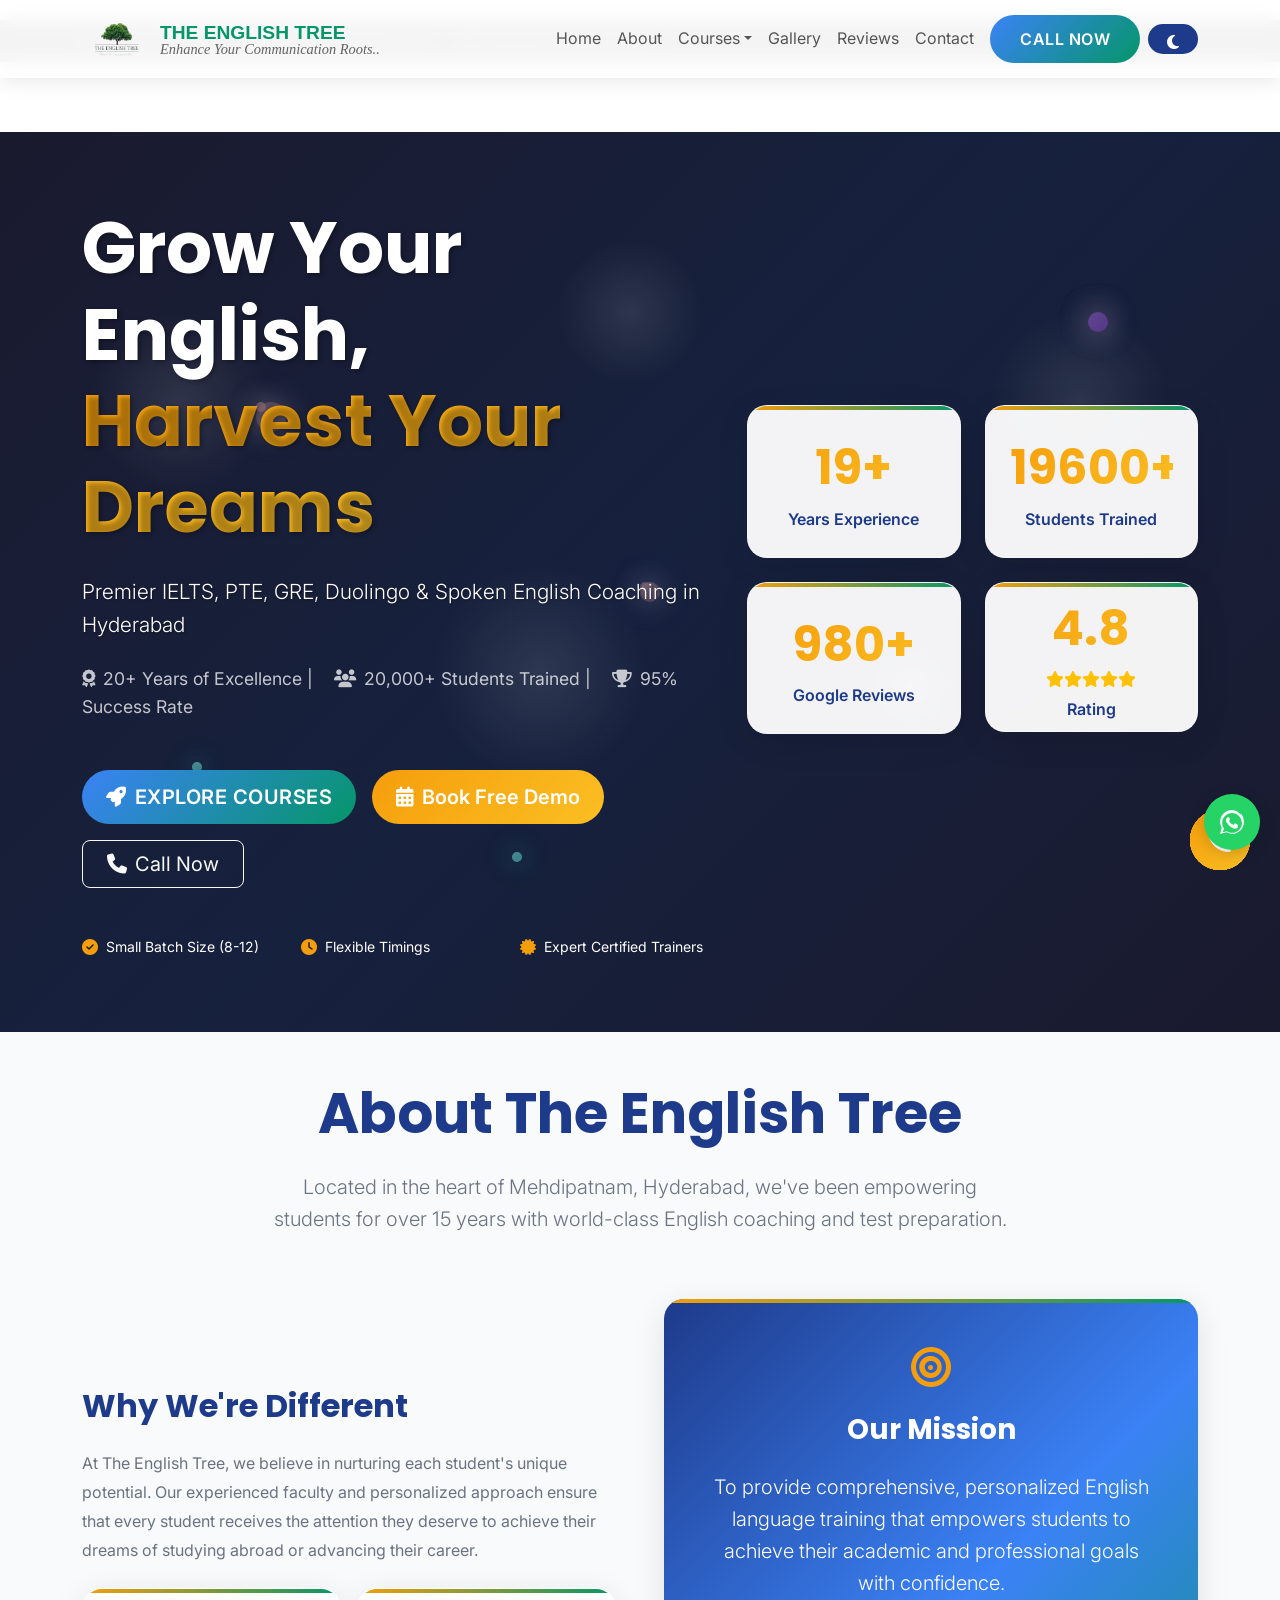
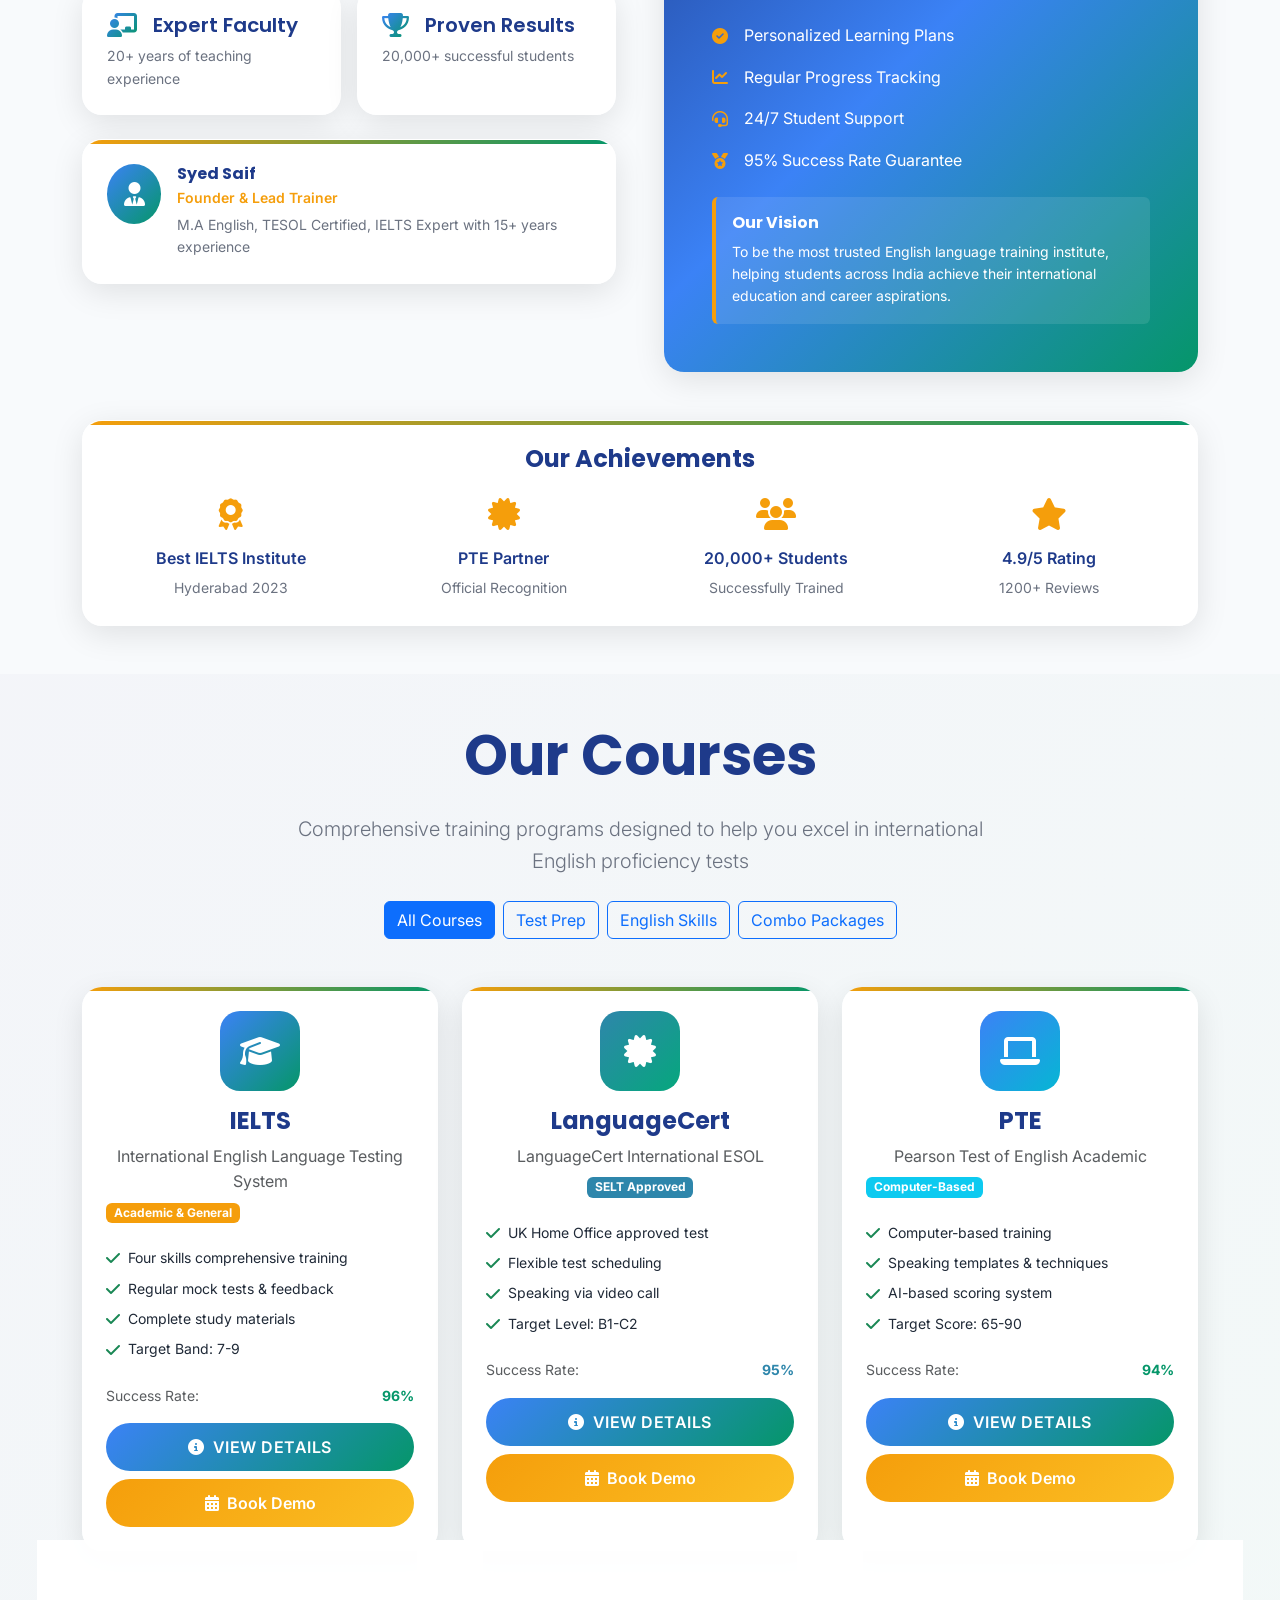
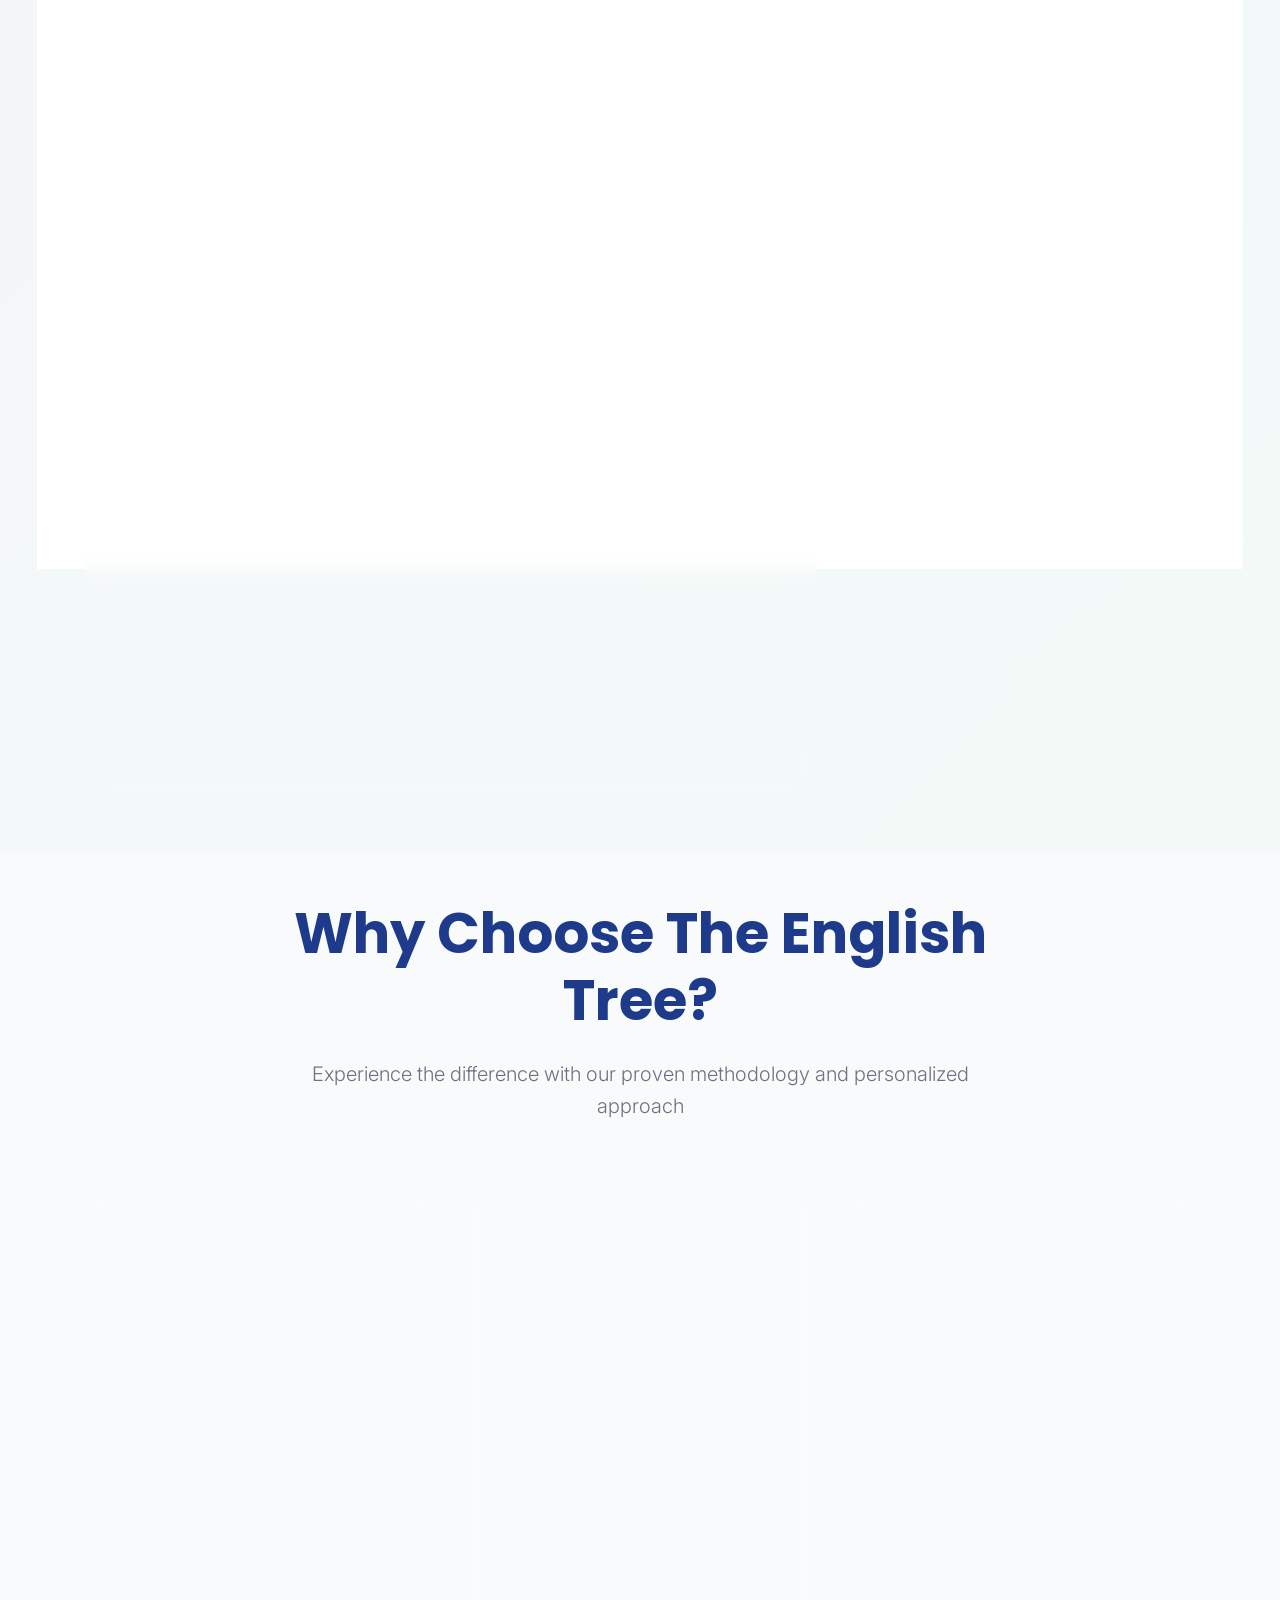
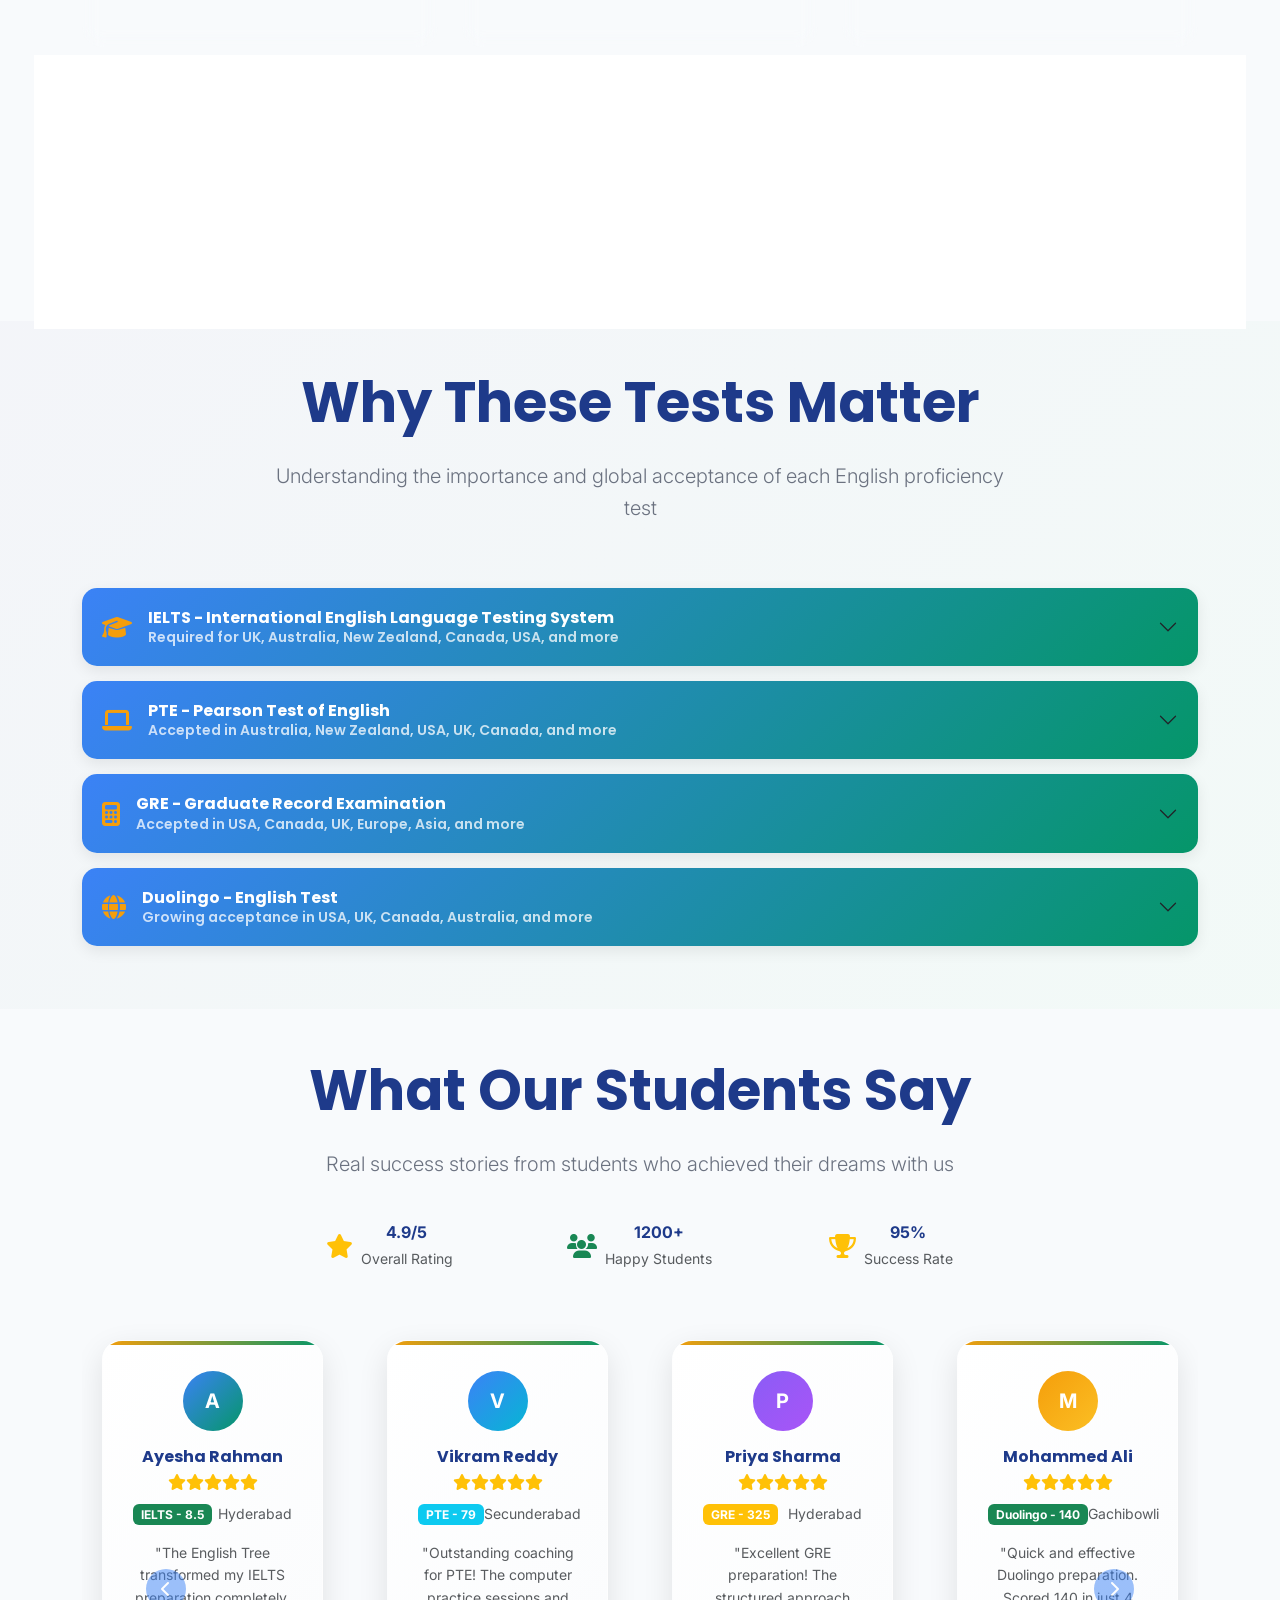
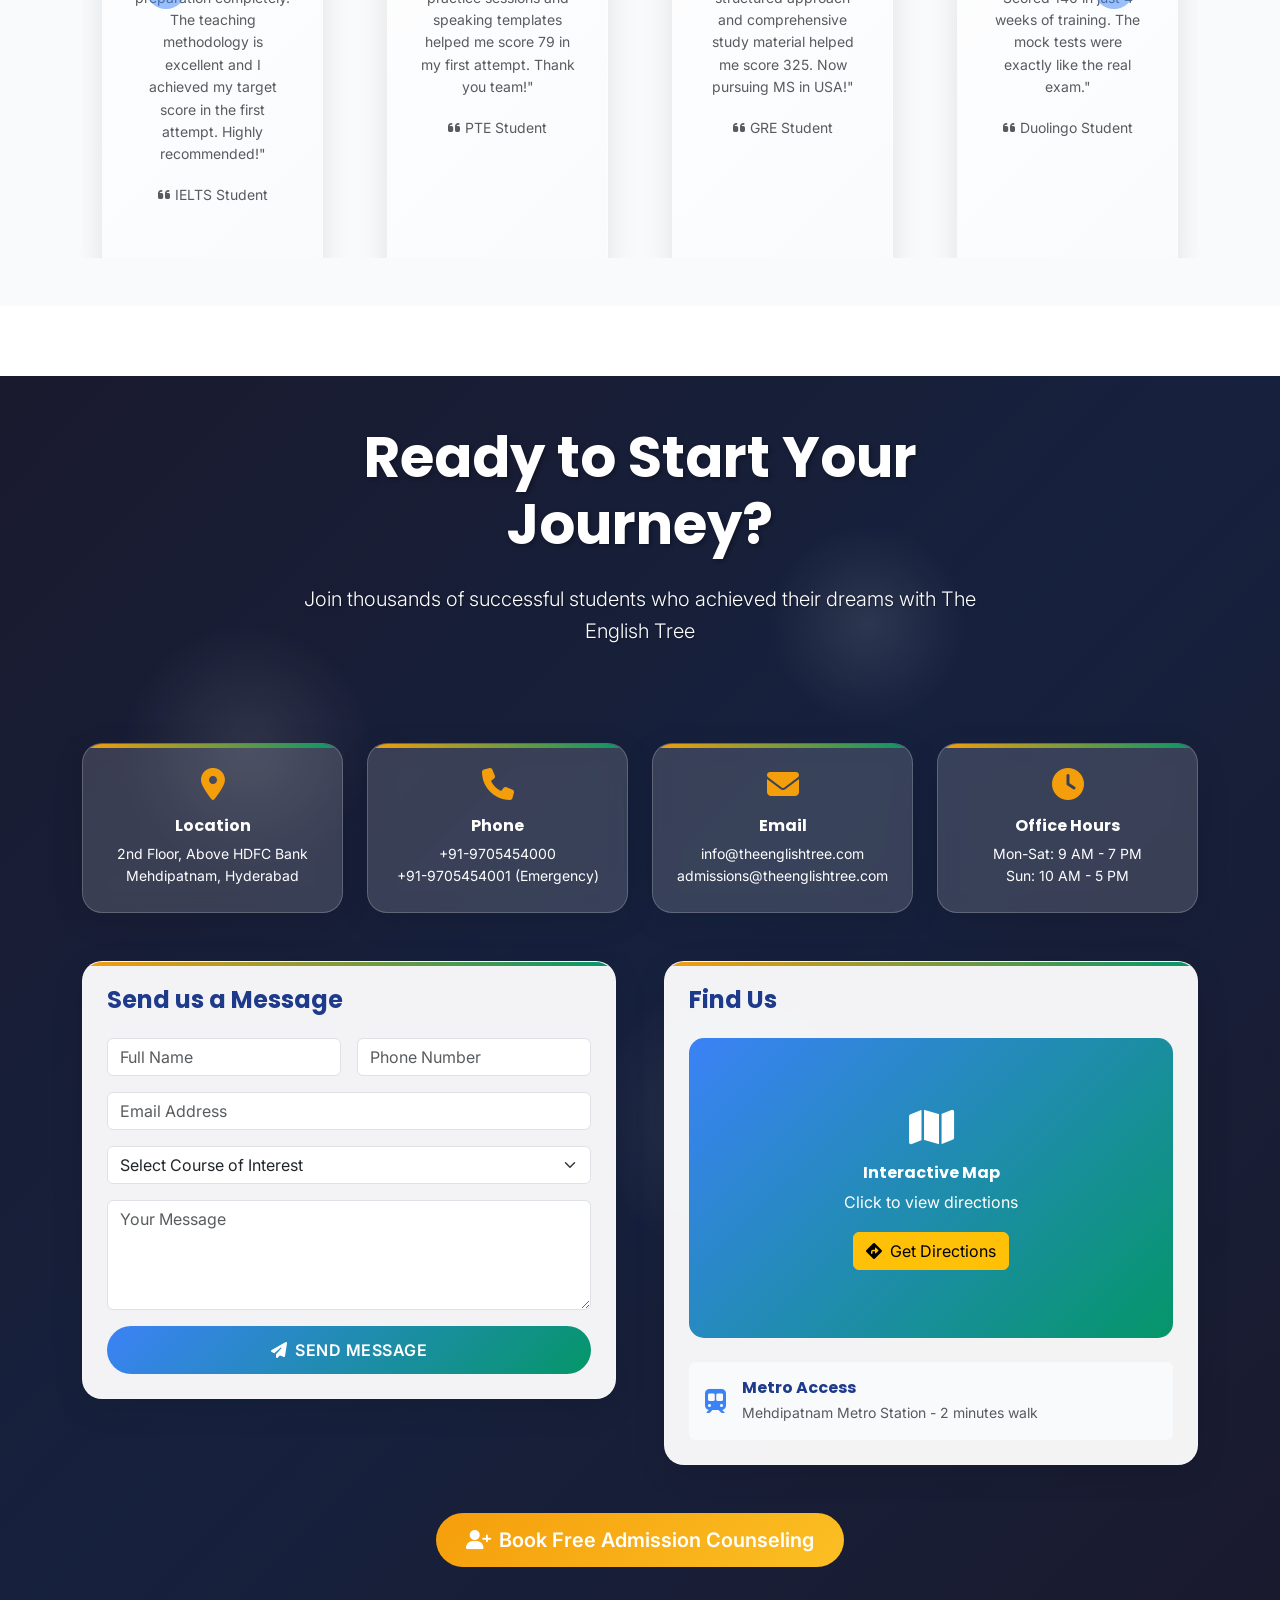
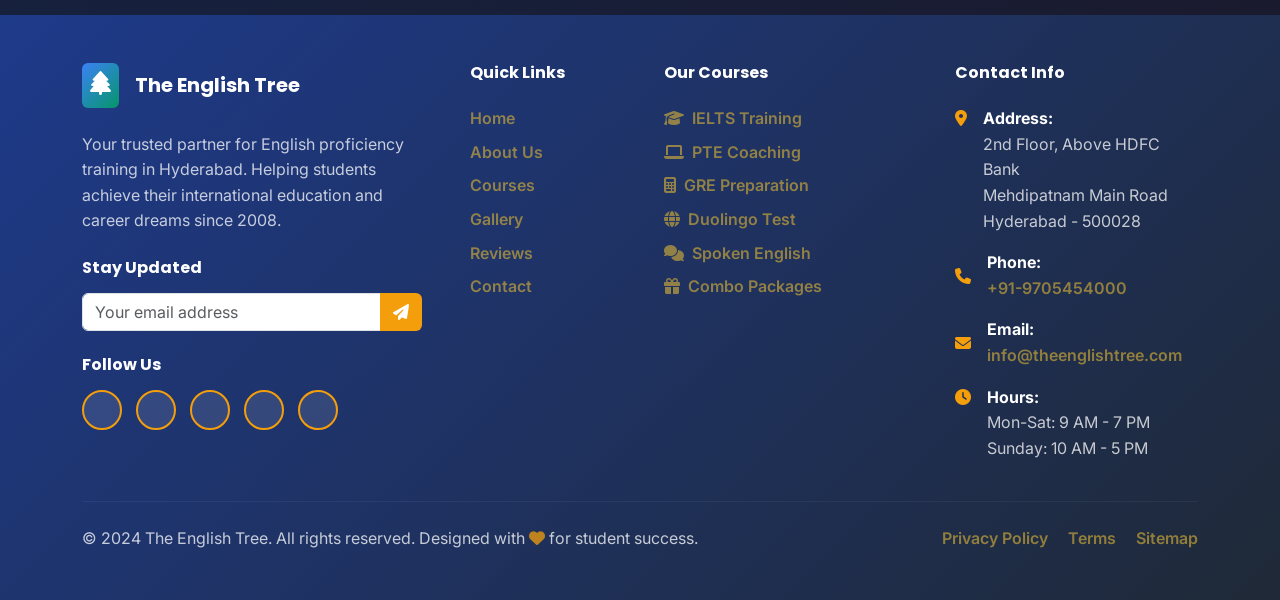
==== index.html @ 34a14832 "Update index.html" ====
<!DOCTYPE html>
<html lang="en">
<head>
    <meta charset="UTF-8">
    <meta name="viewport" content="width=device-width, initial-scale=1.0">
    <title>The English Tree - Best IELTS, PTE, GRE, Duolingo &amp; Spoken English Coaching in Hyderabad</title>
    <meta name="description" content="Premier English coaching institute in Mehdipatnam, Hyderabad offering IELTS, PTE, GRE, Duolingo and Spoken English training with expert guidance and personalized attention.">
    <!-- Bootstrap 5 CSS -->
    <link href="https://cdn.jsdelivr.net/npm/bootstrap@5.3.0/dist/css/bootstrap.min.css" rel="stylesheet">
    <!-- Google Fonts -->
    <link href="https://fonts.googleapis.com/css2?family=Poppins:wght@300;400;500;600;700;800&family=Inter:wght@300;400;500;600;700&display=swap" rel="stylesheet">
    <!-- Font Awesome Icons -->
    <link href="https://cdnjs.cloudflare.com/ajax/libs/font-awesome/6.4.0/css/all.min.css" rel="stylesheet">
    <!-- AOS Animation Library -->
<link rel="stylesheet" href="https://cdnjs.cloudflare.com/ajax/libs/font-awesome/6.5.1/css/all.min.css">
    <link href="https://unpkg.com/aos@2.3.1/dist/aos.css" rel="stylesheet">
    <link rel="stylesheet" href="style.css">
    
    <style>
        /* Navbar Brand Styling */
.navbar-brand {
    display: flex;
    align-items: center;
    text-decoration: none;
}

.brand-text {
    display: flex;
    flex-direction: column;
    line-height: 1;
}

.brand-title {
    font-weight: 700;
    font-size: 1.4rem;
    letter-spacing: 2px;
    color: var(--accent-light-gold);
    text-transform: uppercase;
}

.brand-tagline {
    font-family: 'Brush Script MT', 'Segoe Script', cursive;
    font-size: 1rem;
    color: #3b3939;
    font-style: italic;
    margin-top: -3px;
}

/* Responsive adjustments */
@media (max-width: 768px) {
    .brand-title {
        font-size: 1.1rem;
        letter-spacing: 1px;
    }
    
    .brand-tagline {
        font-size: 0.7rem;
    }
    
    .navbar-brand .me-3 {
        margin-right: 0.5rem !important;
    }
}

    </style>
</head>
<body>
    <!-- Contact Info Bar -->
    <div class="bg-dark text-white py-2 d-none d-md-block">
        <div class="container">
            <div class="row align-items-center">
                <div class="col-md-8">
                    <small>
                        <i class="fas fa-phone me-2"></i>+91-9705454000
                        <i class="fas fa-envelope ms-4 me-2"></i>info@theenglishtree.com
                        <i class="fas fa-map-marker-alt ms-4 me-2"></i>Mehdipatnam, Hyderabad
                    </small>
                </div>
                <div class="col-md-4 text-end">
                    <a href="https://www.facebook.com/theenglishtree" class="text-white me-2" target="_blank"><i class="fab fa-facebook"></i></a>
                    <a href="https://www.instagram.com/theenglishtree" class="text-white me-2" target="_blank"><i class="fab fa-instagram"></i></a>
                    <a href="https://twitter.com/theenglishtree" class="text-white me-2" target="_blank"><i class="fab fa-twitter"></i></a>
                    <a href="https://www.youtube.com/theenglishtree" class="text-white" target="_blank"><i class="fab fa-youtube"></i></a>
                </div>
            </div>
        </div>
    </div>
    <!-- Main Navigation -->
    <nav class="navbar navbar-expand-lg navbar-custom fixed-top" id="mainNavbar">
        <div class="container">
            <a class="navbar-brand d-flex align-items-center" href="#home">
                <div class="me-2 p-2 rounded">
                    <img src="english_tree_logo-removebg-preview.png" alt="The English Tree Logo" class="logo-img">
                </div>
              <div class="brand-text">
        <span class="fw-bold brand-title" style="font-family:   sans-serif; color: var(--primary-green); font-size: 1.2rem; letter-spacing: 0px; display: block; line-height: 1.2;">THE ENGLISH TREE</span>
        <span class="brand-tagline" style="font-family: 'Brush Script MT', cursive; color: #646363; font-size: 0.9rem; font-style: italic; display: block; margin-top: -2px;">Enhance Your Communication Roots..</span>
    </div>
            </a>
            
           
            <button class="navbar-toggler" type="button" data-bs-toggle="collapse" data-bs-target="#navbarNav">
                <span class="navbar-toggler-icon"></span>
            </button>
            
            <div class="collapse navbar-collapse" id="navbarNav">
                <ul class="navbar-nav ms-auto align-items-center">
                    <li class="nav-item"><a class="nav-link" href="#home">Home</a></li>
                    <li class="nav-item"><a class="nav-link" href="./about.html">About</a></li>
                    <li class="nav-item dropdown">
                        <a class="nav-link dropdown-toggle" href="#courses" data-bs-toggle="dropdown">Courses</a>
                        <ul class="dropdown-menu">
                            <li><a class="dropdown-item" href="#ielts"><i class="fas fa-graduation-cap me-2"></i>IELTS Training</a></li>
                            <li><a class="dropdown-item" href="#pte"><i class="fas fa-laptop me-2"></i>PTE Coaching</a></li>
                            <li><a class="dropdown-item" href="#gre"><i class="fas fa-calculator me-2"></i>GRE Preparation</a></li>
                            <li><a class="dropdown-item" href="#duolingo"><i class="fas fa-globe me-2"></i>Duolingo Test</a></li>
                            <li><a class="dropdown-item" href="#spoken"><i class="fas fa-comments me-2"></i>Spoken English</a></li>
                        </ul>
                    </li>
                    <li class="nav-item"><a class="nav-link" href="/gallery.html">Gallery</a></li>
                    <li class="nav-item"><a class="nav-link" href="#testimonials">Reviews</a></li>
                    <li class="nav-item"><a class="nav-link" href="./contact.html">Contact</a></li>
                    <li class="nav-item ms-2">
                        <a href="tel:+919705454000" class="btn btn-primary-custom">Call Now</a>
                    </li>
                    <li class="nav-item ms-2">
                        <button class="btn dark-mode-toggle" id="darkModeToggle" title="Toggle Dark Mode">
                            <i class="fas fa-moon"></i>
                        </button>
                    </li>
                </ul>
            </div>
        </div>
    </nav>

    <!-- Hero Section with Video Background -->
    <section id="home" class="gradient-hero min-vh-100 d-flex align-items-center position-relative overflow-hidden">
        <!-- Animated Background Container -->
        <div class="animated-background">
            <div class="bubble-container">
                <div class="bubble" style="--size:30px; --delay:0s; --x:20%; --y:30%"></div>
                <div class="bubble" style="--size:30px; --delay:2s; --x:70%; --y:60%"></div>
                <div class="bubble" style="--size:10px; --delay:4s; --x:40%; --y:80%"></div>
                <div class="bubble" style="--size:20px; --delay:1s; --x:85%; --y:20%"></div>
                <div class="bubble" style="--size:10px; --delay:3s; --x:50%; --y:50%"></div>
                <div class="bubble" style="--size:10px; --delay:5s; --x:15%; --y:70%"></div>
                 <div class="bubble" style="--size:10px; --delay:0s; --x:20%; --y:30%"></div>
                <div class="bubble" style="--size:30px; --delay:2s; --x:70%; --y:60%"></div>
                <div class="bubble" style="--size:10px; --delay:4s; --x:40%; --y:80%"></div>
                <div class="bubble" style="--size:20px; --delay:1s; --x:85%; --y:20%"></div>
                <div class="bubble" style="--size:20px; --delay:3s; --x:50%; --y:50%"></div>
                <div class="bubble" style="--size:10px; --delay:5s; --x:15%; --y:70%"></div>
            </div>
        </div>
        
        <div class="container position-relative">
            <div class="row align-items-center">
                <div class="col-lg-7" data-aos="fade-right" data-aos-duration="1000">
                    <div class="hero-content text-white">
                        <h1 class="hero-title display-2 fw-bold mb-4" style="font-family: 'Poppins', sans-serif; text-shadow: 2px 2px 4px rgba(0,0,0,0.3);">
                            Grow Your English,<br>
                            <span style="background: linear-gradient(135deg, var(--accent-gold), var(--accent-light-gold)); -webkit-background-clip: text; -webkit-text-fill-color: transparent; background-clip: text;">Harvest Your Dreams</span>
                        </h1>
                        <p class="lead mb-4" style="font-size: 1.3rem; text-shadow: 1px 1px 2px rgba(0,0,0,0.3);">
                            Premier IELTS, PTE, GRE, Duolingo &amp; Spoken English Coaching in Hyderabad
                        </p>
                        <p class="mb-5 opacity-75" style="font-size: 1.1rem;">
                            <i class="fas fa-award me-2"></i>20+ Years of Excellence | 
                            <i class="fas fa-users me-2 ms-3"></i>20,000+ Students Trained | 
                            <i class="fas fa-trophy me-2 ms-3"></i>95% Success Rate
                        </p>
                        
                        <!-- Action Buttons -->
                        <div class="d-flex flex-wrap gap-3 mb-5">
                            <a href="#courses" class="btn btn-primary-custom btn-lg px-4">
                                <i class="fas fa-rocket me-2"></i>Explore Courses
                            </a>
                            <a href="#contact" class="btn btn-gold-custom btn-lg px-4">
                                <i class="fas fa-calendar-alt me-2"></i>Book Free Demo
                            </a>
                            <a href="tel:+919705454000" class="btn btn-outline-light btn-lg px-4">
                                <i class="fas fa-phone me-2"></i>Call Now
                            </a>
                        </div>
                        
                        <!-- Quick Features -->
                        <div class="row g-3">
                            <div class="col-md-4">
                                <div class="d-flex align-items-center text-white">
                                    <i class="fas fa-check-circle me-2" style="color: var(--accent-gold);"></i>
                                    <small>Small Batch Size (8-12)</small>
                                </div>
                            </div>
                            <div class="col-md-4">
                                <div class="d-flex align-items-center text-white">
                                    <i class="fas fa-clock me-2" style="color: var(--accent-gold);"></i>
                                    <small>Flexible Timings</small>
                                </div>
                            </div>
                            <div class="col-md-4">
                                <div class="d-flex align-items-center text-white">
                                    <i class="fas fa-certificate me-2" style="color: var(--accent-gold);"></i>
                                    <small>Expert Certified Trainers</small>
                                </div>
                            </div>
                        </div>
                    </div>
                </div>
                
                <!-- Stats Counter Section -->
                <div class="col-lg-5 mb-4" data-aos="fade-left" data-aos-duration="1000" data-aos-delay="200">
                    <div class="stats-container">
                        <div class="row g-4">
                            <div class="col-6">
                                <div class="modern-card text-center p-4">
                                    <div class="counter" id="counter1">0</div>
                                    <p class="mb-0 fw-semibold" style="color: var(--primary-dark-blue);">Years Experience</p>
                                </div>
                            </div>
                            <div class="col-6">
                                <div class="modern-card text-center p-4">
                                    <div class="counter" id="counter2">0</div>
                                    <p class="mb-0 fw-semibold" style="color: var(--primary-dark-blue);">Students Trained</p>
                                </div>
                            </div>
                            <div class="col-6">
                                <div class="modern-card text-center p-4">
                                    <div class="counter" id="counter3">0</div>
                                    <p class="mb-0 fw-semibold" style="color: var(--primary-dark-blue);">Google Reviews</p>
                                </div>
                            </div>
                            <div class="col-6">
                                <div class="modern-card text-center p-2">
                                    <div class="counter" id="counter4">0</div>
                                    <div class="text-warning mb-1">
                                        <i class="fas fa-star"></i><i class="fas fa-star"></i><i class="fas fa-star"></i><i class="fas fa-star"></i><i class="fas fa-star"></i>
                                    </div>
                                    <p class="mb-0 fw-semibold" style="color: var(--primary-dark-blue);">Rating</p>
                                </div>
                            </div>
                        </div>
                    </div>
                </div>
            </div>
        </div>
        
        <!-- Scroll Down Indicator -->
        <!-- <div class="position-absolute bottom-0 start-50 translate-middle-x mb-4">
            <div class="text-center text-white">
                <div class="mb-2">Scroll Down</div>
                <i class="fas fa-chevron-down" style="animation: bounce 2s infinite;"></i>
            </div>
            
        
        </div> -->
    </section>

    <!-- About Section -->
    <section id="about" class="py-5" style="background: var(--background-light);">
        <div class="container">
            <!-- Section Header -->
            <div class="row justify-content-center text-center mb-5" data-aos="fade-up">
                <div class="col-lg-8">
                    <h2 class="display-4 fw-bold mb-4" style="color: var(--primary-dark-blue); font-family: 'Poppins', sans-serif;">
                        About The English Tree
                    </h2>
                    <p class="lead" style="color: var(--text-light);">
                        Located in the heart of Mehdipatnam, Hyderabad, we've been empowering students for over 15 years with world-class English coaching and test preparation.
                    </p>
                </div>
            </div>
            
            <div class="row align-items-center g-5">
                <!-- Left Content -->
                <div class="col-lg-6" data-aos="fade-right" data-aos-delay="100">
                    <div class="about-content">
                        <h3 class="h2 fw-bold mb-4" style="color: var(--primary-dark-blue);">Why We're Different</h3>
                        <p class="mb-4" style="color: var(--text-light); line-height: 1.8;">
                            At The English Tree, we believe in nurturing each student's unique potential. Our experienced faculty and personalized approach ensure that every student receives the attention they deserve to achieve their dreams of studying abroad or advancing their career.
                        </p>
                        
                        <!-- Features Grid -->
                        <div class="row g-3 mb-4">
                            <div class="col-md-6">
                                <div class="modern-card p-4 h-100">
                                    <div class="d-flex align-items-center mb-2">
                                        <i class="fas fa-chalkboard-teacher icon-gradient fs-4 me-3"></i>
                                        <h5 class="mb-0 fw-semibold" style="color: var(--primary-dark-blue);">Expert Faculty</h5>
                                    </div>
                                    <p class="mb-0 small" style="color: var(--text-light);">20+ years of teaching experience</p>
                                </div>
                            </div>
                            <div class="col-md-6">
                                <div class="modern-card p-4 h-100">
                                    <div class="d-flex align-items-center mb-2">
                                        <i class="fas fa-trophy icon-gradient fs-4 me-3"></i>
                                        <h5 class="mb-0 fw-semibold" style="color: var(--primary-dark-blue);">Proven Results</h5>
                                    </div>
                                    <p class="mb-0 small" style="color: var(--text-light);">20,000+ successful students</p>
                                </div>
                            </div>
                        </div>
                        
                        <!-- Founder Info -->
                        <div class="modern-card p-4">
                            <div class="d-flex align-items-start">
                                <div class="rounded-circle d-flex align-items-center justify-content-center me-3" style="width: 60px; height: 60px; background: linear-gradient(135deg, var(--primary-blue), var(--primary-green));">
                                    <i class="fas fa-user-tie text-white fs-4"></i>
                                </div>
                                <div>
                                    <h6 class="fw-bold mb-1" style="color: var(--primary-dark-blue);">Syed Saif</h6>
                                    <p class="mb-1 small fw-semibold" style="color: var(--accent-gold);">Founder &amp; Lead Trainer</p>
                                    <p class="mb-0 small" style="color: var(--text-light);">M.A English, TESOL Certified, IELTS Expert with 15+ years experience</p>
                                </div>
                            </div>
                        </div>
                    </div>
                </div>
                
                <!-- Right Content - Mission Card -->
                <div class="col-lg-6" data-aos="fade-left" data-aos-delay="200">
                    <div class="modern-card p-5 text-white" style="background: linear-gradient(135deg, var(--primary-dark-blue) 0%, var(--primary-blue) 50%, var(--primary-green) 100%); border: none;">
                        <div class="text-center mb-4">
                            <i class="fas fa-bullseye fs-1" style="color: var(--accent-gold);"></i>
                        </div>
                        <h3 class="text-center fw-bold mb-4" style="font-family: 'Poppins', sans-serif;">Our Mission</h3>
                        <p class="mb-4 text-center opacity-90 lead">
                            To provide comprehensive, personalized English language training that empowers students to achieve their academic and professional goals with confidence.
                        </p>
                        
                        <!-- Mission Points -->
                        <div class="row g-3">
                            <div class="col-12">
                                <div class="d-flex align-items-center">
                                    <i class="fas fa-check-circle me-3" style="color: var(--accent-gold);"></i>
                                    <span>Personalized Learning Plans</span>
                                </div>
                            </div>
                            <div class="col-12">
                                <div class="d-flex align-items-center">
                                    <i class="fas fa-chart-line me-3" style="color: var(--accent-gold);"></i>
                                    <span>Regular Progress Tracking</span>
                                </div>
                            </div>
                            <div class="col-12">
                                <div class="d-flex align-items-center">
                                    <i class="fas fa-headset me-3" style="color: var(--accent-gold);"></i>
                                    <span>24/7 Student Support</span>
                                </div>
                            </div>
                            <div class="col-12">
                                <div class="d-flex align-items-center">
                                    <i class="fas fa-medal me-3" style="color: var(--accent-gold);"></i>
                                    <span>95% Success Rate Guarantee</span>
                                </div>
                            </div>
                        </div>
                        
                        <!-- Vision Statement -->
                        <div class="mt-4 p-3 rounded" style="background: rgba(255,255,255,0.1); border-left: 4px solid var(--accent-gold);">
                            <h6 class="fw-bold mb-2">Our Vision</h6>
                            <p class="mb-0 small opacity-90">To be the most trusted English language training institute, helping students across India achieve their international education and career aspirations.</p>
                        </div>
                    </div>
                </div>
            </div>
            
            <!-- Achievements Section -->
            <div class="row mt-5" data-aos="fade-up" data-aos-delay="300">
                <div class="col-12">
                    <div class="modern-card p-4">
                        <h4 class="text-center fw-bold mb-4" style="color: var(--primary-dark-blue);">Our Achievements</h4>
                        <div class="row g-4">
                            <div class="col-lg-3 col-md-6">
                                <div class="text-center">
                                    <i class="fas fa-award fs-2 mb-3" style="color: var(--accent-gold);"></i>
                                    <p class="fw-semibold mb-1" style="color: var(--primary-dark-blue);">Best IELTS Institute</p>
                                    <small style="color: var(--text-light);">Hyderabad 2023</small>
                                </div>
                            </div>
                            <div class="col-lg-3 col-md-6">
                                <div class="text-center">
                                    <i class="fas fa-certificate fs-2 mb-3" style="color: var(--accent-gold);"></i>
                                    <p class="fw-semibold mb-1" style="color: var(--primary-dark-blue);">PTE Partner</p>
                                    <small style="color: var(--text-light);">Official Recognition</small>
                                </div>
                            </div>
                            <div class="col-lg-3 col-md-6">
                                <div class="text-center">
                                    <i class="fas fa-users fs-2 mb-3" style="color: var(--accent-gold);"></i>
                                    <p class="fw-semibold mb-1" style="color: var(--primary-dark-blue);">20,000+ Students</p>
                                    <small style="color: var(--text-light);">Successfully Trained</small>
                                </div>
                            </div>
                            <div class="col-lg-3 col-md-6">
                                <div class="text-center">
                                    <i class="fas fa-star fs-2 mb-3" style="color: var(--accent-gold);"></i>
                                    <p class="fw-semibold mb-1" style="color: var(--primary-dark-blue);">4.9/5 Rating</p>
                                    <small style="color: var(--text-light);">1200+ Reviews</small>
                                </div>
                            </div>
                        </div>
                    </div>
                </div>
            </div>
        </div>
    </section>

    <!-- Courses Section -->
    <section id="courses" class="py-5" style="background: linear-gradient(135deg, rgba(30, 58, 138, 0.05) 0%, rgba(5, 150, 105, 0.05) 100%);">
        <div class="container">
            <div class="row justify-content-center text-center mb-5" data-aos="fade-up">
                <div class="col-lg-8">
                    <h2 class="display-4 fw-bold mb-4" style="color: var(--primary-dark-blue); font-family: 'Poppins', sans-serif;">
                        Our Courses
                    </h2>
                    <p class="lead" style="color: var(--text-light);">
                        Comprehensive training programs designed to help you excel in international English proficiency tests
                    </p
                    
                    <!-- Course Filter Buttons -->
                    <div class="d-flex flex-wrap justify-content-center gap-2 mt-4">
                        <button class="btn btn-outline-primary course-filter active" data-filter="all">All Courses</button>
                        <button class="btn btn-outline-primary course-filter" data-filter="test-prep">Test Prep</button>
                        <button class="btn btn-outline-primary course-filter" data-filter="english">English Skills</button>
                        <button class="btn btn-outline-primary course-filter" data-filter="combo">Combo Packages</button>
                    </div>
                </div>
            </div>
            
            <div class="row g-4" id="coursesContainer">
                <!-- IELTS Course -->
                <div class="col-lg-4 col-md-6 course-item" data-category="test-prep" data-aos="fade-up" data-aos-delay="100">
                    <div class="course-card modern-card h-100 p-4">
                        <div class="course-header text-center mb-4">
                            <div class="course-icon mx-auto mb-3 d-flex align-items-center justify-content-center" style="width: 80px; height: 80px; background: linear-gradient(135deg, var(--primary-blue), var(--primary-green)); border-radius: 20px;">
                                <i class="fas fa-graduation-cap text-white fs-2"></i>
                            </div>
                            <h4 class="fw-bold mb-2" style="color: var(--primary-dark-blue); font-family: 'Poppins', sans-serif;">IELTS</h4>
                            <p class="text-muted mb-2">International English Language Testing System</p>
                            <div class="d-flex justify-content-between align-items-center">
                                <span class="badge" style="background: var(--accent-gold);">Academic &amp; General</span>
                            </div>
                        </div>
                        
                        <div class="course-details">
                            
                            
                            <ul class="list-unstyled mb-4">
                                <li class="d-flex align-items-center mb-2">
                                    <i class="fas fa-check text-success me-2"></i>
                                    <small>Four skills comprehensive training</small>
                                </li>
                                <li class="d-flex align-items-center mb-2">
                                    <i class="fas fa-check text-success me-2"></i>
                                    <small>Regular mock tests &amp; feedback</small>
                                </li>
                                <li class="d-flex align-items-center mb-2">
                                    <i class="fas fa-check text-success me-2"></i>
                                    <small>Complete study materials</small>
                                </li>
                                <li class="d-flex align-items-center mb-2">
                                    <i class="fas fa-check text-success me-2"></i>
                                    <small>Target Band: 7-9</small>
                                </li>
                            </ul>
                            
                            <div class="course-stats mb-3">
                                <div class="d-flex justify-content-between">
                                    <span class="small text-muted">Success Rate:</span>
                                    <span class="small fw-bold" style="color: var(--primary-green);">96%</span>
                                </div>
                            </div>
                            
                            <div class="d-grid gap-2">
                                <button class="btn btn-primary-custom" data-bs-toggle="modal" data-bs-target="#courseModal" data-course="ielts">
                                    <i class="fas fa-info-circle me-2"></i>View Details
                                </button>
                                <button class="btn btn-gold-custom">
                                    <i class="fas fa-calendar-alt me-2"></i>Book Demo
                                </button>
                            </div>
                        </div>
                    </div>
                </div>


<!-- LanguageCert Academic Card -->
<div class="col-lg-4 col-md-6 course-item" data-category="test-prep" data-aos="fade-up" data-aos-delay="300">
    <div class="course-card modern-card h-100 p-4">
        <div class="course-header text-center mb-4">
            <div class="course-icon mx-auto mb-3 d-flex align-items-center justify-content-center" style="width: 80px; height: 80px; background: linear-gradient(135deg, #2E86AB, #06A77D); border-radius: 20px;">
                <i class="fas fa-certificate text-white fs-2"></i>
            </div>
            <h4 class="fw-bold mb-2" style="color: var(--primary-dark-blue); font-family: 'Poppins', sans-serif;">LanguageCert</h4>
            <p class="text-muted mb-2">LanguageCert International ESOL</p>
            <div class="d-flex justify-content-center align-items-center">
                <span class="badge" style="background: #2E86AB;">SELT Approved</span>
            </div>
        </div>
        
        <div class="course-details">
            <ul class="list-unstyled mb-4">
                <li class="d-flex align-items-center mb-2">
                    <i class="fas fa-check text-success me-2"></i>
                    <small>UK Home Office approved test</small>
                </li>
                <li class="d-flex align-items-center mb-2">
                    <i class="fas fa-check text-success me-2"></i>
                    <small>Flexible test scheduling</small>
                </li>
                <li class="d-flex align-items-center mb-2">
                    <i class="fas fa-check text-success me-2"></i>
                    <small>Speaking via video call</small>
                </li>
                <li class="d-flex align-items-center mb-2">
                    <i class="fas fa-check text-success me-2"></i>
                    <small>Target Level: B1-C2</small>
                </li>
            </ul>
            
            <div class="course-stats mb-3">
                <div class="d-flex justify-content-between">
                    <span class="small text-muted">Success Rate:</span>
                    <span class="small fw-bold" style="color: #2E86AB;">95%</span>
                </div>
            </div>
            
            <div class="d-grid gap-2">
                <button class="btn btn-primary-custom" data-bs-toggle="modal" data-bs-target="#courseModal" data-course="languagecert">
                    <i class="fas fa-info-circle me-2"></i>View Details
                </button>
                <button class="btn btn-gold-custom">
                    <i class="fas fa-calendar-alt me-2"></i>Book Demo
                </button>
            </div>
        </div>
    </div>
</div>


                <!-- PTE Course -->
                <div class="col-lg-4 col-md-6 course-item" data-category="test-prep" data-aos="fade-up" data-aos-delay="200">
                    <div class="course-card modern-card h-100 p-4">
                        <div class="course-header text-center mb-4">
                            <div class="course-icon mx-auto mb-3 d-flex align-items-center justify-content-center" style="width: 80px; height: 80px; background: linear-gradient(135deg, #3b82f6, #06b6d4); border-radius: 20px;">
                                <i class="fas fa-laptop text-white fs-2"></i>
                            </div>
                            <h4 class="fw-bold mb-2" style="color: var(--primary-dark-blue); font-family: 'Poppins', sans-serif;">PTE</h4>
                            <p class="text-muted mb-2">Pearson Test of English Academic</p>
                            <div class="d-flex justify-content-between align-items-center">
                                <span class="badge bg-info">Computer-Based</span>
                            </div>
                        </div>
                        
                        <div class="course-details">
                         
                           
                            <ul class="list-unstyled mb-4">
                                <li class="d-flex align-items-center mb-2">
                                    <i class="fas fa-check text-success me-2"></i>
                                    <small>Computer-based training</small>
                                </li>
                                <li class="d-flex align-items-center mb-2">
                                    <i class="fas fa-check text-success me-2"></i>
                                    <small>Speaking templates &amp; techniques</small>
                                </li>
                                <li class="d-flex align-items-center mb-2">
                                    <i class="fas fa-check text-success me-2"></i>
                                    <small>AI-based scoring system</small>
                                </li>
                                <li class="d-flex align-items-center mb-2">
                                    <i class="fas fa-check text-success me-2"></i>
                                    <small>Target Score: 65-90</small>
                                </li>
                            </ul>
                            
                            <div class="course-stats mb-3">
                                <div class="d-flex justify-content-between">
                                    <span class="small text-muted">Success Rate:</span>
                                    <span class="small fw-bold" style="color: var(--primary-green);">94%</span>
                                </div>
                            </div>
                            
                            <div class="d-grid gap-2">
                                <button class="btn btn-primary-custom" data-bs-toggle="modal" data-bs-target="#courseModal" data-course="pte">
                                    <i class="fas fa-info-circle me-2"></i>View Details
                                </button>
                                <button class="btn btn-gold-custom">
                                    <i class="fas fa-calendar-alt me-2"></i>Book Demo
                                </button>
                            </div>
                        </div>
                    </div>
                </div>

                <!-- GRE Course -->
                <div class="col-lg-4 col-md-6 course-item" data-category="test-prep" data-aos="fade-up" data-aos-delay="300">
                    <div class="course-card modern-card h-100 p-4">
                        <div class="course-header text-center mb-4">
                            <div class="course-icon mx-auto mb-3 d-flex align-items-center justify-content-center" style="width: 80px; height: 80px; background: linear-gradient(135deg, #8b5cf6, #a855f7); border-radius: 20px;">
                                <i class="fas fa-calculator text-white fs-2"></i>
                            </div>
                            <h4 class="fw-bold mb-2" style="color: var(--primary-dark-blue); font-family: 'Poppins', sans-serif;">GRE</h4>
                            <p class="text-muted mb-2">Graduate Record Examination</p>
                            <div class="d-flex justify-content-between align-items-center">
                                <span class="badge bg-warning">Verbal + Quant</span>
                            </div>
                        </div>
                        
                        <div class="course-details">
                          
                            <ul class="list-unstyled mb-4">
                                <li class="d-flex align-items-center mb-2">
                                    <i class="fas fa-check text-success me-2"></i>
                                    <small>Quantitative reasoning</small>
                                </li>
                                <li class="d-flex align-items-center mb-2">
                                    <i class="fas fa-check text-success me-2"></i>
                                    <small>Verbal reasoning</small>
                                </li>
                                <li class="d-flex align-items-center mb-2">
                                    <i class="fas fa-check text-success me-2"></i>
                                    <small>Analytical writing</small>
                                </li>
                                <li class="d-flex align-items-center mb-2">
                                    <i class="fas fa-check text-success me-2"></i>
                                    <small>Target Score: 320+</small>
                                </li>
                            </ul>
                            
                            <div class="course-stats mb-3">
                                <div class="d-flex justify-content-between">
                                    <span class="small text-muted">Success Rate:</span>
                                    <span class="small fw-bold" style="color: var(--primary-green);">92%</span>
                                </div>
                            </div>
                            
                            <div class="d-grid gap-2">
                                <button class="btn btn-primary-custom" data-bs-toggle="modal" data-bs-target="#courseModal" data-course="gre">
                                    <i class="fas fa-info-circle me-2"></i>View Details
                                </button>
                                <button class="btn btn-gold-custom">
                                    <i class="fas fa-calendar-alt me-2"></i>Book Demo
                                </button>
                            </div>
                        </div>
                    </div>
                </div>

                <!-- Duolingo Course -->
                <div class="col-lg-4 col-md-6 course-item" data-category="test-prep" data-aos="fade-up" data-aos-delay="400">
                    <div class="course-card modern-card h-100 p-4">
                        <div class="course-header text-center mb-4">
                            <div class="course-icon mx-auto mb-3 d-flex align-items-center justify-content-center" style="width: 80px; height: 80px; background: linear-gradient(135deg, #10b981, #34d399); border-radius: 20px;">
                                <i class="fas fa-globe text-white fs-2"></i>
                            </div>
                            <h4 class="fw-bold mb-2" style="color: var(--primary-dark-blue); font-family: 'Poppins', sans-serif;">Duolingo</h4>
                            <p class="text-muted mb-2">Duolingo English Test</p>
                            <div class="d-flex justify-content-between align-items-center">
                                <span class="badge bg-success">Quick &amp; Easy</span>
                            </div>
                        </div>
                        
                        <div class="course-details">
                           
                            
                            <ul class="list-unstyled mb-4">
                                <li class="d-flex align-items-center mb-2">
                                    <i class="fas fa-check text-success me-2"></i>
                                    <small>Adaptive practice sessions</small>
                                </li>
                                <li class="d-flex align-items-center mb-2">
                                    <i class="fas fa-check text-success me-2"></i>
                                    <small>Speaking drills &amp; feedback</small>
                                </li>
                                <li class="d-flex align-items-center mb-2">
                                    <i class="fas fa-check text-success me-2"></i>
                                    <small>Writing task practice</small>
                                </li>
                                <li class="d-flex align-items-center mb-2">
                                    <i class="fas fa-check text-success me-2"></i>
                                    <small>Target Score: 120-160</small>
                                </li>
                            </ul>
                            
                            <div class="course-stats mb-3">
                                <div class="d-flex justify-content-between">
                                    <span class="small text-muted">Success Rate:</span>
                                    <span class="small fw-bold" style="color: var(--primary-green);">98%</span>
                                </div>
                            </div>
                            
                            <div class="d-grid gap-2">
                                <button class="btn btn-primary-custom" data-bs-toggle="modal" data-bs-target="#courseModal" data-course="duolingo">
                                    <i class="fas fa-info-circle me-2"></i>View Details
                                </button>
                                <button class="btn btn-gold-custom">
                                    <i class="fas fa-calendar-alt me-2"></i>Book Demo
                                </button>
                            </div>
                        </div>
                    </div>
                </div>

                <!-- Spoken English Course -->
                <div class="col-lg-4 col-md-6 course-item" data-category="english" data-aos="fade-up" data-aos-delay="500">
                    <div class="course-card modern-card h-100 p-4">
                        <div class="course-header text-center mb-4">
                            <div class="course-icon mx-auto mb-3 d-flex align-items-center justify-content-center" style="width: 80px; height: 80px; background: linear-gradient(135deg, #f97316, #fb923c); border-radius: 20px;">
                                <i class="fas fa-comments text-white fs-2"></i>
                            </div>
                            <h4 class="fw-bold mb-2" style="color: var(--primary-dark-blue); font-family: 'Poppins', sans-serif;">Spoken English</h4>
                            <p class="text-muted mb-2">Communication Skills Development</p>
                            <div class="d-flex justify-content-between align-items-center">
                                <span class="badge" style="background: #f97316;">Fluency Focused</span>
                            </div>
                        </div>
                        
                        <div class="course-details">
                         
                            
                            <ul class="list-unstyled mb-4">
                                <li class="d-flex align-items-center mb-2">
                                    <i class="fas fa-check text-success me-2"></i>
                                    <small>Fluency development</small>
                                </li>
                                <li class="d-flex align-items-center mb-2">
                                    <i class="fas fa-check text-success me-2"></i>
                                    <small>Pronunciation training</small>
                                </li>
                                <li class="d-flex align-items-center mb-2">
                                    <i class="fas fa-check text-success me-2"></i>
                                    <small>Confidence building</small>
                                </li>
                                <li class="d-flex align-items-center mb-2">
                                    <i class="fas fa-check text-success me-2"></i>
                                    <small>Group discussions</small>
                                </li>
                            </ul>
                            
                            <div class="course-stats mb-3">
                                <div class="d-flex justify-content-between">
                                    <span class="small text-muted">Success Rate:</span>
                                    <span class="small fw-bold" style="color: var(--primary-green);">97%</span>
                                </div>
                            </div>
                            
                            <div class="d-grid gap-2">
                                <button class="btn btn-primary-custom" data-bs-toggle="modal" data-bs-target="#courseModal" data-course="spoken">
                                    <i class="fas fa-info-circle me-2"></i>View Details
                                </button>
                                <button class="btn btn-gold-custom">
                                    <i class="fas fa-calendar-alt me-2"></i>Book Demo
                                </button>
                            </div>
                        </div>
                    </div>
                </div>

                <!-- Combo Package - Featured -->
                <div class="col-lg-8 course-item" data-category="combo" data-aos="fade-up" data-aos-delay="600">
                    <div class="modern-card p-5 text-white h-100" style="background: linear-gradient(135deg, var(--primary-dark-blue) 0%, var(--primary-blue) 50%, var(--primary-green) 100%); border: 3px solid var(--accent-gold);">
                        <div class="row align-items-center h-100">
                            <div class="col-md-8">
                                <div class="d-flex align-items-center mb-3">
                                    <div class="me-3 d-flex align-items-center justify-content-center" style="width: 60px; height: 60px; background: rgba(245,158,11,0.2); border-radius: 15px;">
                                        <i class="fas fa-gift text-warning fs-2"></i>
                                    </div>
                                    <div>
                                        <h3 class="fw-bold mb-1" style="font-family: 'Poppins', sans-serif;">All-in-One Package</h3>
                                        <p class="mb-0 opacity-90">Complete English Training Bundle</p>
                                    </div>
                                </div>
                                
                                <div class="row g-3 mb-4">
                                    <div class="col-sm-6">
                                        <div class="d-flex align-items-center">
                                            <i class="fas fa-check me-2" style="color: var(--accent-gold);"></i>
                                            <small>All 5 courses included</small>
                                        </div>
                                    </div>
                                    <div class="col-sm-6">
                                        <div class="d-flex align-items-center">
                                            <i class="fas fa-percentage me-2" style="color: var(--accent-gold);"></i>
                                            <small>50% cost savings</small>
                                        </div>
                                    </div>
                                    <div class="col-sm-6">
                                        <div class="d-flex align-items-center">
                                            <i class="fas fa-clock me-2" style="color: var(--accent-gold);"></i>
                                            <small>Flexible scheduling</small>
                                        </div>
                                    </div>
                                    <div class="col-sm-6">
                                        <div class="d-flex align-items-center">
                                            <i class="fas fa-headset me-2" style="color: var(--accent-gold);"></i>
                                            <small>Priority support</small>
                                        </div>
                                    </div>
                                </div>
                            </div>
                            
                            <div class="col-md-4 text-center">
                                <div class="mb-3">
                                    <div class="h2 fw-bold mb-1" style="color: var(--accent-gold);"></div>
                                    <small class="opacity-75"></small>
                                </div>
                                <button class="btn btn-warning btn-lg fw-bold">
                                    <i class="fas fa-star me-2"></i>Get Special Offer
                                </button>
                            </div>
                        </div>
                    </div>
                </div>
            </div>
        </div>
    </section>

    <!-- Why Choose Us Section -->
    <section class="py-5" style="background: var(--background-light);">
        <div class="container">
            <div class="row justify-content-center text-center mb-5" data-aos="fade-up">
                <div class="col-lg-8">
                    <h2 class="display-4 fw-bold mb-4" style="color: var(--primary-dark-blue); font-family: 'Poppins', sans-serif;">
                        Why Choose The English Tree?
                    </h2>
                    <p class="lead" style="color: var(--text-light);">
                        Experience the difference with our proven methodology and personalized approach
                    </p>
                </div>
            </div>
            
            <div class="row g-4">
                <!-- Expert Guidance -->
                <div class="col-lg-4 col-md-6" data-aos="fade-up" data-aos-delay="100">
                    <div class="modern-card p-5 text-center h-100" style="background: linear-gradient(135deg, rgba(59, 130, 246, 0.1), rgba(59, 130, 246, 0.05));">
                        <div class="feature-icon mx-auto mb-4 d-flex align-items-center justify-content-center" style="width: 80px; height: 80px; background: linear-gradient(135deg, var(--primary-blue), var(--primary-green)); border-radius: 20px;">
                            <i class="fas fa-award text-white fs-2"></i>
                        </div>
                        <h4 class="fw-bold mb-3" style="color: var(--primary-dark-blue); font-family: 'Poppins', sans-serif;">Expert Guidance</h4>
                        <p style="color: var(--text-light); line-height: 1.7;">
                            With over 15 years of experience, our certified trainers bring proven techniques and personalized strategies to help you achieve your target scores.
                        </p>
                        <div class="mt-4">
                            <span class="badge" style="background: var(--accent-gold);">15+ Years Experience</span>
                        </div>
                    </div>
                </div>
                
                <!-- Comprehensive Training -->
                <div class="col-lg-4 col-md-6" data-aos="fade-up" data-aos-delay="200">
                    <div class="modern-card p-5 text-center h-100" style="background: linear-gradient(135deg, rgba(5, 150, 105, 0.1), rgba(5, 150, 105, 0.05));">
                        <div class="feature-icon mx-auto mb-4 d-flex align-items-center justify-content-center" style="width: 80px; height: 80px; background: linear-gradient(135deg, var(--primary-green), var(--primary-light-green)); border-radius: 20px;">
                            <i class="fas fa-book-open text-white fs-2"></i>
                        </div>
                        <h4 class="fw-bold mb-3" style="color: var(--primary-dark-blue); font-family: 'Poppins', sans-serif;">Comprehensive Training</h4>
                        <p style="color: var(--text-light); line-height: 1.7;">
                            Our structured courses cover all exam aspects including reading, writing, listening, and speaking with extensive practice materials and mock tests.
                        </p>
                        <div class="mt-4">
                            <span class="badge bg-success">Complete Coverage</span>
                        </div>
                    </div>
                </div>
                
                <!-- Personalized Attention -->
                <div class="col-lg-4 col-md-6" data-aos="fade-up" data-aos-delay="300">
                    <div class="modern-card p-5 text-center h-100" style="background: linear-gradient(135deg, rgba(245, 158, 11, 0.1), rgba(245, 158, 11, 0.05));">
                        <div class="feature-icon mx-auto mb-4 d-flex align-items-center justify-content-center" style="width: 80px; height: 80px; background: linear-gradient(135deg, var(--accent-gold), var(--accent-light-gold)); border-radius: 20px;">
                            <i class="fas fa-users text-white fs-2"></i>
                        </div>
                        <h4 class="fw-bold mb-3" style="color: var(--primary-dark-blue); font-family: 'Poppins', sans-serif;">Personalized Attention</h4>
                        <p style="color: var(--text-light); line-height: 1.7;">
                            Small batch sizes ensure individual attention, customized learning plans, and regular progress tracking for optimal results.
                        </p>
                        <div class="mt-4">
                            <span class="badge" style="background: var(--accent-gold);">Small Batches</span>
                        </div>
                    </div>
                </div>
            </div>
            
            <!-- Additional Features Grid -->
            <div class="row mt-5" data-aos="fade-up" data-aos-delay="400">
                <div class="col-12">
                    <div class="modern-card p-4">
                        <h4 class="text-center fw-bold mb-4" style="color: var(--primary-dark-blue);">What Sets Us Apart</h4>
                        <div class="row g-4">
                            <div class="col-lg-3 col-md-6">
                                <div class="d-flex align-items-center">
                                    <i class="fas fa-chalkboard-teacher fs-4 me-3" style="color: var(--primary-blue);"></i>
                                    <div>
                                        <h6 class="fw-bold mb-1" style="color: var(--primary-dark-blue);">Expert Faculty</h6>
                                        <small style="color: var(--text-light);">Certified trainers with proven track record</small>
                                    </div>
                                </div>
                            </div>
                            <div class="col-lg-3 col-md-6">
                                <div class="d-flex align-items-center">
                                    <i class="fas fa-users fs-4 me-3" style="color: var(--primary-green);"></i>
                                    <div>
                                        <h6 class="fw-bold mb-1" style="color: var(--primary-dark-blue);">Small Batch Size</h6>
                                        <small style="color: var(--text-light);">Limited students for personalized attention</small>
                                    </div>
                                </div>
                            </div>
                            <div class="col-lg-3 col-md-6">
                                <div class="d-flex align-items-center">
                                    <i class="fas fa-clock fs-4 me-3" style="color: var(--accent-gold);"></i>
                                    <div>
                                        <h6 class="fw-bold mb-1" style="color: var(--primary-dark-blue);">Flexible Timings</h6>
                                        <small style="color: var(--text-light);">Multiple batches including weekends</small>
                                    </div>
                                </div>
                            </div>
                            <div class="col-lg-3 col-md-6">
                                <div class="d-flex align-items-center">
                                    <i class="fas fa-chart-line fs-4 me-3" style="color: var(--primary-blue);"></i>
                                    <div>
                                        <h6 class="fw-bold mb-1" style="color: var(--primary-dark-blue);">Progress Tracking</h6>
                                        <small style="color: var(--text-light);">Regular assessments and feedback</small>
                                    </div>
                                </div>
                            </div>
                        </div>
                    </div>
                </div>
            </div>
        </div>
    </section>

    <!-- Exam Information Section -->
    <section class="py-5" style="background: linear-gradient(135deg, rgba(30, 58, 138, 0.05) 0%, rgba(5, 150, 105, 0.05) 100%);">
        <div class="container">
            <div class="row justify-content-center text-center mb-5" data-aos="fade-up">
                <div class="col-lg-8">
                    <h2 class="display-4 fw-bold mb-4" style="color: var(--primary-dark-blue); font-family: 'Poppins', sans-serif;">
                        Why These Tests Matter
                    </h2>
                    <p class="lead" style="color: var(--text-light);">
                        Understanding the importance and global acceptance of each English proficiency test
                    </p>
                </div>
            </div>
            
            <div class="accordion accordion-custom" id="examAccordion" data-aos="fade-up" data-aos-delay="200">
                <!-- IELTS Accordion -->
                <div class="accordion-item">
                    <h2 class="accordion-header" id="ieltsHeading">
                        <button class="accordion-button collapsed" type="button" data-bs-toggle="collapse" data-bs-target="#ieltsCollapse">
                            <div class="d-flex align-items-center">
                                <i class="fas fa-graduation-cap fs-4 me-3" style="color: var(--accent-gold);"></i>
                                <div>
                                    <div class="fw-bold">IELTS - International English Language Testing System</div>
                                    <small class="opacity-75">Required for UK, Australia, New Zealand, Canada, USA, and more</small>
                                </div>
                            </div>
                        </button>
                    </h2>
                    <div id="ieltsCollapse" class="accordion-collapse collapse" data-bs-parent="#examAccordion">
                        <div class="accordion-body" style="background: white;">
                            <div class="row g-4">
                                <div class="col-md-6">
                                    <h6 class="fw-bold mb-3" style="color: var(--primary-dark-blue);">Test Details</h6>
                                    <ul class="list-unstyled">
                                        <li class="mb-2"><i class="fas fa-clock me-2 text-primary"></i><strong>Duration:</strong> 2 hours 45 minutes</li>
                                        <li class="mb-2"><i class="fas fa-calendar me-2 text-primary"></i><strong>Validity:</strong> 2 years</li>
                                        <li class="mb-2"><i class="fas fa-chart-bar me-2 text-primary"></i><strong>Scoring:</strong> Band 1-9</li>
                                        <li class="mb-2"><i class="fas fa-globe me-2 text-primary"></i><strong>Frequency:</strong> Multiple dates per month</li>
                                    </ul>
                                </div>
                                <div class="col-md-6">
                                    <h6 class="fw-bold mb-3" style="color: var(--primary-dark-blue);">Purpose &amp; Benefits</h6>
                                    <p class="mb-3"><strong>Purpose:</strong> Required for higher education and global migration</p>
                                    <p><strong>Benefits:</strong> Recognized by over 10,000 organizations worldwide including universities, employers, and immigration authorities</p>
                                </div>
                            </div>
                        </div>
                    </div>
                </div>
                
                <!-- PTE Accordion -->
                <div class="accordion-item">
                    <h2 class="accordion-header" id="pteHeading">
                        <button class="accordion-button collapsed" type="button" data-bs-toggle="collapse" data-bs-target="#pteCollapse">
                            <div class="d-flex align-items-center">
                                <i class="fas fa-laptop fs-4 me-3" style="color: var(--accent-gold);"></i>
                                <div>
                                    <div class="fw-bold">PTE - Pearson Test of English</div>
                                    <small class="opacity-75">Accepted in Australia, New Zealand, USA, UK, Canada, and more</small>
                                </div>
                            </div>
                        </button>
                    </h2>
                    <div id="pteCollapse" class="accordion-collapse collapse" data-bs-parent="#examAccordion">
                        <div class="accordion-body" style="background: white;">
                            <div class="row g-4">
                                <div class="col-md-6">
                                    <h6 class="fw-bold mb-3" style="color: var(--primary-dark-blue);">Test Details</h6>
                                    <ul class="list-unstyled">
                                        <li class="mb-2"><i class="fas fa-clock me-2 text-primary"></i><strong>Duration:</strong> 3 hours (computer-based)</li>
                                        <li class="mb-2"><i class="fas fa-calendar me-2 text-primary"></i><strong>Validity:</strong> 2 years</li>
                                        <li class="mb-2"><i class="fas fa-chart-bar me-2 text-primary"></i><strong>Scoring:</strong> 10-90 scale</li>
                                        <li class="mb-2"><i class="fas fa-globe me-2 text-primary"></i><strong>Frequency:</strong> Almost daily</li>
                                    </ul>
                                </div>
                                <div class="col-md-6">
                                    <h6 class="fw-bold mb-3" style="color: var(--primary-dark-blue);">Purpose &amp; Benefits</h6>
                                    <p class="mb-3"><strong>Purpose:</strong> English language proficiency test for study abroad and immigration</p>
                                    <p><strong>Benefits:</strong> Accepted by thousands of academic programs and professional associations worldwide</p>
                                </div>
                            </div>
                        </div>
                    </div>
                </div>
                
                <!-- GRE Accordion -->
                <div class="accordion-item">
                    <h2 class="accordion-header" id="greHeading">
                        <button class="accordion-button collapsed" type="button" data-bs-toggle="collapse" data-bs-target="#greCollapse">
                            <div class="d-flex align-items-center">
                                <i class="fas fa-calculator fs-4 me-3" style="color: var(--accent-gold);"></i>
                                <div>
                                    <div class="fw-bold">GRE - Graduate Record Examination</div>
                                    <small class="opacity-75">Accepted in USA, Canada, UK, Europe, Asia, and more</small>
                                </div>
                            </div>
                        </button>
                    </h2>
                    <div id="greCollapse" class="accordion-collapse collapse" data-bs-parent="#examAccordion">
                        <div class="accordion-body" style="background: white;">
                            <div class="row g-4">
                                <div class="col-md-6">
                                    <h6 class="fw-bold mb-3" style="color: var(--primary-dark-blue);">Test Details</h6>
                                    <ul class="list-unstyled">
                                        <li class="mb-2"><i class="fas fa-clock me-2 text-primary"></i><strong>Duration:</strong> 3 hours 45 minutes</li>
                                        <li class="mb-2"><i class="fas fa-calendar me-2 text-primary"></i><strong>Validity:</strong> 5 years</li>
                                        <li class="mb-2"><i class="fas fa-chart-bar me-2 text-primary"></i><strong>Scoring:</strong> 130-170 (V&amp;Q), 0-6 (Writing)</li>
                                        <li class="mb-2"><i class="fas fa-globe me-2 text-primary"></i><strong>Frequency:</strong> Year-round availability</li>
                                    </ul>
                                </div>
                                <div class="col-md-6">
                                    <h6 class="fw-bold mb-3" style="color: var(--primary-dark-blue);">Purpose &amp; Benefits</h6>
                                    <p class="mb-3"><strong>Purpose:</strong> Standardized test for admissions to graduate schools and business programs</p>
                                    <p><strong>Benefits:</strong> Widely accepted by universities and business schools worldwide for Master's and doctoral programs</p>
                                </div>
                            </div>
                        </div>
                    </div>
                </div>
                
                <!-- Duolingo Accordion -->
                <div class="accordion-item">
                    <h2 class="accordion-header" id="duolingoHeading">
                        <button class="accordion-button collapsed" type="button" data-bs-toggle="collapse" data-bs-target="#duolingoCollapse">
                            <div class="d-flex align-items-center">
                                <i class="fas fa-globe fs-4 me-3" style="color: var(--accent-gold);"></i>
                                <div>
                                    <div class="fw-bold">Duolingo - English Test</div>
                                    <small class="opacity-75">Growing acceptance in USA, UK, Canada, Australia, and more</small>
                                </div>
                            </div>
                        </button>
                    </h2>
                    <div id="duolingoCollapse" class="accordion-collapse collapse" data-bs-parent="#examAccordion">
                        <div class="accordion-body" style="background: white;">
                            <div class="row g-4">
                                <div class="col-md-6">
                                    <h6 class="fw-bold mb-3" style="color: var(--primary-dark-blue);">Test Details</h6>
                                    <ul class="list-unstyled">
                                        <li class="mb-2"><i class="fas fa-clock me-2 text-primary"></i><strong>Duration:</strong> 1 hour (online adaptive)</li>
                                        <li class="mb-2"><i class="fas fa-calendar me-2 text-primary"></i><strong>Validity:</strong> 2 years</li>
                                        <li class="mb-2"><i class="fas fa-chart-bar me-2 text-primary"></i><strong>Scoring:</strong> 10-160 scale</li>
                                        <li class="mb-2"><i class="fas fa-globe me-2 text-primary"></i><strong>Frequency:</strong> On-demand, anytime</li>
                                    </ul>
                                </div>
                                <div class="col-md-6">
                                    <h6 class="fw-bold mb-3" style="color: var(--primary-dark-blue);">Purpose &amp; Benefits</h6>
                                    <p class="mb-3"><strong>Purpose:</strong> Affordable and convenient English proficiency test</p>
                                    <p><strong>Benefits:</strong> Quick results (48 hours) and growing acceptance by universities worldwide</p>
                                </div>
                            </div>
                        </div>
                    </div>
                </div>
            </div>
        </div>
    </section>

    <!-- Testimonials Section -->
    <section id="testimonials" class="py-5" style="background: var(--background-light);">
        <div class="container">
            <div class="row justify-content-center text-center mb-5" data-aos="fade-up">
                <div class="col-lg-8">
                    <h2 class="display-4 fw-bold mb-4" style="color: var(--primary-dark-blue); font-family: 'Poppins', sans-serif;">
                        What Our Students Say
                    </h2>
                    <p class="lead" style="color: var(--text-light);">
                        Real success stories from students who achieved their dreams with us
                    </p
                    
                    <!-- Review Stats -->
                    <div class="row g-3 mt-4">
                        <div class="col-md-4">
                            <div class="d-flex align-items-center justify-content-center">
                                <i class="fas fa-star text-warning fs-4 me-2"></i>
                                <div>
                                    <div class="fw-bold" style="color: var(--primary-dark-blue);">4.9/5</div>
                                    <small class="text-muted">Overall Rating</small>
                                </div>
                            </div>
                        </div>
                        <div class="col-md-4">
                            <div class="d-flex align-items-center justify-content-center">
                                <i class="fas fa-users text-success fs-4 me-2"></i>
                                <div>
                                    <div class="fw-bold" style="color: var(--primary-dark-blue);">1200+</div>
                                    <small class="text-muted">Happy Students</small>
                                </div>
                            </div>
                        </div>
                        <div class="col-md-4">
                            <div class="d-flex align-items-center justify-content-center">
                                <i class="fas fa-trophy text-warning fs-4 me-2"></i>
                                <div>
                                    <div class="fw-bold" style="color: var(--primary-dark-blue);">95%</div>
                                    <small class="text-muted">Success Rate</small>
                                </div>
                            </div>
                        </div>
                    </div>
                </div>
            </div>
            
            <!-- Testimonials Carousel -->
            <div id="testimonialsCarousel" class="carousel slide" data-bs-ride="carousel" data-aos="fade-up" data-aos-delay="200">
                <div class="carousel-inner">
                    <!-- Slide 1 -->
                    <div class="carousel-item active">
                        <div class="row g-4">
                            <!-- Testimonial 1 -->
                            <div class="col-lg-3 col-md-6">
                                <div class="testimonial-card modern-card h-100">
                                    <div class="text-center mb-3">
                                        <div class="d-inline-flex align-items-center justify-content-center rounded-circle mb-3" style="width: 60px; height: 60px; background: linear-gradient(135deg, var(--primary-blue), var(--primary-green));">
                                            <span class="text-white fw-bold fs-5">A</span>
                                        </div>
                                        <h6 class="fw-bold mb-1" style="color: var(--primary-dark-blue);">Ayesha Rahman</h6>
                                        <div class="text-warning mb-2">
                                            <i class="fas fa-star"></i><i class="fas fa-star"></i><i class="fas fa-star"></i><i class="fas fa-star"></i><i class="fas fa-star"></i>
                                        </div>
                                        <div class="d-flex justify-content-between align-items-center mb-3">
                                            <span class="badge bg-success">IELTS - 8.5</span>
                                            <small class="text-muted">Hyderabad</small>
                                        </div>
                                    </div>
                                    <p class="text-muted small text-center mb-3">
                                        "The English Tree transformed my IELTS preparation completely. The teaching methodology is excellent and I achieved my target score in the first attempt. Highly recommended!"
                                    </p>
                                    <div class="text-center">
                                        <small class="text-muted"><i class="fas fa-quote-left me-1"></i>IELTS Student</small>
                                    </div>
                                </div>
                            </div>
                            
                            <!-- Testimonial 2 -->
                            <div class="col-lg-3 col-md-6">
                                <div class="testimonial-card modern-card h-100">
                                    <div class="text-center mb-3">
                                        <div class="d-inline-flex align-items-center justify-content-center rounded-circle mb-3" style="width: 60px; height: 60px; background: linear-gradient(135deg, #3b82f6, #06b6d4);">
                                            <span class="text-white fw-bold fs-5">V</span>
                                        </div>
                                        <h6 class="fw-bold mb-1" style="color: var(--primary-dark-blue);">Vikram Reddy</h6>
                                        <div class="text-warning mb-2">
                                            <i class="fas fa-star"></i><i class="fas fa-star"></i><i class="fas fa-star"></i><i class="fas fa-star"></i><i class="fas fa-star"></i>
                                        </div>
                                        <div class="d-flex justify-content-between align-items-center mb-3">
                                            <span class="badge bg-info">PTE - 79</span>
                                            <small class="text-muted">Secunderabad</small>
                                        </div>
                                    </div>
                                    <p class="text-muted small text-center mb-3">
                                        "Outstanding coaching for PTE! The computer practice sessions and speaking templates helped me score 79 in my first attempt. Thank you team!"
                                    </p>
                                    <div class="text-center">
                                        <small class="text-muted"><i class="fas fa-quote-left me-1"></i>PTE Student</small>
                                    </div>
                                </div>
                            </div>
                            
                            <!-- Testimonial 3 -->
                            <div class="col-lg-3 col-md-6">
                                <div class="testimonial-card modern-card h-100">
                                    <div class="text-center mb-3">
                                        <div class="d-inline-flex align-items-center justify-content-center rounded-circle mb-3" style="width: 60px; height: 60px; background: linear-gradient(135deg, #8b5cf6, #a855f7);">
                                            <span class="text-white fw-bold fs-5">P</span>
                                        </div>
                                        <h6 class="fw-bold mb-1" style="color: var(--primary-dark-blue);">Priya Sharma</h6>
                                        <div class="text-warning mb-2">
                                            <i class="fas fa-star"></i><i class="fas fa-star"></i><i class="fas fa-star"></i><i class="fas fa-star"></i><i class="fas fa-star"></i>
                                        </div>
                                        <div class="d-flex justify-content-between align-items-center mb-3">
                                            <span class="badge bg-warning">GRE - 325</span>
                                            <small class="text-muted">Hyderabad</small>
                                        </div>
                                    </div>
                                    <p class="text-muted small text-center mb-3">
                                        "Excellent GRE preparation! The structured approach and comprehensive study material helped me score 325. Now pursuing MS in USA!"
                                    </p>
                                    <div class="text-center">
                                        <small class="text-muted"><i class="fas fa-quote-left me-1"></i>GRE Student</small>
                                    </div>
                                </div>
                            </div>
                            
                            <!-- Testimonial 4 -->
                            <div class="col-lg-3 col-md-6">
                                <div class="testimonial-card modern-card h-100">
                                    <div class="text-center mb-3">
                                        <div class="d-inline-flex align-items-center justify-content-center rounded-circle mb-3" style="width: 60px; height: 60px; background: linear-gradient(135deg, var(--accent-gold), var(--accent-light-gold));">
                                            <span class="text-white fw-bold fs-5">M</span>
                                        </div>
                                        <h6 class="fw-bold mb-1" style="color: var(--primary-dark-blue);">Mohammed Ali</h6>
                                        <div class="text-warning mb-2">
                                            <i class="fas fa-star"></i><i class="fas fa-star"></i><i class="fas fa-star"></i><i class="fas fa-star"></i><i class="fas fa-star"></i>
                                        </div>
                                        <div class="d-flex justify-content-between align-items-center mb-3">
                                            <span class="badge bg-success">Duolingo - 140</span>
                                            <small class="text-muted">Gachibowli</small>
                                        </div>
                                    </div>
                                    <p class="text-muted small text-center mb-3">
                                        "Quick and effective Duolingo preparation. Scored 140 in just 4 weeks of training. The mock tests were exactly like the real exam."
                                    </p>
                                    <div class="text-center">
                                        <small class="text-muted"><i class="fas fa-quote-left me-1"></i>Duolingo Student</small>
                                    </div>
                                </div>
                            </div>
                        </div>
                    </div>
                    
                    <!-- Slide 2 -->
                    <div class="carousel-item">
                        <div class="row g-4 justify-content-center">
                            <!-- Video Testimonial Card -->
                            <div class="col-lg-6">
                                <div class="modern-card p-4 text-center" style="background: linear-gradient(135deg, var(--primary-dark-blue), var(--primary-blue)); color: white;">
                                    <i class="fas fa-play-circle fs-1 mb-3" style="color: var(--accent-gold);"></i>
                                    <h5 class="fw-bold mb-3">Watch Success Stories</h5>
                                    <p class="mb-4">Hear directly from our students about their journey and success with The English Tree</p>
                                    <button class="btn btn-warning" data-bs-toggle="modal" data-bs-target="#videoModal">
                                        <i class="fas fa-play me-2"></i>Play Video Testimonials
                                    </button>
                                </div>
                            </div>
                            
                            <!-- Google Reviews Card -->
                            <div class="col-lg-6">
                                <div class="modern-card p-4 text-center">
                                    <i class="fab fa-google fs-1 mb-3" style="color: #4285f4;"></i>
                                    <h5 class="fw-bold mb-3" style="color: var(--primary-dark-blue);">Google Reviews</h5>
                                    <div class="mb-3">
                                        <div class="h3 fw-bold" style="color: var(--accent-gold);">4.9/5</div>
                                        <div class="text-warning mb-2">
                                            <i class="fas fa-star"></i><i class="fas fa-star"></i><i class="fas fa-star"></i><i class="fas fa-star"></i><i class="fas fa-star"></i>
                                        </div>
                                        <p class="text-muted">Based on 1200+ authentic reviews</p>
                                    </div>
                                    <a href="https://www.google.com/maps/place/The+English+Tree" target="_blank" class="btn btn-primary-custom">
                                        <i class="fab fa-google me-2"></i>Read All Reviews
                                    </a>
                                </div>
                            </div>
                        </div>
                    </div>
                </div>
                
                <!-- Carousel Controls -->
                <button class="carousel-control-prev" type="button" data-bs-target="#testimonialsCarousel" data-bs-slide="prev">
                    <div class="d-flex align-items-center justify-content-center rounded-circle" style="width: 40px; height: 40px; background: var(--primary-blue);">
                        <i class="fas fa-chevron-left text-white"></i>
                    </div>
                </button>
                <button class="carousel-control-next" type="button" data-bs-target="#testimonialsCarousel" data-bs-slide="next">
                    <div class="d-flex align-items-center justify-content-center rounded-circle" style="width: 40px; height: 40px; background: var(--primary-blue);">
                        <i class="fas fa-chevron-right text-white"></i>
                    </div>
                </button>
            </div>
        </div>
    </section>

  
   
    
    <!-- Contact & CTA Section -->
    <section id="contact" class="py-5 gradient-hero position-relative overflow-hidden">
        <div class="container">
            <div class="row justify-content-center text-center mb-5" data-aos="fade-up">
                <div class="col-lg-8 text-white">
                    <h2 class="display-4 fw-bold mb-4" style="font-family: 'Poppins', sans-serif; text-shadow: 2px 2px 4px rgba(0,0,0,0.3);">
                        Ready to Start Your Journey?
                    </h2>
                    <p class="lead mb-5" style="text-shadow: 1px 1px 2px rgba(0,0,0,0.3);">
                        Join thousands of successful students who achieved their dreams with The English Tree
                    </p>
                </div>
            </div>
            
            <div class="row g-4 mb-5" data-aos="fade-up" data-aos-delay="200">
                <!-- Contact Info Cards -->
                <div class="col-lg-3 col-md-6">
                    <div class="modern-card p-4 text-center text-white" style="background: rgba(255,255,255,0.15); backdrop-filter: blur(10px);">
                        <i class="fas fa-map-marker-alt fs-2 mb-3" style="color: var(--accent-gold);"></i>
                        <h6 class="fw-bold mb-2">Location</h6>
                        <p class="mb-0 small">2nd Floor, Above HDFC Bank<br>Mehdipatnam, Hyderabad</p>
                    </div>
                </div>
                
                <div class="col-lg-3 col-md-6">
                    <div class="modern-card p-4 text-center text-white" style="background: rgba(255,255,255,0.15); backdrop-filter: blur(10px);">
                        <i class="fas fa-phone fs-2 mb-3" style="color: var(--accent-gold);"></i>
                        <h6 class="fw-bold mb-2">Phone</h6>
                        <p class="mb-0 small">+91-9705454000<br>+91-9705454001 (Emergency)</p>
                    </div>
                </div>
                
                <div class="col-lg-3 col-md-6">
                    <div class="modern-card p-4 text-center text-white" style="background: rgba(255,255,255,0.15); backdrop-filter: blur(10px);">
                        <i class="fas fa-envelope fs-2 mb-3" style="color: var(--accent-gold);"></i>
                        <h6 class="fw-bold mb-2">Email</h6>
                        <p class="mb-0 small">info@theenglishtree.com<br>admissions@theenglishtree.com</p>
                    </div>
                </div>
                
                <div class="col-lg-3 col-md-6">
                    <div class="modern-card p-4 text-center text-white" style="background: rgba(255,255,255,0.15); backdrop-filter: blur(10px);">
                        <i class="fas fa-clock fs-2 mb-3" style="color: var(--accent-gold);"></i>
                        <h6 class="fw-bold mb-2">Office Hours</h6>
                        <p class="mb-0 small">Mon-Sat: 9 AM - 7 PM<br>Sun: 10 AM - 5 PM</p>
                    </div>
                </div>
            </div>
            
            <!-- Contact Form & Map -->
            <div class="row g-5 mb-5" data-aos="fade-up" data-aos-delay="400">
                <div class="col-lg-6">
                    <div class="modern-card p-4">
                        <h4 class="fw-bold mb-4" style="color: var(--primary-dark-blue);">Send us a Message</h4>
                        <form id="contactForm">
                            <div class="row g-3">
                                <div class="col-md-6">
                                    <input type="text" class="form-control" placeholder="Full Name" required>
                                </div>
                                <div class="col-md-6">
                                    <input type="tel" class="form-control" placeholder="Phone Number" required>
                                </div>
                                <div class="col-12">
                                    <input type="email" class="form-control" placeholder="Email Address" required>
                                </div>
                                <div class="col-12">
                                    <select class="form-select" required>
                                        <option value="">Select Course of Interest</option>
                                        <option value="ielts">IELTS</option>
                                        <option value="pte">PTE</option>
                                        <option value="gre">GRE</option>
                                        <option value="duolingo">Duolingo</option>
                                        <option value="spoken">Spoken English</option>
                                        <option value="combo">All-in-One Package</option>
                                    </select>
                                </div>
                                <div class="col-12">
                                    <textarea class="form-control" rows="4" placeholder="Your Message"></textarea>
                                </div>
                                <div class="col-12">
                                    <button type="submit" class="btn btn-primary-custom w-100">
                                        <i class="fas fa-paper-plane me-2"></i>Send Message
                                    </button>
                                </div>
                            </div>
                        </form>
                    </div>
                </div>
                
                <div class="col-lg-6">
                    <div class="modern-card p-4 h-100">
                        <h4 class="fw-bold mb-4" style="color: var(--primary-dark-blue);">Find Us</h4>
                        <!-- Google Map Embed -->
                        <div class="map-container mb-4" style="height: 300px; background: linear-gradient(135deg, var(--primary-blue), var(--primary-green)); border-radius: 15px; display: flex; align-items: center; justify-content: center;">
                            <div class="text-center text-white">
                                <i class="fas fa-map fs-1 mb-3"></i>
                                <h6 class="fw-bold">Interactive Map</h6>
                                <p class="mb-3">Click to view directions</p>
                                <a href="https://maps.google.com/maps?q=Mehdipatnam,Hyderabad" target="_blank" class="btn btn-warning">
                                    <i class="fas fa-directions me-2"></i>Get Directions
                                </a>
                            </div>
                        </div>
                        
                        <div class="d-flex align-items-center p-3 rounded" style="background: var(--background-light);">
                            <i class="fas fa-subway fs-4 me-3" style="color: var(--primary-blue);"></i>
                            <div>
                                <h6 class="fw-bold mb-1" style="color: var(--primary-dark-blue);">Metro Access</h6>
                                <p class="mb-0 text-muted small">Mehdipatnam Metro Station - 2 minutes walk</p>
                            </div>
                        </div>
                    </div>
                </div>
            </div>
            
            <div class="row" data-aos="fade-up" data-aos-delay="600">
                <div class="col-12 text-center">
                    <button class="btn btn-gold-custom btn-lg" data-bs-toggle="modal" data-bs-target="#admissionModal">
                        <i class="fas fa-user-plus me-2"></i>Book Free Admission Counseling
                    </button>
                </div>
        </div>
    </section>

    <!-- Footer -->
    <footer class="py-5" style="background: linear-gradient(135deg, var(--primary-dark-blue) 0%, rgba(31, 41, 55, 1) 100%); color: white;">
        <div class="container">
            <div class="row g-5">
                <!-- Brand Section -->
                <div class="col-lg-4">
                    <div class="d-flex align-items-center mb-4">
                        <div class="me-3 p-2 rounded" style="background: linear-gradient(135deg, var(--primary-blue), var(--primary-green));">
                            <i class="fas fa-tree text-white fs-4"></i>
                        </div>
                        <h5 class="fw-bold mb-0" style="font-family: 'Poppins', sans-serif;">The English Tree</h5>
                    </div>
                    <p class="mb-4 opacity-75">
                        Your trusted partner for English proficiency training in Hyderabad. Helping students achieve their international education and career dreams since 2008.
                    </p>
                    
                    <!-- Newsletter Signup -->
                    <div class="mb-4">
                        <h6 class="fw-bold mb-3">Stay Updated</h6>
                        <div class="input-group">
                            <input type="email" class="form-control" placeholder="Your email address">
                            <button class="btn" style="background: var(--accent-gold); color: white;">
                                <i class="fas fa-paper-plane"></i>
                            </button>
                        </div>
                    </div>
                    
                    <!-- Social Media -->
                    <div>
    <h6 class="fw-bold mb-3">Follow Us</h6>
    <div class="footer-social-icon">
        <a href="https://www.facebook.com/theenglishtree" target="_blank" aria-label="Facebook">
            <i class="fab fa-facebook-f"></i>
        </a>
        <a href="https://www.instagram.com/theenglishtree" target="_blank" aria-label="Instagram">
            <i class="fab fa-instagram"></i>
        </a>
        <a href="https://twitter.com/theenglishtree" target="_blank" aria-label="Twitter">
            <i class="fab fa-twitter"></i>
        </a>
        <a href="https://www.youtube.com/theenglishtree" target="_blank" aria-label="YouTube">
            <i class="fab fa-youtube"></i>
        </a>
        <a href="https://www.linkedin.com/company/theenglishtree" target="_blank" aria-label="LinkedIn">
            <i class="fab fa-linkedin-in"></i>
        </a>
    </div>
</div>
                </div>
                
                <!-- Quick Links -->
                <div class="col-lg-2 col-md-6">
                    <h6 class="fw-bold mb-4">Quick Links</h6>
                    <ul class="list-unstyled">
                        <li class="mb-2"><a href="#home" class="text-decoration-none opacity-75 hover-opacity-100">Home</a></li>
                        <li class="mb-2"><a href="#about" class="text-decoration-none opacity-75 hover-opacity-100">About Us</a></li>
                        <li class="mb-2"><a href="#courses" class="text-decoration-none opacity-75 hover-opacity-100">Courses</a></li>
                        <li class="mb-2"><a href="#gallery" class="text-decoration-none opacity-75 hover-opacity-100">Gallery</a></li>
                        <li class="mb-2"><a href="#testimonials" class="text-decoration-none opacity-75 hover-opacity-100">Reviews</a></li>
                        <li class="mb-2"><a href="#contact" class="text-decoration-none opacity-75 hover-opacity-100">Contact</a></li>
                    </ul>
                </div>
                
                <!-- Our Courses -->
                <div class="col-lg-3 col-md-6">
                    <h6 class="fw-bold mb-4">Our Courses</h6>
                    <ul class="list-unstyled">
                        <li class="mb-2">
                            <a href="#" class="text-decoration-none opacity-75 hover-opacity-100">
                                <i class="fas fa-graduation-cap me-2"></i>IELTS Training
                            </a>
                        </li>
                        <li class="mb-2">
                            <a href="#" class="text-decoration-none opacity-75 hover-opacity-100">
                                <i class="fas fa-laptop me-2"></i>PTE Coaching
                            </a>
                        </li>
                        <li class="mb-2">
                            <a href="#" class="text-decoration-none opacity-75 hover-opacity-100">
                                <i class="fas fa-calculator me-2"></i>GRE Preparation
                            </a>
                        </li>
                        <li class="mb-2">
                            <a href="#" class="text-decoration-none opacity-75 hover-opacity-100">
                                <i class="fas fa-globe me-2"></i>Duolingo Test
                            </a>
                        </li>
                        <li class="mb-2">
                            <a href="#" class="text-decoration-none opacity-75 hover-opacity-100">
                                <i class="fas fa-comments me-2"></i>Spoken English
                            </a>
                        </li>
                        <li class="mb-2">
                            <a href="#" class="text-decoration-none opacity-75 hover-opacity-100">
                                <i class="fas fa-gift me-2"></i>Combo Packages
                            </a>
                        </li>
                    </ul>
                </div>
                
                <!-- Contact Info -->
                <div class="col-lg-3">
                    <h6 class="fw-bold mb-4">Contact Info</h6>
                    <div class="mb-3">
                        <div class="d-flex align-items-start mb-2">
                            <i class="fas fa-map-marker-alt me-3 mt-1" style="color: var(--accent-gold);"></i>
                            <div>
                                <strong>Address:</strong><br>
                                <span class="opacity-75">2nd Floor, Above HDFC Bank<br>Mehdipatnam Main Road<br>Hyderabad - 500028</span>
                            </div>
                        </div>
                    </div>
                    
                    <div class="mb-3">
                        <div class="d-flex align-items-center mb-2">
                            <i class="fas fa-phone me-3" style="color: var(--accent-gold);"></i>
                            <div>
                                <strong>Phone:</strong><br>
                                <a href="tel:+919705454000" class="text-decoration-none opacity-75">+91-9705454000</a>
                            </div>
                        </div>
                    </div>
                    
                    <div class="mb-3">
                        <div class="d-flex align-items-center mb-2">
                            <i class="fas fa-envelope me-3" style="color: var(--accent-gold);"></i>
                            <div>
                                <strong>Email:</strong><br>
                                <a href="mailto:info@theenglishtree.com" class="text-decoration-none opacity-75">info@theenglishtree.com</a>
                            </div>
                        </div>
                    </div>
                    
                    <div class="mb-3">
                        <div class="d-flex align-items-start">
                            <i class="fas fa-clock me-3 mt-1" style="color: var(--accent-gold);"></i>
                            <div>
                                <strong>Hours:</strong><br>
                                <span class="opacity-75">Mon-Sat: 9 AM - 7 PM<br>Sunday: 10 AM - 5 PM</span>
                            </div>
                        </div>
                    </div>
                </div>
            </div>
            
            <!-- Bottom Footer -->
            <hr class="my-4" style="border-color: rgba(255,255,255,0.2);">
            <div class="row align-items-center">
                <div class="col-md-8">
                    <p class="mb-0 opacity-75">
                        &copy; 2024 The English Tree. All rights reserved. Designed with <i class="fas fa-heart" style="color: var(--accent-gold);"></i> for student success.
                    </p>
                </div>
                <div class="col-md-4 text-md-end mt-3 mt-md-0">
                    <a href="#" class="text-decoration-none opacity-75 me-3">Privacy Policy</a>
                    <a href="#" class="text-decoration-none opacity-75 me-3">Terms</a>
                    <a href="#" class="text-decoration-none opacity-75">Sitemap</a>
                </div>
            </div>
        </div>
    </footer>

    <script>
        // Mobile menu toggle
        const mobileMenuBtn = document.getElementById('mobile-menu-btn');
        const mobileMenu = document.getElementById('mobile-menu');
        
        mobileMenuBtn.addEventListener('click', () => {
            mobileMenu.classList.toggle('hidden');
        });

        // Smooth scrolling for navigation links
        document.querySelectorAll('a[href^="#"]').forEach(anchor => {
            anchor.addEventListener('click', function (e) {
                e.preventDefault();
                const target = document.querySelector(this.getAttribute('href'));
                if (target) {
                    target.scrollIntoView({
                        behavior: 'smooth',
                        block: 'start'
                    });
                    // Close mobile menu if open
                    mobileMenu.classList.add('hidden');
                }
            });
        });

        // Accordion functionality
        document.querySelectorAll('.accordion-btn').forEach(button => {
            button.addEventListener('click', () => {
                const targetId = button.getAttribute('data-target');
                const content = document.getElementById(targetId);
                const icon = button.querySelector('.accordion-icon');
                
                // Close all other accordions
                document.querySelectorAll('.accordion-content').forEach(acc => {
                    if (acc.id !== targetId) {
                        acc.classList.add('hidden');
                        const otherIcon = document.querySelector(`[data-target="${acc.id}"] .accordion-icon`);
                        if (otherIcon) {
                            otherIcon.style.transform = 'rotate(0deg)';
                        }
                    }
                });
                
                // Toggle current accordion
                content.classList.toggle('hidden');
                if (content.classList.contains('hidden')) {
                    icon.style.transform = 'rotate(0deg)';
                } else {
                    icon.style.transform = 'rotate(180deg)';
                }
            });
        });

        // Scroll animations
        const observerOptions = {
            threshold: 0.1,
            rootMargin: '0px 0px -50px 0px'
        };

        const observer = new IntersectionObserver((entries) => {
            entries.forEach(entry => {
                if (entry.isIntersecting) {
                    entry.target.classList.add('animate-slide-up');
                }
            });
        }, observerOptions);

        // Observe elements for animation
        document.querySelectorAll('.hover-lift, .card').forEach(el => {
            observer.observe(el);
        });

        // Add navbar background on scroll
        window.addEventListener('scroll', () => {
            const navbar = document.querySelector('nav');
            if (window.scrollY > 50) {
                navbar.classList.add('bg-white/98');
                navbar.classList.remove('bg-white/95');
            } else {
                navbar.classList.add('bg-white/95');
                navbar.classList.remove('bg-white/98');
            }
        });
    </script>
    <!-- Floating Action Buttons -->
    <a href="tel:+919705454000" class="fab" title="Call Now">
        <i class="fas fa-phone"></i>
    </a>
    

<a href="https://wa.me/919247592303" target="_blank" class="whatsapp-float" title="WhatsApp Chat">
    <svg width="24" height="24" viewBox="0 0 24 24" fill="currentColor">
        <path d="M17.472 14.382c-.297-.149-1.758-.867-2.03-.967-.273-.099-.471-.148-.67.15-.197.297-.767.966-.94 1.164-.173.199-.347.223-.644.075-.297-.15-1.255-.463-2.39-1.475-.883-.788-1.48-1.761-1.653-2.059-.173-.297-.018-.458.13-.606.134-.133.298-.347.446-.52.149-.174.198-.298.298-.497.099-.198.05-.371-.025-.52-.075-.149-.669-1.612-.916-2.207-.242-.579-.487.5-.669.51-.173-.008-.371-.01-.57-.01-.198 0-.52.074-.792.372-.272.297-1.04 1.016-1.04 2.479 0 1.462 1.065 2.875 1.213 3.074.149.198 2.096 3.2 5.077 4.487.709.306 1.262.489 1.694.625.712.227 1.36.195 1.871.118.571-.085 1.758-.719 2.006-1.413.248-.694.248-1.289.173-1.413-.074-.124-.272-.198-.57-.347m-5.421 7.403h-.004a9.87 9.87 0 01-5.031-1.378l-.361-.214-3.741.982.998-3.648-.235-.374a9.86 9.86 0 01-1.51-5.26c.001-5.45 4.436-9.884 9.888-9.884 2.64 0 5.122 1.03 6.988 2.898a9.825 9.825 0 012.893 6.994c-.003 5.45-4.437 9.884-9.885 9.884m8.413-18.297A11.815 11.815 0 0012.05 0C5.495 0 .16 5.335.157 11.892c0 2.096.547 4.142 1.588 5.945L.057 24l6.305-1.654a11.882 11.882 0 005.683 1.448h.005c6.554 0 11.890-5.335 11.893-11.893A11.821 11.821 0 0020.863 3.488"/>
    </svg>
</a>
    <!-- Modals -->
    <!-- Course Details Modal -->
    <div class="modal fade" id="courseModal" tabindex="-1">
        <div class="modal-dialog modal-lg">
            <div class="modal-content">
                <div class="modal-header">
                    <h5 class="modal-title fw-bold" style="color: var(--primary-dark-blue);">Course Details</h5>
                    <button type="button" class="btn-close" data-bs-dismiss="modal"></button>
                </div>
                <div class="modal-body" id="courseModalContent">
                    <!-- Course content will be loaded here -->
                </div>
            </div>
        </div>
    </div>
    
    <!-- Booking Modal -->
    <div class="modal fade" id="bookingModal" tabindex="-1">
        <div class="modal-dialog">
            <div class="modal-content">
                <div class="modal-header">
                    <h5 class="modal-title fw-bold" style="color: var(--primary-dark-blue);">Book Free Demo Class</h5>
                    <button type="button" class="btn-close" data-bs-dismiss="modal"></button>
                </div>
                <div class="modal-body">
                    <form id="demoBookingForm">
                        <div class="mb-3">
                            <input type="text" class="form-control" placeholder="Full Name" required>
                        </div>
                        <div class="mb-3">
                            <input type="tel" class="form-control" placeholder="Phone Number" required>
                        </div>
                        <div class="mb-3">
                            <input type="email" class="form-control" placeholder="Email Address" required>
                        </div>
                        <div class="mb-3">
                            <select class="form-select" required>
                                <option value="">Select Course</option>
                                <option value="ielts">IELTS</option>
                                <option value="pte">PTE</option>
                                <option value="gre">GRE</option>
                                <option value="duolingo">Duolingo</option>
                                <option value="spoken">Spoken English</option>
                            </select>
                        </div>
                        <div class="mb-3">
                            <select class="form-select" required>
                                <option value="">Preferred Time</option>
                                <option value="morning">Morning (9 AM - 12 PM)</option>
                                <option value="afternoon">Afternoon (12 PM - 4 PM)</option>
                                <option value="evening">Evening (4 PM - 7 PM)</option>
                                <option value="weekend">Weekend</option>
                            </select>
                        </div>
                        <button type="submit" class="btn btn-primary-custom w-100">
                            <i class="fas fa-calendar-check me-2"></i>Book Free Demo
                        </button>
                    </form>
                </div>
            </div>
        </div>
    </div>
    
    <!-- Newsletter Modal -->
    <div class="modal fade" id="newsletterModal" tabindex="-1">
        <div class="modal-dialog">
            <div class="modal-content">
                <div class="modal-header">
                    <h5 class="modal-title fw-bold" style="color: var(--primary-dark-blue);">Subscribe to Our Newsletter</h5>
                    <button type="button" class="btn-close" data-bs-dismiss="modal"></button>
                </div>
                <div class="modal-body">
                    <p class="mb-4">Get weekly study tips, exam updates, and success stories delivered to your inbox!</p>
                    <form id="newsletterForm">
                        <div class="mb-3">
                            <input type="text" class="form-control" placeholder="Your Name" required>
                        </div>
                        <div class="mb-3">
                            <input type="email" class="form-control" placeholder="Your Email" required>
                        </div>
                        <div class="mb-3">
                            <div class="form-check">
                                <input class="form-check-input" type="checkbox" id="agreeTerms" required>
                                <label class="form-check-label" for="agreeTerms">
                                    I agree to receive newsletters and promotional emails
                                </label>
                            </div>
                        </div>
                        <button type="submit" class="btn btn-primary-custom w-100">
                            <i class="fas fa-envelope me-2"></i>Subscribe Now
                        </button>
                    </form>
                </div>
            </div>
        </div>
    </div>
    
    <!-- Video Testimonial Modal -->
    <div class="modal fade" id="videoModal" tabindex="-1">
        <div class="modal-dialog modal-xl">
            <div class="modal-content">
                <div class="modal-header">
                    <h5 class="modal-title fw-bold" style="color: var(--primary-dark-blue);">Student Success Stories</h5>
                    <button type="button" class="btn-close" data-bs-dismiss="modal"></button>
                </div>
                <div class="modal-body">
                    <div class="text-center py-5">
                        <i class="fas fa-video fs-1 mb-4" style="color: var(--primary-blue);"></i>
                        <h5 class="fw-bold mb-3">Video Testimonials</h5>
                        <p class="mb-4">Watch our students share their success stories and experiences</p>
                        <div class="alert alert-info">
                            <i class="fas fa-info-circle me-2"></i>
                            Video testimonials are available on our YouTube channel
                        </div>
                        <a href="https://www.youtube.com/theenglishtree" target="_blank" class="btn btn-primary-custom">
                            <i class="fab fa-youtube me-2"></i>Watch on YouTube
                        </a>
                    </div>
                </div>
            </div>
        </div>
    </div>
    
    <!-- Virtual Tour Modal -->
    <div class="modal fade" id="tourModal" tabindex="-1">
        <div class="modal-dialog modal-xl">
            <div class="modal-content">
                <div class="modal-header">
                    <h5 class="modal-title fw-bold" style="color: var(--primary-dark-blue);">Virtual Institute Tour</h5>
                    <button type="button" class="btn-close" data-bs-dismiss="modal"></button>
                </div>
                <div class="modal-body">
                    <div class="text-center py-5">
                        <i class="fas fa-street-view fs-1 mb-4" style="color: var(--primary-blue);"></i>
                        <h5 class="fw-bold mb-3">Explore Our Facilities</h5>
                        <p class="mb-4">Take a virtual tour of our modern classrooms and facilities</p>
                        <div class="row g-4">
                            <div class="col-md-6">
                                <div class="card h-100">
                                    <div class="card-body text-center">
                                        <i class="fas fa-chalkboard fs-3 mb-3" style="color: var(--primary-blue);"></i>
                                        <h6 class="fw-bold">Smart Classrooms</h6>
                                        <p class="small">AC classrooms equipped with smart boards and audio systems</p>
                                    </div>
                                </div>
                            </div>
                            <div class="col-md-6">
                                <div class="card h-100">
                                    <div class="card-body text-center">
                                        <i class="fas fa-laptop fs-3 mb-3" style="color: var(--primary-green);"></i>
                                        <h6 class="fw-bold">Computer Lab</h6>
                                        <p class="small">Dedicated lab for PTE practice with latest software</p>
                                    </div>
                                </div>
                            </div>
                        </div>
                        <div class="mt-4">
                            <button class="btn btn-primary-custom me-2">
                                <i class="fas fa-calendar-alt me-2"></i>Schedule Visit
                            </button>
                            <a href="tel:+919705454000" class="btn btn-gold-custom">
                                <i class="fas fa-phone me-2"></i>Call for Tour
                            </a>
                        </div>
                    </div>
                </div>
            </div>
        </div>
    </div>
    
    <!-- Bootstrap 5 JS -->
    <script src="https://cdn.jsdelivr.net/npm/bootstrap@5.3.0/dist/js/bootstrap.bundle.min.js"></script>
    <!-- AOS Animation JS -->
    <script src="https://unpkg.com/aos@2.3.1/dist/aos.js"></script>
    
    <script>
        // Initialize AOS
        AOS.init({
            duration: 1000,
            once: true,
            offset: 100
        });
        
        // Counter Animation
        function animateCounters() {
            const counters = [
                { id: 'counter1', target: 20, suffix: '+' },
                { id: 'counter2', target: 20000, suffix: '+' },
                { id: 'counter3', target: 1000, suffix: '+' },
                { id: 'counter4', target: 4.9, suffix: '' }
            ];
            
            counters.forEach(counter => {
                const element = document.getElementById(counter.id);
                if (element) {
                    let current = 0;
                    const increment = counter.target / 50;
                    const timer = setInterval(() => {
                        current += increment;
                        if (current >= counter.target) {
                            current = counter.target;
                            clearInterval(timer);
                        }
                        element.textContent = (counter.id === 'counter4' ? current.toFixed(1) : Math.floor(current)) + counter.suffix;
                    }, 50);
                }
            });
        }
        
        // Trigger counter animation when hero section is visible
        const heroObserver = new IntersectionObserver((entries) => {
            entries.forEach(entry => {
                if (entry.isIntersecting) {
                    animateCounters();
                    heroObserver.unobserve(entry.target);
                }
            });
        });
        
        const heroSection = document.getElementById('home');
        if (heroSection) {
            heroObserver.observe(heroSection);
        }
        
        // Navbar scroll effect
        window.addEventListener('scroll', function() {
            const navbar = document.getElementById('mainNavbar');
            if (window.scrollY > 50) {
                navbar.classList.add('scrolled');
            } else {
                navbar.classList.remove('scrolled');
            }
        });
        
        // Course filter functionality
        document.querySelectorAll('.course-filter').forEach(button => {
            button.addEventListener('click', function() {
                const filter = this.getAttribute('data-filter');
                
                // Update active button
                document.querySelectorAll('.course-filter').forEach(btn => btn.classList.remove('active'));
                this.classList.add('active');
                
                // Filter courses
                document.querySelectorAll('.course-item').forEach(item => {
                    if (filter === 'all' || item.getAttribute('data-category') === filter) {
                        item.style.display = 'block';
                    } else {
                        item.style.display = 'none';
                    }
                });
            });
        });
        
        // Course modal content loader
        document.querySelectorAll('[data-course]').forEach(button => {
            button.addEventListener('click', function() {
                const course = this.getAttribute('data-course');
                const modalContent = document.getElementById('courseModalContent');
                
                // Sample course content - in real app, this would come from a database
                const courseData = {
                    'ielts': {
                        title: 'IELTS - International English Language Testing System',
                        description: 'Comprehensive IELTS preparation for Academic & General modules',
                        features: [
                            'Four skills training (Reading, Writing, Listening, Speaking)',
                            'Regular mock tests with detailed feedback',
                            'Complete study materials and practice tests',
                            'Individual attention and doubt clearing sessions',
                            'Flexible batch timings including weekends'
                        ],
                        duration: '6-8 weeks',
                        batchSize: '8-12 students',
                        successRate: '96%',
                        targetScore: 'Band 7-9'
                    },
                    // Add other courses as needed
                };
                
                const data = courseData[course];
                if (data) {
                    modalContent.innerHTML = `
                        <h4 class="fw-bold mb-3" style="color: var(--primary-dark-blue);">${data.title}</h4>
                        <p class="mb-4">${data.description}</p>
                        
                        <div class="row g-3 mb-4">
                            <div class="col-md-3">
                                <div class="text-center p-3 rounded" style="background: var(--background-light);">
                                    <div class="fw-bold" style="color: var(--primary-dark-blue);">${data.duration}</div>
                                    <small class="text-muted">Duration</small>
                                </div>
                            </div>
                            <div class="col-md-3">
                                <div class="text-center p-3 rounded" style="background: var(--background-light);">
                                    <div class="fw-bold" style="color: var(--primary-dark-blue);">${data.batchSize}</div>
                                    <small class="text-muted">Batch Size</small>
                                </div>
                            </div>
                            <div class="col-md-3">
                                <div class="text-center p-3 rounded" style="background: var(--background-light);">
                                    <div class="fw-bold" style="color: var(--primary-green);">N/A</div>
                                    <small class="text-muted">Course Fee</small>
                                </div>
                            </div>
                            <div class="col-md-3">
                                <div class="text-center p-3 rounded" style="background: var(--background-light);">
                                    <div class="fw-bold text-success">${data.successRate}</div>
                                    <small class="text-muted">Success Rate</small>
                                </div>
                            </div>
                        </div>
                        
                        <h5 class="fw-bold mb-3" style="color: var(--primary-dark-blue);">Course Features:</h5>
                        <ul class="list-unstyled">
                            ${data.features.map(feature => `
                                <li class="mb-2">
                                    <i class="fas fa-check text-success me-2"></i>${feature}
                                </li>
                            `).join('')}
                        </ul>
                        
                        <div class="mt-4 text-center">
                            <button class="btn btn-primary-custom me-2" data-bs-dismiss="modal" data-bs-toggle="modal" data-bs-target="#bookingModal">
                                <i class="fas fa-calendar-alt me-2"></i>Book Free Demo
                            </button>
                            <a href="tel:+919705454000" class="btn btn-gold-custom">
                                <i class="fas fa-phone me-2"></i>Call for Details
                            </a>
                        </div>
                    `;
                }
            });
        });
        
        // Form submissions
        document.getElementById('contactForm')?.addEventListener('submit', function(e) {
            e.preventDefault();
            alert('Thank you for your message! We will get back to you soon.');
        });
        
        document.getElementById('demoBookingForm')?.addEventListener('submit', function(e) {
            e.preventDefault();
            alert('Your demo class has been booked! We will contact you soon.');
            bootstrap.Modal.getInstance(document.getElementById('bookingModal')).hide();
        });
        
        document.getElementById('newsletterForm')?.addEventListener('submit', function(e) {
            e.preventDefault();
            alert('Thank you for subscribing! Welcome to The English Tree family.');
            bootstrap.Modal.getInstance(document.getElementById('newsletterModal')).hide();
        });
        
        // Smooth scrolling for navigation links
        document.querySelectorAll('a[href^="#"]').forEach(anchor => {
            anchor.addEventListener('click', function (e) {
                const href = this.getAttribute('href');
                if (href !== '#' && href.length > 1) {
                    e.preventDefault();
                    const target = document.querySelector(href);
                    if (target) {
                        target.scrollIntoView({
                            behavior: 'smooth',
                            block: 'start'
                        });
                    }
                }
            });
        });
        
        // Dark mode toggle (optional feature)
        document.getElementById('darkModeToggle')?.addEventListener('click', function() {
            document.body.classList.toggle('dark-mode');
            const icon = this.querySelector('i');
            if (document.body.classList.contains('dark-mode')) {
                icon.className = 'fas fa-sun';
            } else {
                icon.className = 'fas fa-moon';
            }
        });
    </script>
</body>
</html>
---- style.css ----
/* Custom Color Scheme - Deep Blues, Greens, Gold Accents */
     :root {
    --primary-dark-blue: #1e3a8a;
    --primary-blue: #3b82f6;
    --primary-light-blue: #60a5fa;
    --primary-green: #059669;
    --primary-light-green: #10b981;
    --accent-gold: #f59e0b;
    --accent-light-gold: #fbbf24;
    --text-dark: #1f2937;
    --text-light: #6b7280;
    --background-light: #f8fafc;
    --secondary-gold: #d4af37; /* ADD THIS LINE */
}

        html {
            scroll-behavior: smooth;
             overflow-y: scroll;
        }

   body {
            font-family: 'Inter', sans-serif;
            line-height: 1.6;
            color: var(--text-dark);
        }

        h1, h2, h3, h4, h5, h6 {
            font-family: 'Poppins', sans-serif;
            font-weight: 600;
        }

        /* Gradient Backgrounds */
        .gradient-hero {
            background: linear-gradient(135deg, var(--primary-dark-blue) 0%, var(--primary-blue) 50%, var(--primary-green) 100%);
            position: relative;
        }

        .gradient-hero::before {
            content: '';
            position: absolute;
            top: 0;
            left: 0;
            right: 0;
            bottom: 0;
            background: url('data:image/svg+xml,<svg xmlns="http://www.w3.org/2000/svg" viewBox="0 0 1000 1000"><defs><radialGradient id="a" cx="50%" cy="50%"><stop offset="0%" stop-color="%23ffffff" stop-opacity=".1"/><stop offset="100%" stop-color="%23ffffff" stop-opacity="0"/></radialGradient></defs><circle cx="200" cy="300" r="100" fill="url(%23a)"/><circle cx="700" cy="200" r="80" fill="url(%23a)"/><circle cx="600" cy="600" r="120" fill="url(%23a)"/></svg>');
            animation: float 20s ease-in-out infinite;
        }

        @keyframes float {
            0%, 100% { transform: translateY(0px) rotate(0deg); }
            50% { transform: translateY(-20px) rotate(5deg); }
        }

                .logo-img {
            height: 36px;
            width: auto;
            display: block;
            object-fit: contain;
        }
        /* Modern Card Design */
        .modern-card {
            background: rgba(255, 255, 255, 0.95);
            backdrop-filter: blur(10px);
            border: 1px solid rgba(255, 255, 255, 0.2);
            border-radius: 20px;
            box-shadow: 0 8px 32px rgba(0, 0, 0, 0.1);
            transition: all 0.3s ease;
            position: relative;
            overflow: hidden;
            
        }

        .modern-card::before {
            content: '';
            position: absolute;
            top: 0;
            left: 0;
            right: 0;
            height: 4px;
            background: linear-gradient(90deg, var(--accent-gold), var(--primary-green));
        }

        .modern-card:hover {
            transform: translateY(-10px);
            box-shadow: 0 20px 40px rgba(0, 0, 0, 0.15);
        }

        /* Icon Styling */
        .icon-gradient {
            background: linear-gradient(135deg, var(--primary-blue), var(--primary-green));
            -webkit-background-clip: text;
            -webkit-text-fill-color: transparent;
            background-clip: text;
        }

        /* Button Styles */
        .btn-primary-custom {
            background: linear-gradient(135deg, var(--primary-blue), var(--primary-green));
            border: none;
            color: white;
            padding: 12px 30px;
            border-radius: 50px;
            font-weight: 600;
            text-transform: uppercase;
            letter-spacing: 0.5px;
            transition: all 0.3s ease;
            position: relative;
            overflow: hidden;
        }

        .btn-primary-custom::before {
            content: '';
            position: absolute;
            top: 0;
            left: -100%;
            width: 100%;
            height: 100%;
            background: linear-gradient(90deg, transparent, rgba(255,255,255,0.3), transparent);
            transition: all 0.5s ease;
        }

        .btn-primary-custom:hover::before {
            left: 100%;
        }

        .btn-gold-custom {
            background: linear-gradient(135deg, var(--accent-gold), var(--accent-light-gold));
            border: none;
            color: white;
            padding: 12px 30px;
            border-radius: 50px;
            font-weight: 600;
        }

        /* Counter Animation */
        .counter {
            font-family: 'Poppins', sans-serif;
            font-weight: 700;
            font-size: 3rem;
            background: linear-gradient(135deg, var(--accent-gold), var(--accent-light-gold));
            -webkit-background-clip: text;
            -webkit-text-fill-color: transparent;
            background-clip: text;
        }

        /* Testimonial Carousel */
        .testimonial-card {
            background: linear-gradient(135deg, rgba(255,255,255,0.9), rgba(248,250,252,0.9));
            backdrop-filter: blur(10px);
            border-radius: 20px;
            padding: 30px;
            margin: 20px;
            box-shadow: 0 10px 30px rgba(0,0,0,0.1);
        }

        /* Parallax Effect */
        .parallax-section {
            background-attachment: fixed;
            background-position: center;
            background-repeat: no-repeat;
            background-size: cover;
        }

        /* Navigation */
        .navbar-custom {
            background: rgba(255, 255, 255, 0.95) !important;
            backdrop-filter: blur(10px);
            box-shadow: 0 2px 20px rgba(0,0,0,0.1);
            transition: all 0.3s ease;
        }

        .navbar-custom.scrolled {
            background: rgba(255, 255, 255, 0.98) !important;
            box-shadow: 0 2px 30px rgba(0,0,0,0.15);
        }

        /* Accordion Custom */
        .accordion-custom .accordion-item {
            border: none;
            margin-bottom: 15px;
            border-radius: 15px;
            overflow: hidden;
            box-shadow: 0 5px 15px rgba(0,0,0,0.08);
        }

        .accordion-custom .accordion-header button {
            background: linear-gradient(135deg, var(--primary-blue), var(--primary-green));
            color: white;
            font-weight: 600;
            padding: 20px;
        }

        /* Floating Action Button */
        .fab {
            position: fixed;
            bottom: 30px;
            right: 30px;
            width: 60px;
            height: 60px;
            background: linear-gradient(135deg, var(--accent-gold), var(--accent-light-gold));
            border-radius: 50%;
            display: flex;
            align-items: center;
            justify-content: center;
            color: white;
            font-size: 24px;
            text-decoration: none;
            /* box-shadow: 0 8px 20px rgba(245, 158, 11, 0.3); */
            z-index: 1000;
            transition: all 0.3s ease;
        }

        .fab:hover {
            transform: scale(1.1);
            color: white;
        }

        /* Success Stats */
        .stats-section {
            background: linear-gradient(135deg, var(--primary-dark-blue) 0%, var(--primary-blue) 100%);
            position: relative;
        }

        /* Course Cards */
        .course-card {
            border: none;
            border-radius: 20px;
            overflow: hidden;
            transition: all 0.4s ease;
            box-shadow: 0 10px 30px rgba(0,0,0,0.1);
        }

        .course-card:hover {
            transform: translateY(-10px) scale(1.02);
            box-shadow: 0 20px 40px rgba(0,0,0,0.15);
        }

        /* Dark Mode Toggle */
        .dark-mode-toggle {
            background: var(--primary-dark-blue);
            border: none;
            color: white;
            width: 50px;
            height: 30px;
            border-radius: 15px;
            position: relative;
            transition: all 0.3s ease;
        }

        
  

/* Floating Action Buttons */
.call-float, .whatsapp-float {
    position: fixed;
    right: 20px;
    z-index: 9999;
    width: 56px;
    height: 56px;
    border-radius: 50%;
    display: flex;
    align-items: center;
    justify-content: center;
    color: #fff;
    font-size: 28px;
    box-shadow: 0 4px 16px rgba(0,0,0,0.18);
    transition: background 0.2s, transform 0.2s;
    cursor: pointer;
}

.call-float {
    background: var(--primary-blue, #3b82f6);
    bottom: 120px;
}
.whatsapp-float {
    background: #25d366;
    bottom: 50px;
}

/* More spacing on small screens */
@media (max-width: 575.98px) {
    .call-float {
        bottom: 180px;
    }
    .whatsapp-float {
        bottom: 100px;
    }
}

/* Optional: hover effect */
.call-float:hover, .whatsapp-float:hover {
    transform: scale(1.08);
    filter: brightness(1.1);
}

/* More spacing on small screens */
@media (max-width: 575.98px) {
    .call-float {
        bottom: 180px;
    }
    .whatsapp-float {
        bottom: 100px;
    }
}

/* Optional: hover effect */
.call-float:hover, .whatsapp-float:hover {
    transform: scale(1.08);
    filter: brightness(1.1);
}

.footer-social-icon a i {
    color: #f3eef3; 
    transition: color 0.3s ease;
}

.footer-social-icon a {
    display: inline-block;
    width: 40px;
    height: 40px;
    background: rgba(255,255,255,0.1);
    border-radius: 50%;
    text-align: center;
    line-height: 40px;
    margin-right: 10px;
    transition: all 0.3s ease;
    border: 2px solid var(--accent-gold);
    color: white; /* Add this for icon color */
    text-decoration: none;
}

.footer-social-icon a i {
    color: white; /* Ensure icons are white */
    font-size: 1.2rem;
    transition: all 0.3s ease;
}

.footer-social-icon a:hover {
    background: var(--secondary-gold);
    transform: scale(1.1);
    border-color: var(--secondary-gold);
}

.footer-social-icon a:hover i {
    color: white; /* Keep icons white on hover */
}
/* Text color fix */
footer {
    color: rgba(255, 255, 255, 0.85); /* Slightly softer white for text */
}

footer a {
    color: rgba(212, 175, 55, 0.85); /* Accent gold shade for links */
    transition: color 0.3s ease;
    font-weight: 600;
}

footer a:hover {
    color: #fff; /* White on hover */
}




      @keyframes pulse {
            0% { box-shadow: 0 8px 20px rgba(37, 211, 102, 0.3); }
            50% { box-shadow: 0 8px 30px rgba(37, 211, 102, 0.5); }
            100% { box-shadow: 0 8px 20px rgba(37, 211, 102, 0.3); }
        }

        /* Loading Animation */
        .loading-dots {
            display: inline-block;
        }

        .loading-dots::after {
            content: '.';
            animation: dots 2s steps(5, end) infinite;
        }

        @keyframes dots {
            0%, 20% { content: '.'; }
            40% { content: '..'; }
            60% { content: '...'; }
            80%, 100% { content: ''; }
        }

        @keyframes bounce {
            0%, 20%, 50%, 80%, 100% { transform: translateY(0); }
            40% { transform: translateY(-10px); }
            60% { transform: translateY(-5px); }
        }

        /* Media Queries */
        @media (max-width: 768px) {
            .counter { font-size: 2rem; }
            .hero-title { font-size: 2.5rem !important; }
            .fab, .whatsapp-float { bottom: 20px; right: 20px; width: 50px; height: 50px; }
        }
    
                .perspective-container {
            perspective: 1000px;
            transform-style: preserve-3d;
            overflow: hidden;
        }
        
        .floating-element {
            position: absolute;
            transform-style: preserve-3d;
            animation: float 15s infinite ease-in-out;
            backdrop-filter: blur(5px);
            opacity: 0.7;
        }
        
        /* Shapes */
        .cube {
            width: 100px;
            height: 100px;
            top: 15%;
            left: 10%;
            background: rgba(226, 18, 18, 0.1);
            border: 1px solid rgba(94, 6, 6, 0.2);
            animation-delay: -2s;
        }
        
        .sphere {
            width: 150px;
            height: 150px;
            top: 60%;
            right: 15%;
            border-radius: 50%;
            background: rgba(245,158,11,0.1);
            border: 1px solid rgba(245,158,11,0.2);
            animation-delay: -4s;
        }
        
        .pyramid {
            width: 120px;
            height: 120px;
            bottom: 20%;
            left: 20%;
            clip-path: polygon(50% 0%, 0% 100%, 100% 100%);
            background: rgba(156, 43, 145, 0.1);
            border: 1px solid rgba(156, 216, 37, 0.2);
            animation-delay: -6s;
        }
        
        .ring {
            width: 160px;
            height: 160px;
            top: 30%;
            right: 25%;
            border-radius: 50%;
            border: 20px solid rgba(255,255,255,0.1);
            animation-delay: -8s;
        }
        
        /* 3D Float Animation */
        @keyframes float {
            0%, 100% {
                transform: translateZ(0) rotateX(0) rotateY(0);
            }
            25% {
                transform: translateZ(100px) rotateX(45deg) rotateY(45deg);
            }
            50% {
                transform: translateZ(50px) rotateX(-45deg) rotateY(90deg);
            }
            75% {
                transform: translateZ(150px) rotateX(90deg) rotateY(45deg);
            }
        }
        
        /* Particle Effect */
        .particles {
            position: absolute;
            width: 100%;
            height: 100%;
            background: radial-gradient(circle at center, 
                rgba(48, 2, 2, 0.1) 0%,
                rgba(255,255,255,0) 70%);
            animation: particleMove 20s infinite linear;
        }
        
        @keyframes particleMove {
            0% {
                transform: translateZ(0) scale(1);
            }
            50% {
                transform: translateZ(50px) scale(1.2);
            }
            100% {
                transform: translateZ(0) scale(1);
            }
        }
        
        /* Add smooth transitions */
        .floating-element {
            transition: transform 0.3s ease-out;
        }
        
        /* Optional: Add hover effects */
        .floating-element:hover {
            transform: scale(1.1) translateZ(50px);
        }
                .gradient-hero {
            background: linear-gradient(135deg, #1a1a2e 0%, #16213e 50%, #1a1a2e 100%);
            position: relative;
        }
        
        .animated-background {
            position: absolute;
            top: 0;
            left: 0;
            width: 100%;
            height: 100%;
            overflow: hidden;
            z-index: 1;
        }
        
        .bubble-container {
            position: relative;
            width: 100%;
            height: 100%;
        }
        
        .bubble {
            position: absolute;
            width: var(--size);
            height: var(--size);
            border-radius: 50%;
            background: rgba(255, 255, 255, 0.1);
            backdrop-filter: blur(5px);
            animation: floatBubble 15s infinite ease-in-out;
            animation-delay: var(--delay);
            left: var(--x);
            top: var(--y);
            transition: all 0.3s ease;
            box-shadow: 
                inset 0 0 20px rgba(209, 66, 66, 0.2),
                0 0 30px rgba(213, 201, 223, 0.4);
        }
        
        .bubble::before {
            content: '';
            position: absolute;
            top: 0;
            left: 0;
            width: 100%;
            height: 100%;
            border-radius: 50%;
            background: linear-gradient(
                135deg,
                rgba(255, 255, 255, 0.1),
                rgba(255, 255, 255, 0.05)
            );
            z-index: -1;
        }
        
        .bubble:nth-child(2n) {
            background: rgba(138, 43, 226, 0.1);
            box-shadow: 
                inset 0 0 20px rgba(138, 43, 226, 0.2),
                0 0 30px rgba(202, 184, 218, 0.4);
        }
        
        .bubble:nth-child(3n) {
            background: rgba(64, 224, 208, 0.1);
            box-shadow: 
                inset 0 0 20px rgba(64, 224, 208, 0.2),
                0 0 30px rgba(64, 224, 208, 0.4);
        }
        
        @keyframes floatBubble {
            0%, 100% {
                transform: translate(0, 0) scale(1) rotate(0deg);
            }
            25% {
                transform: translate(20px, -20px) scale(1.1) rotate(5deg);
            }
            50% {
                transform: translate(-10px, 20px) scale(0.9) rotate(-5deg);
            }
            75% {
                transform: translate(-20px, -10px) scale(1.05) rotate(3deg);
            }
        }
        
        /* Connecting lines effect on hover */
        .bubble:hover {
            transform: scale(1.1);
        }
        
        .bubble:hover::after {
            content: '';
            position: absolute;
            width: 200%;
            height: 200%;
            top: -50%;
            left: -50%;
            background: radial-gradient(
                circle at center,
                transparent 0%,
                rgba(138, 43, 226, 0.1) 50%,
                transparent 100%
            );
            animation: pulseGlow 2s infinite;
        }
        
        @keyframes pulseGlow {
            0%, 100% {
                transform: scale(1);
                opacity: 0.5;
            }
            50% {
                transform: scale(1.2);
                opacity: 0.8;
            }
        }
        
        /* Ensure content appears above the background */
        .container {
            position: relative;
            z-index: 2;
        }

                /* Adjust for fixed navbar */
        body {
            padding-top: 20px; /* Adjust this value to match your navbar height */
        }
        
     

                .gradient-hero {
            margin-top: 70px; /* Or padding-top: 70px; */
        }
     @media (max-width: 991.98px) {
            .gradient-hero {
                margin-top: 56px;
            }
        }
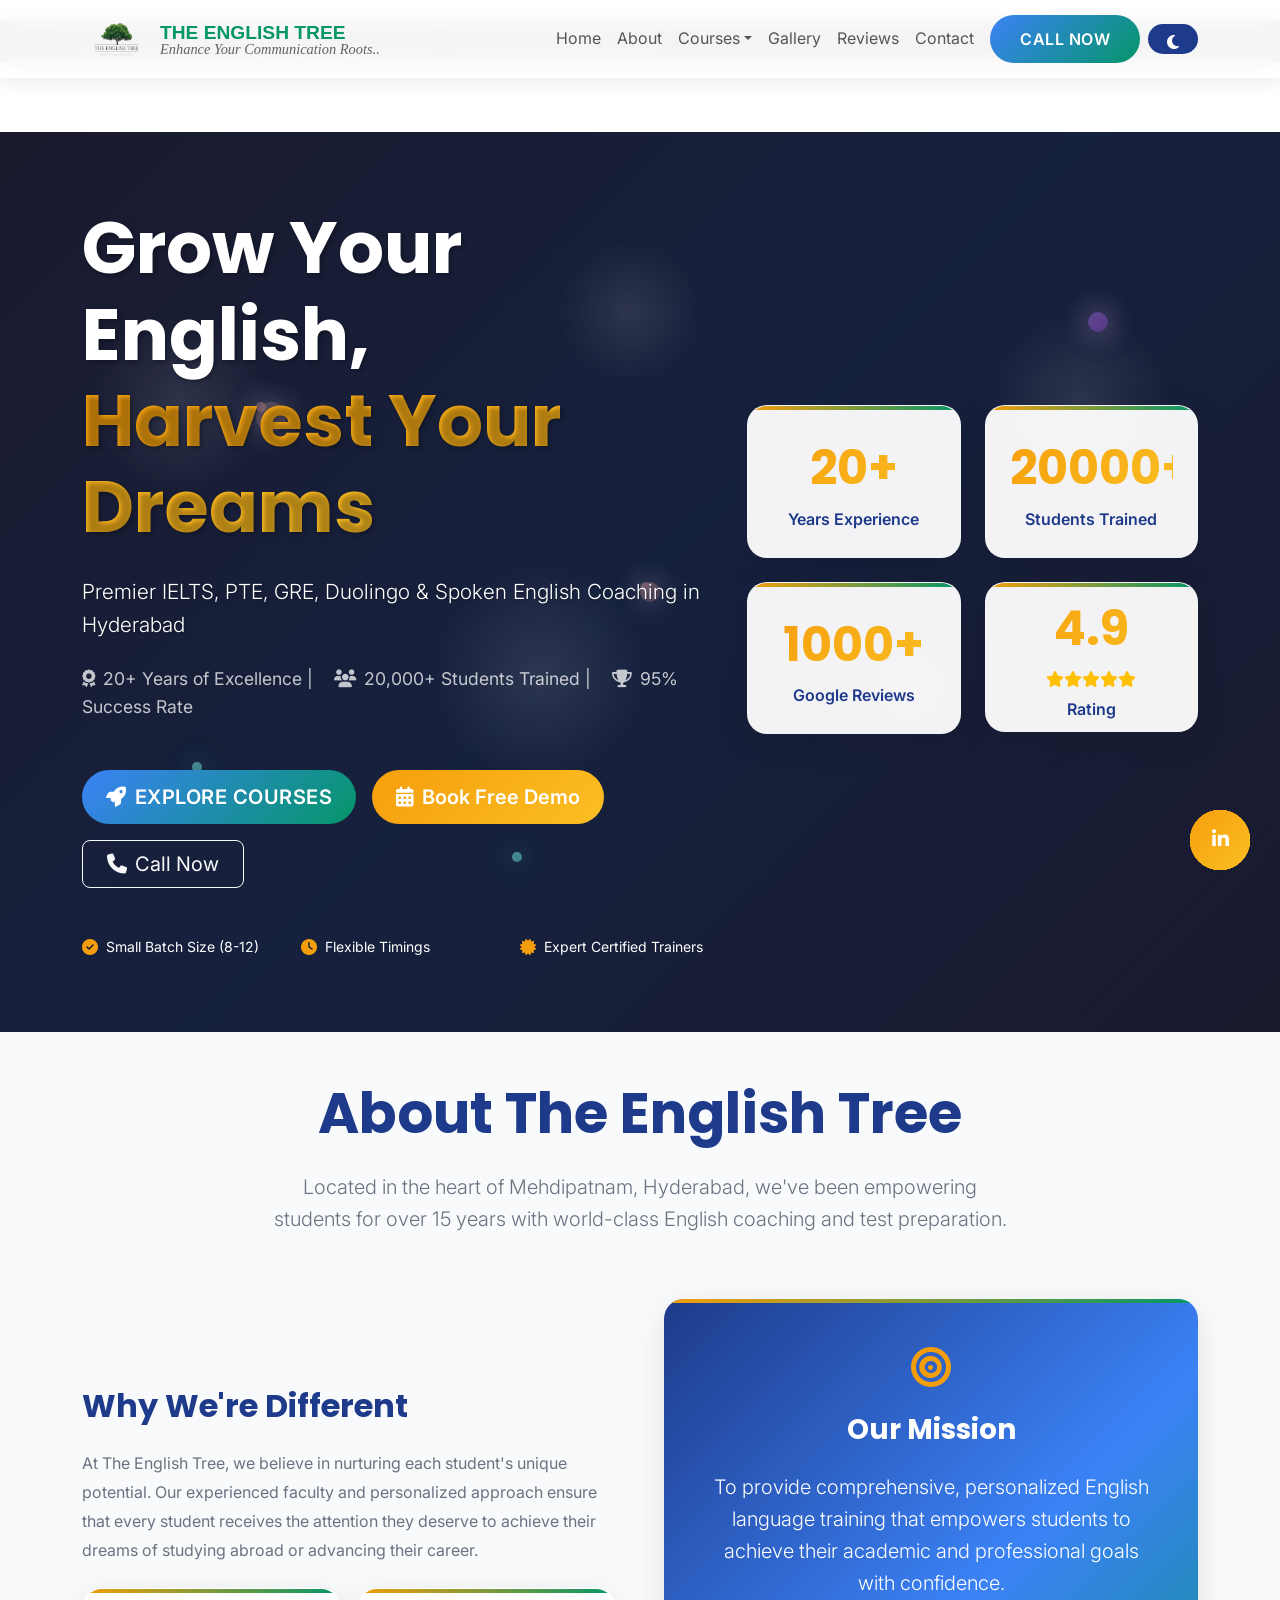
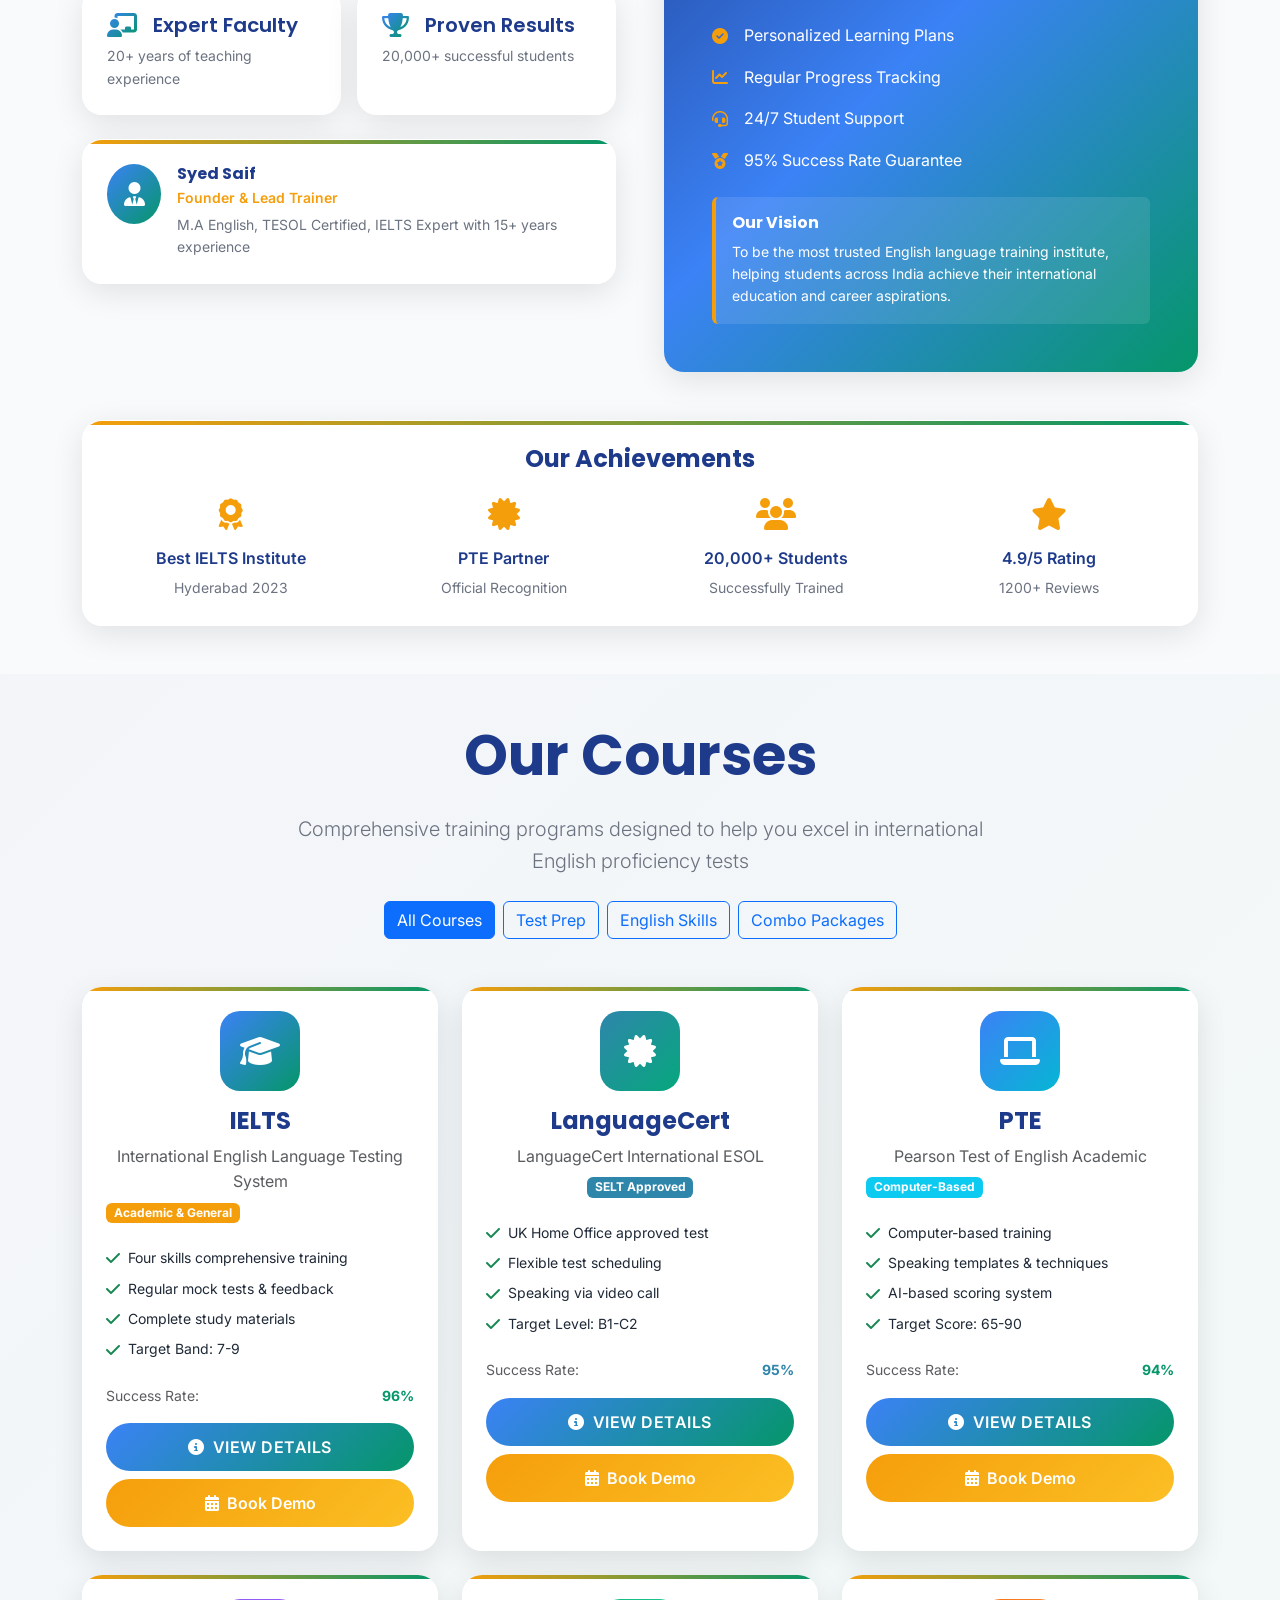
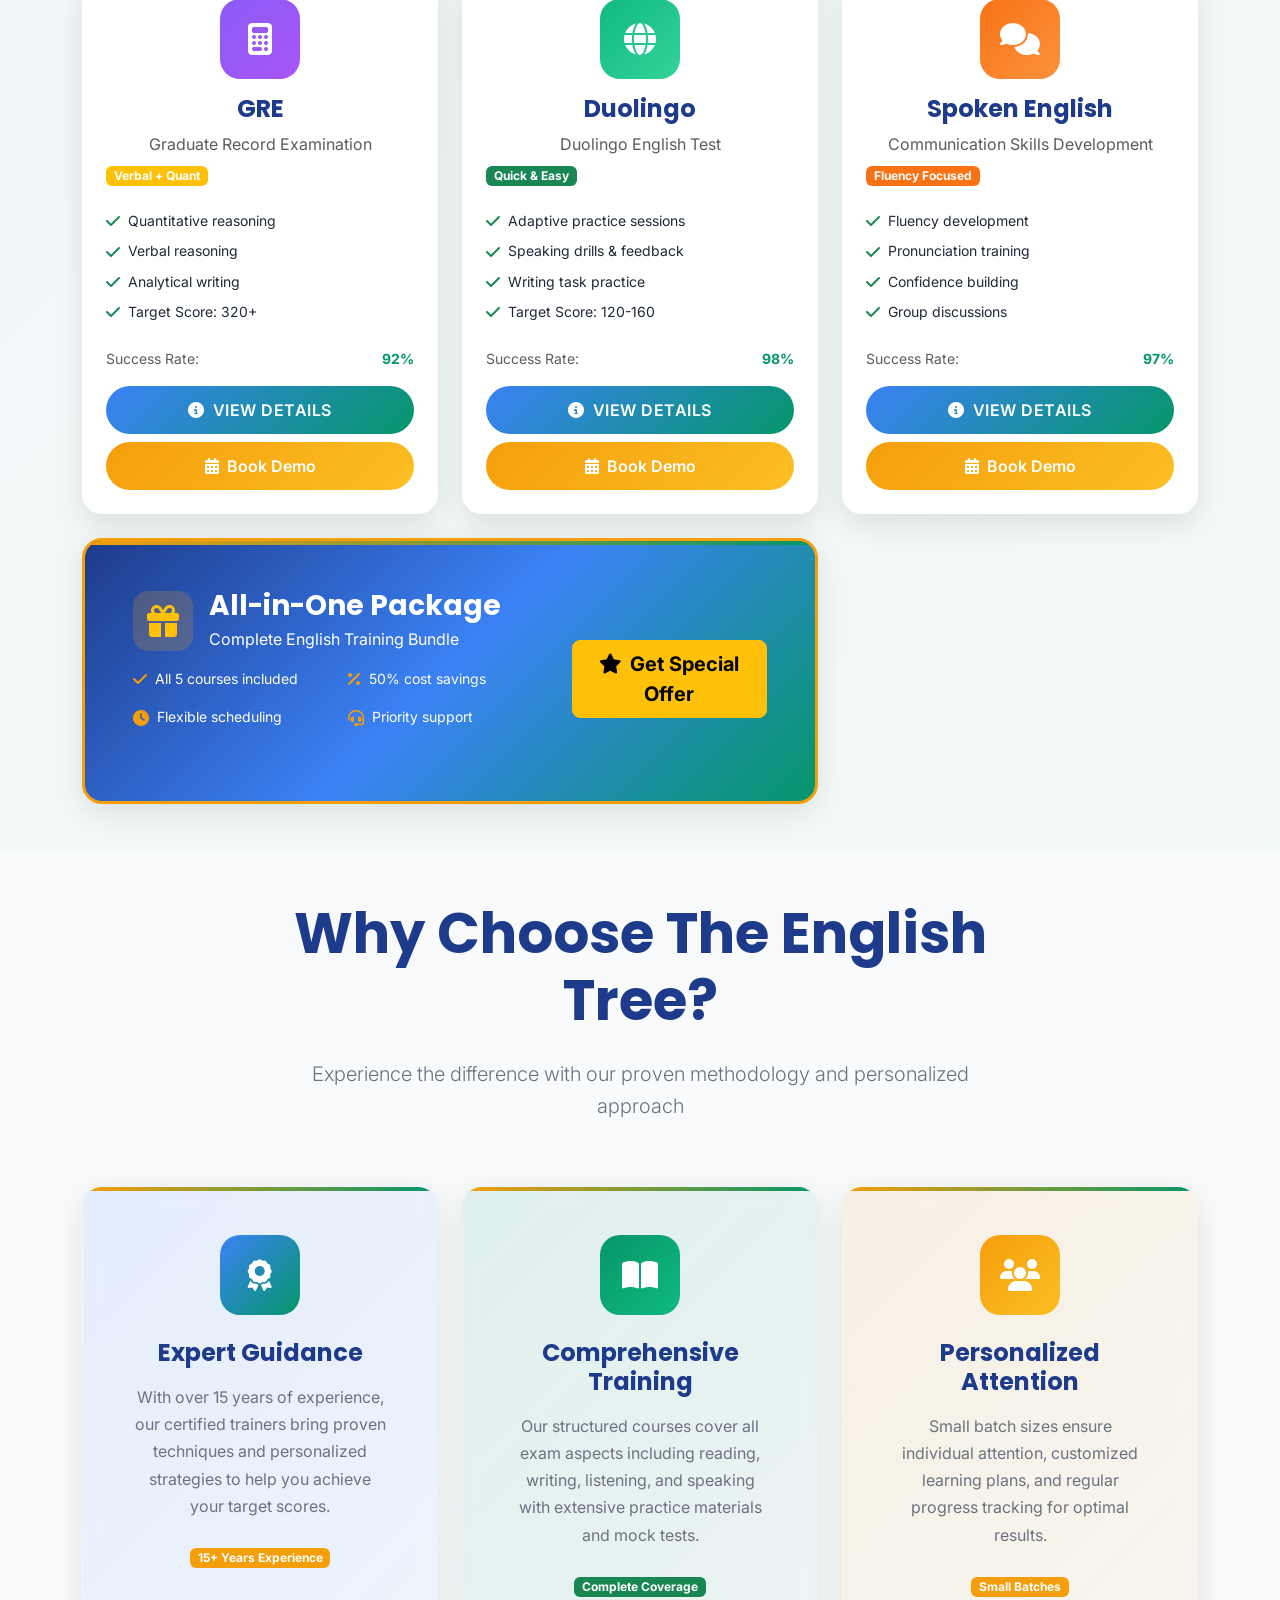
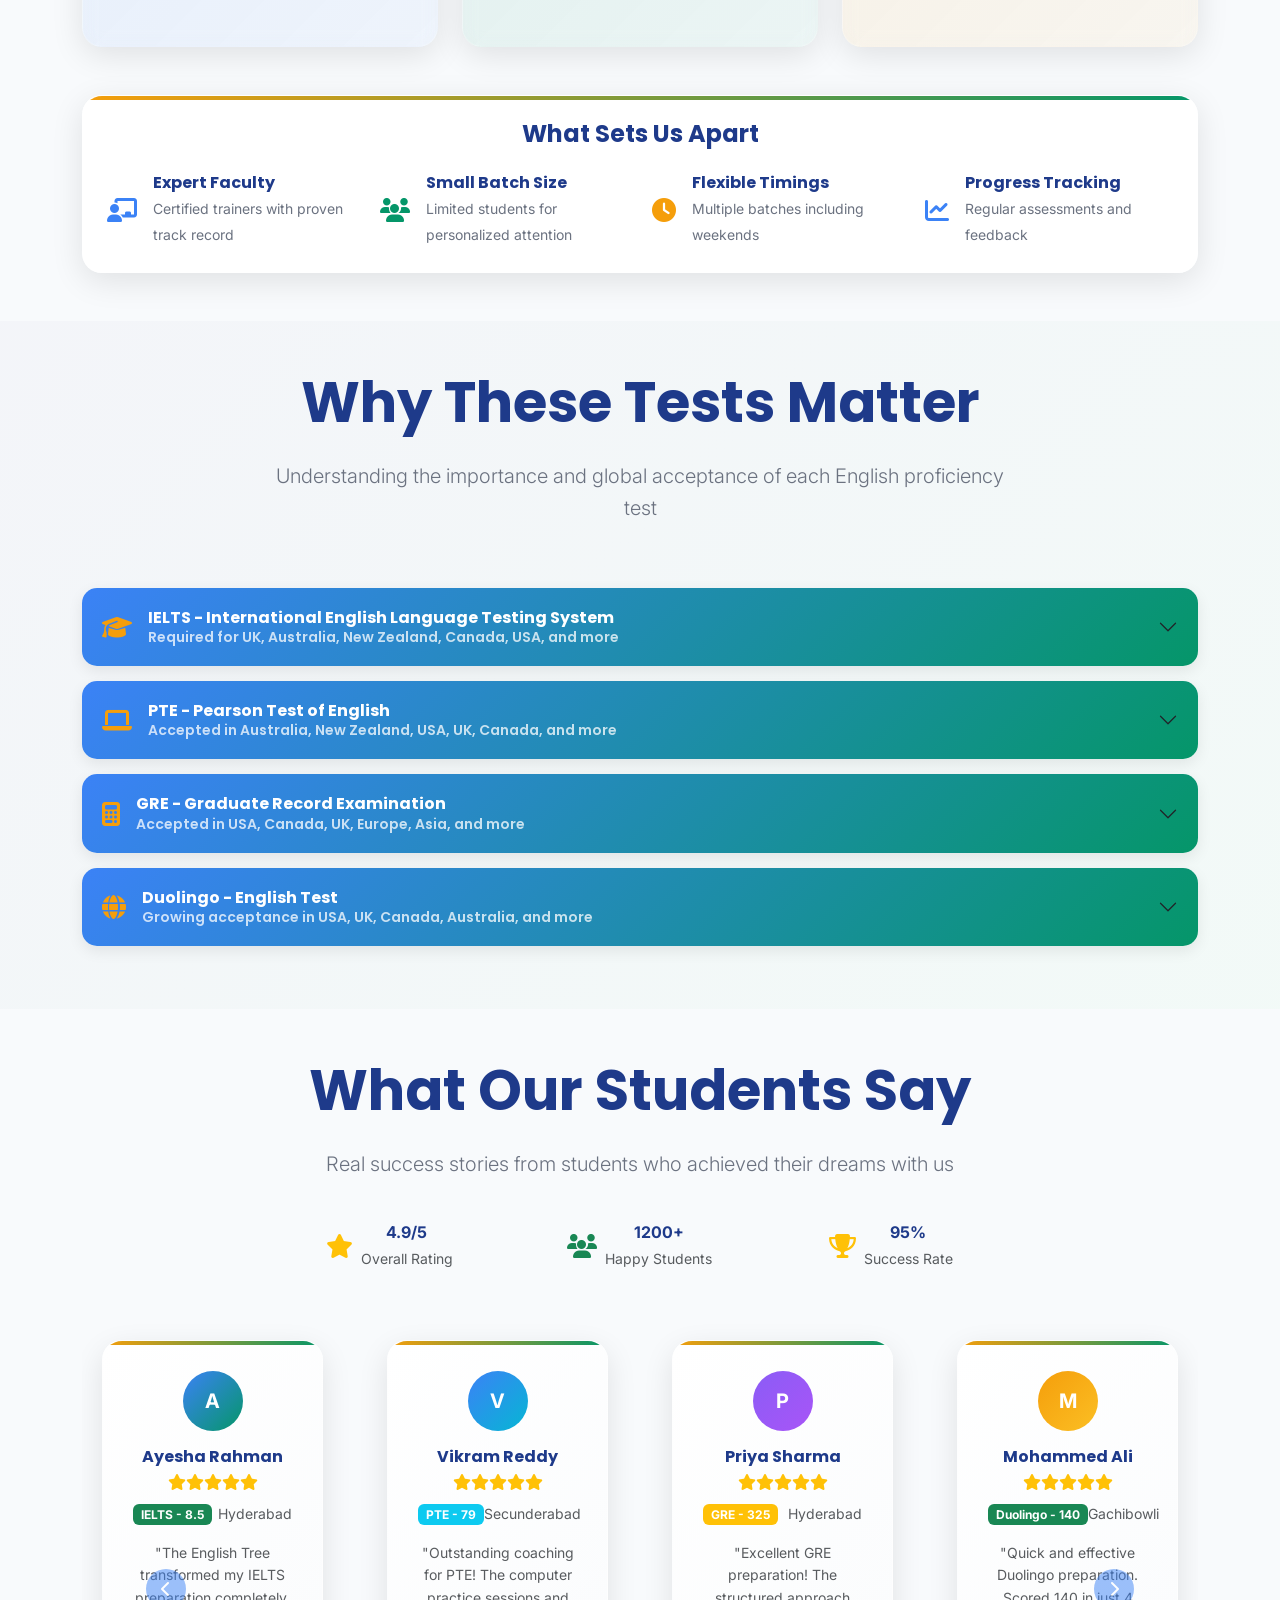
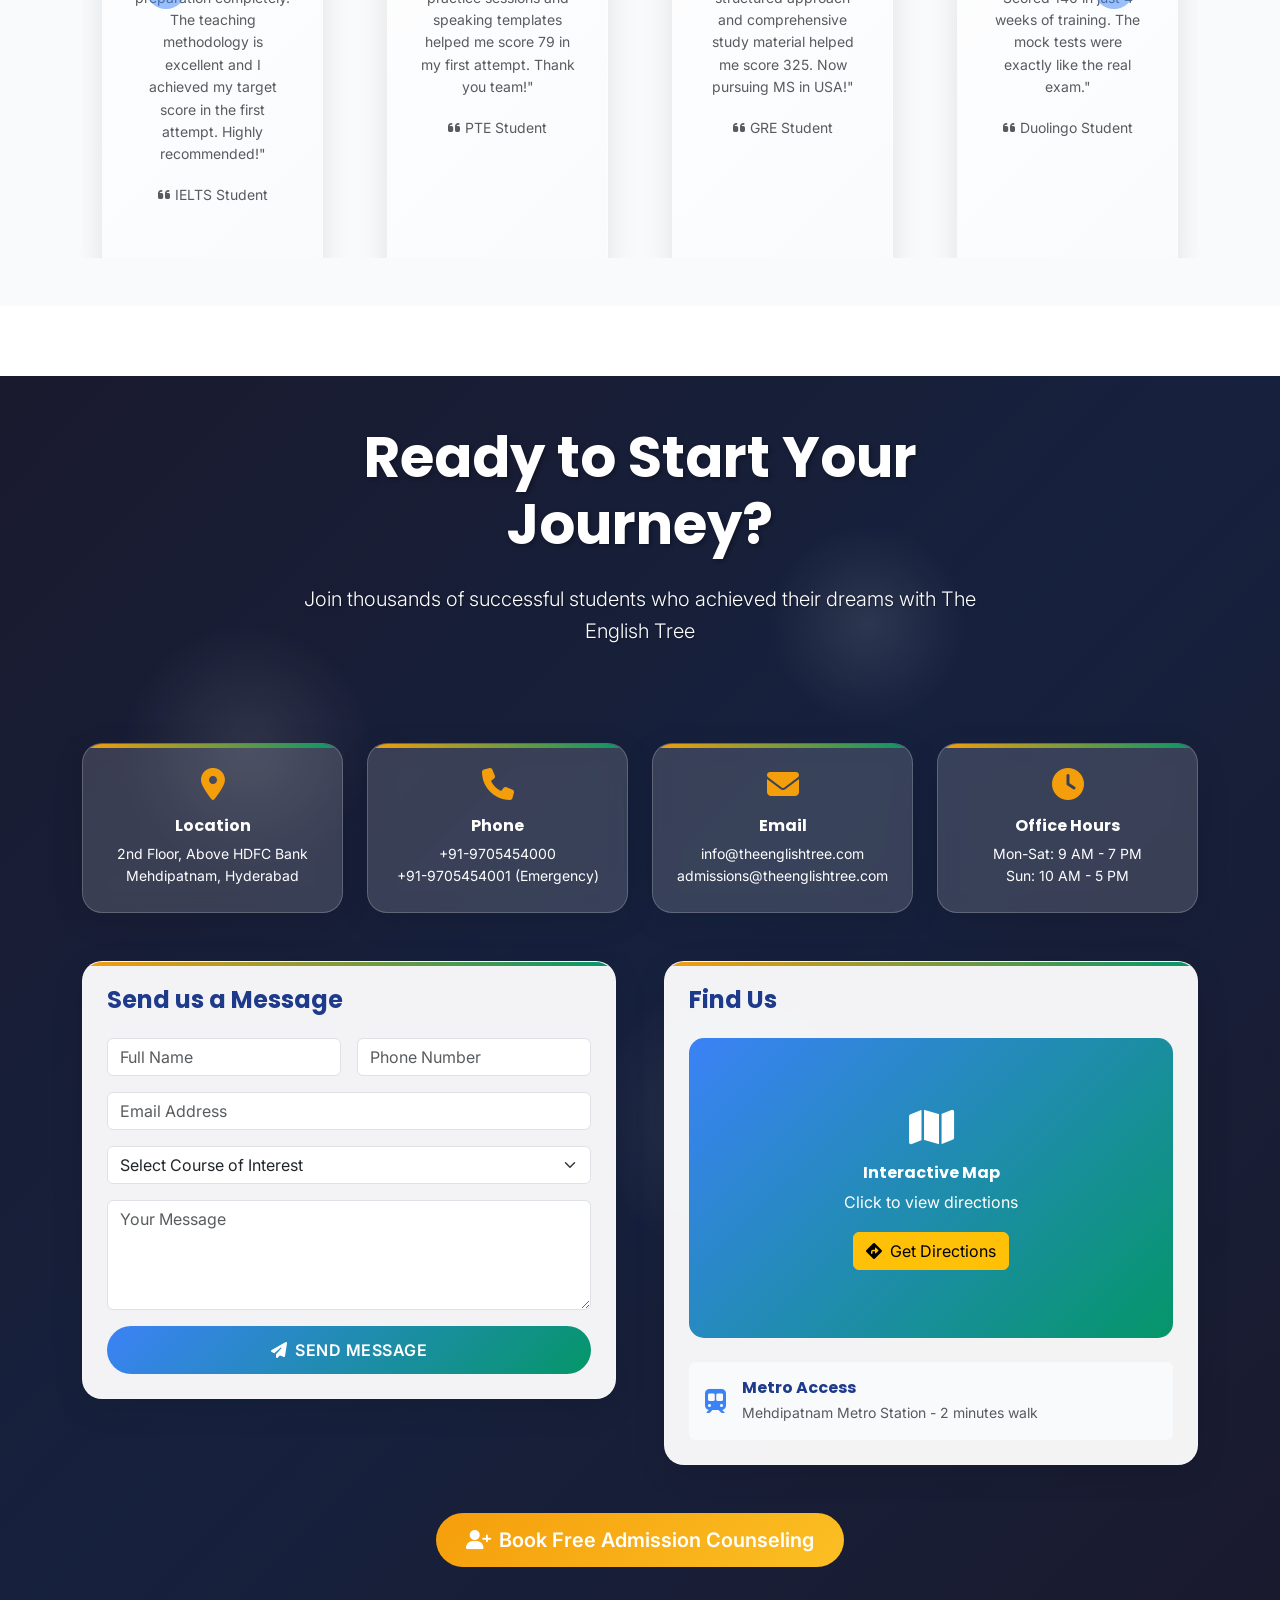
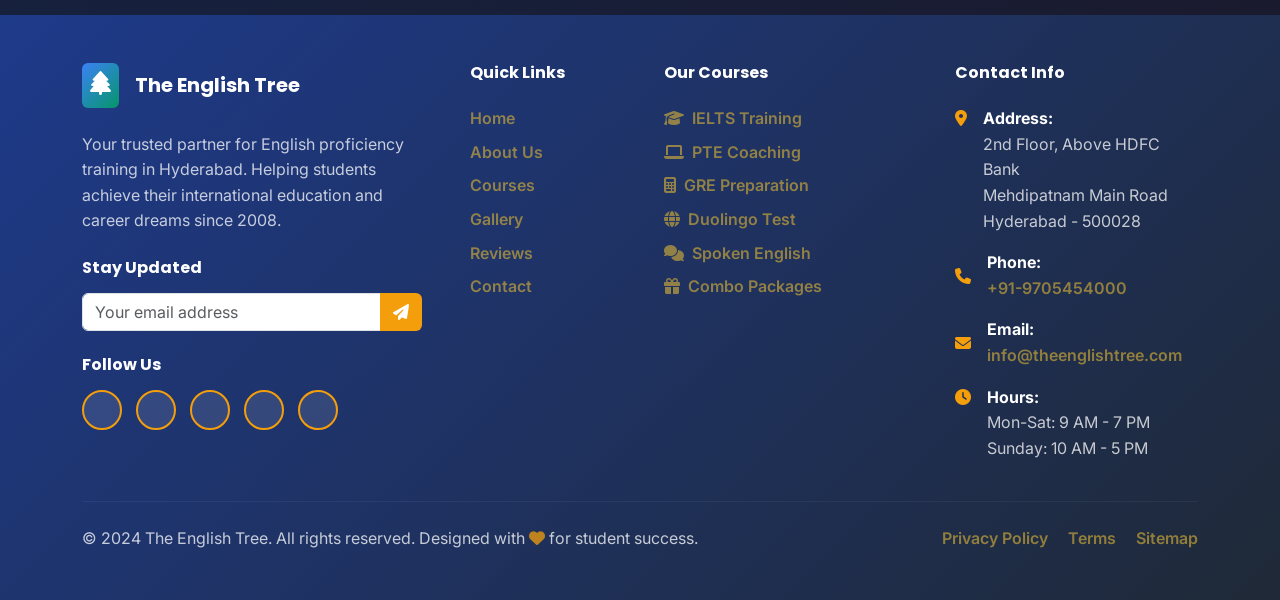
==== commit 80d1d183: "Update index.html" ====
--- a/index.html
+++ b/index.html
@@ -1666,16 +1666,8 @@
         });
     </script>
     <!-- Floating Action Buttons -->
-    <a href="tel:+919705454000" class="fab" title="Call Now">
-        <i class="fas fa-phone"></i>
-    </a>
-    
-
-<a href="https://wa.me/919247592303" target="_blank" class="whatsapp-float" title="WhatsApp Chat">
-    <svg width="24" height="24" viewBox="0 0 24 24" fill="currentColor">
-        <path d="M17.472 14.382c-.297-.149-1.758-.867-2.03-.967-.273-.099-.471-.148-.67.15-.197.297-.767.966-.94 1.164-.173.199-.347.223-.644.075-.297-.15-1.255-.463-2.39-1.475-.883-.788-1.48-1.761-1.653-2.059-.173-.297-.018-.458.13-.606.134-.133.298-.347.446-.52.149-.174.198-.298.298-.497.099-.198.05-.371-.025-.52-.075-.149-.669-1.612-.916-2.207-.242-.579-.487.5-.669.51-.173-.008-.371-.01-.57-.01-.198 0-.52.074-.792.372-.272.297-1.04 1.016-1.04 2.479 0 1.462 1.065 2.875 1.213 3.074.149.198 2.096 3.2 5.077 4.487.709.306 1.262.489 1.694.625.712.227 1.36.195 1.871.118.571-.085 1.758-.719 2.006-1.413.248-.694.248-1.289.173-1.413-.074-.124-.272-.198-.57-.347m-5.421 7.403h-.004a9.87 9.87 0 01-5.031-1.378l-.361-.214-3.741.982.998-3.648-.235-.374a9.86 9.86 0 01-1.51-5.26c.001-5.45 4.436-9.884 9.888-9.884 2.64 0 5.122 1.03 6.988 2.898a9.825 9.825 0 012.893 6.994c-.003 5.45-4.437 9.884-9.885 9.884m8.413-18.297A11.815 11.815 0 0012.05 0C5.495 0 .16 5.335.157 11.892c0 2.096.547 4.142 1.588 5.945L.057 24l6.305-1.654a11.882 11.882 0 005.683 1.448h.005c6.554 0 11.890-5.335 11.893-11.893A11.821 11.821 0 0020.863 3.488"/>
-    </svg>
-</a>
+ 
+
     <!-- Modals -->
     <!-- Course Details Modal -->
     <div class="modal fade" id="courseModal" tabindex="-1">
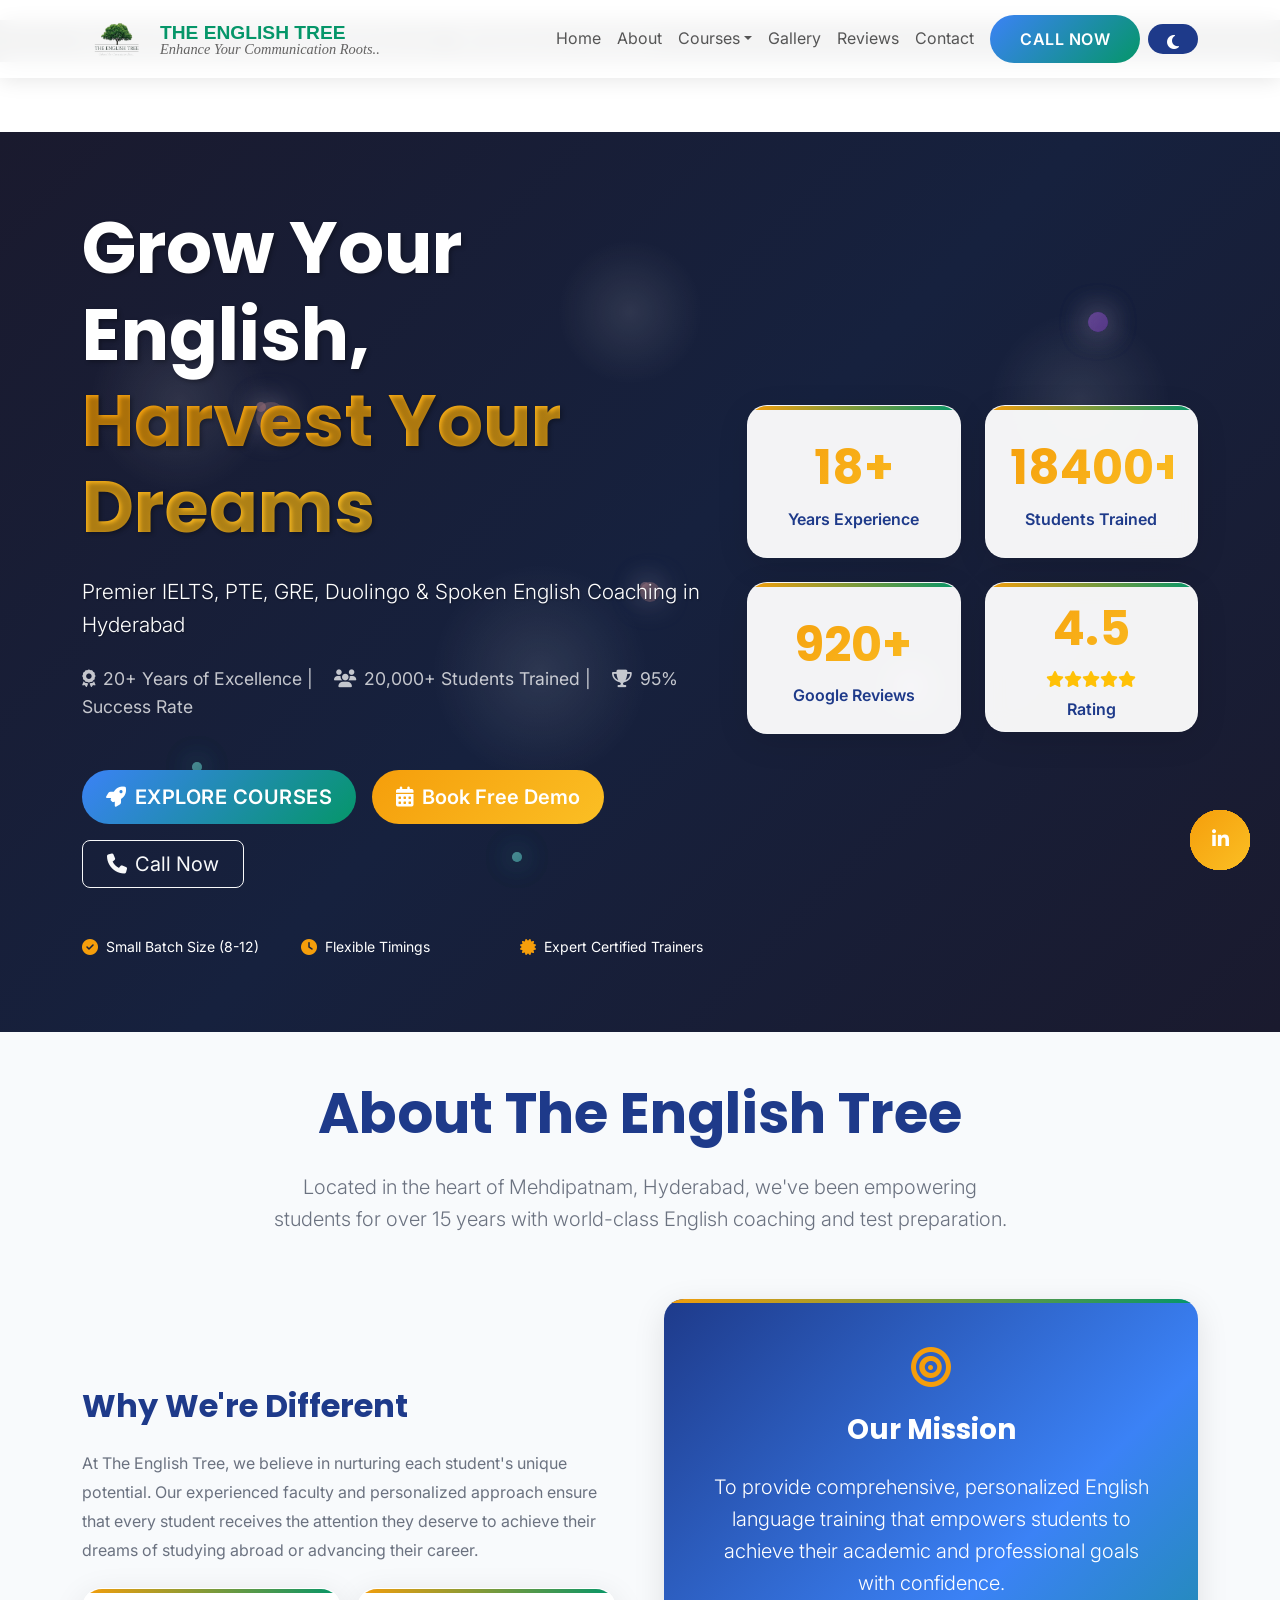
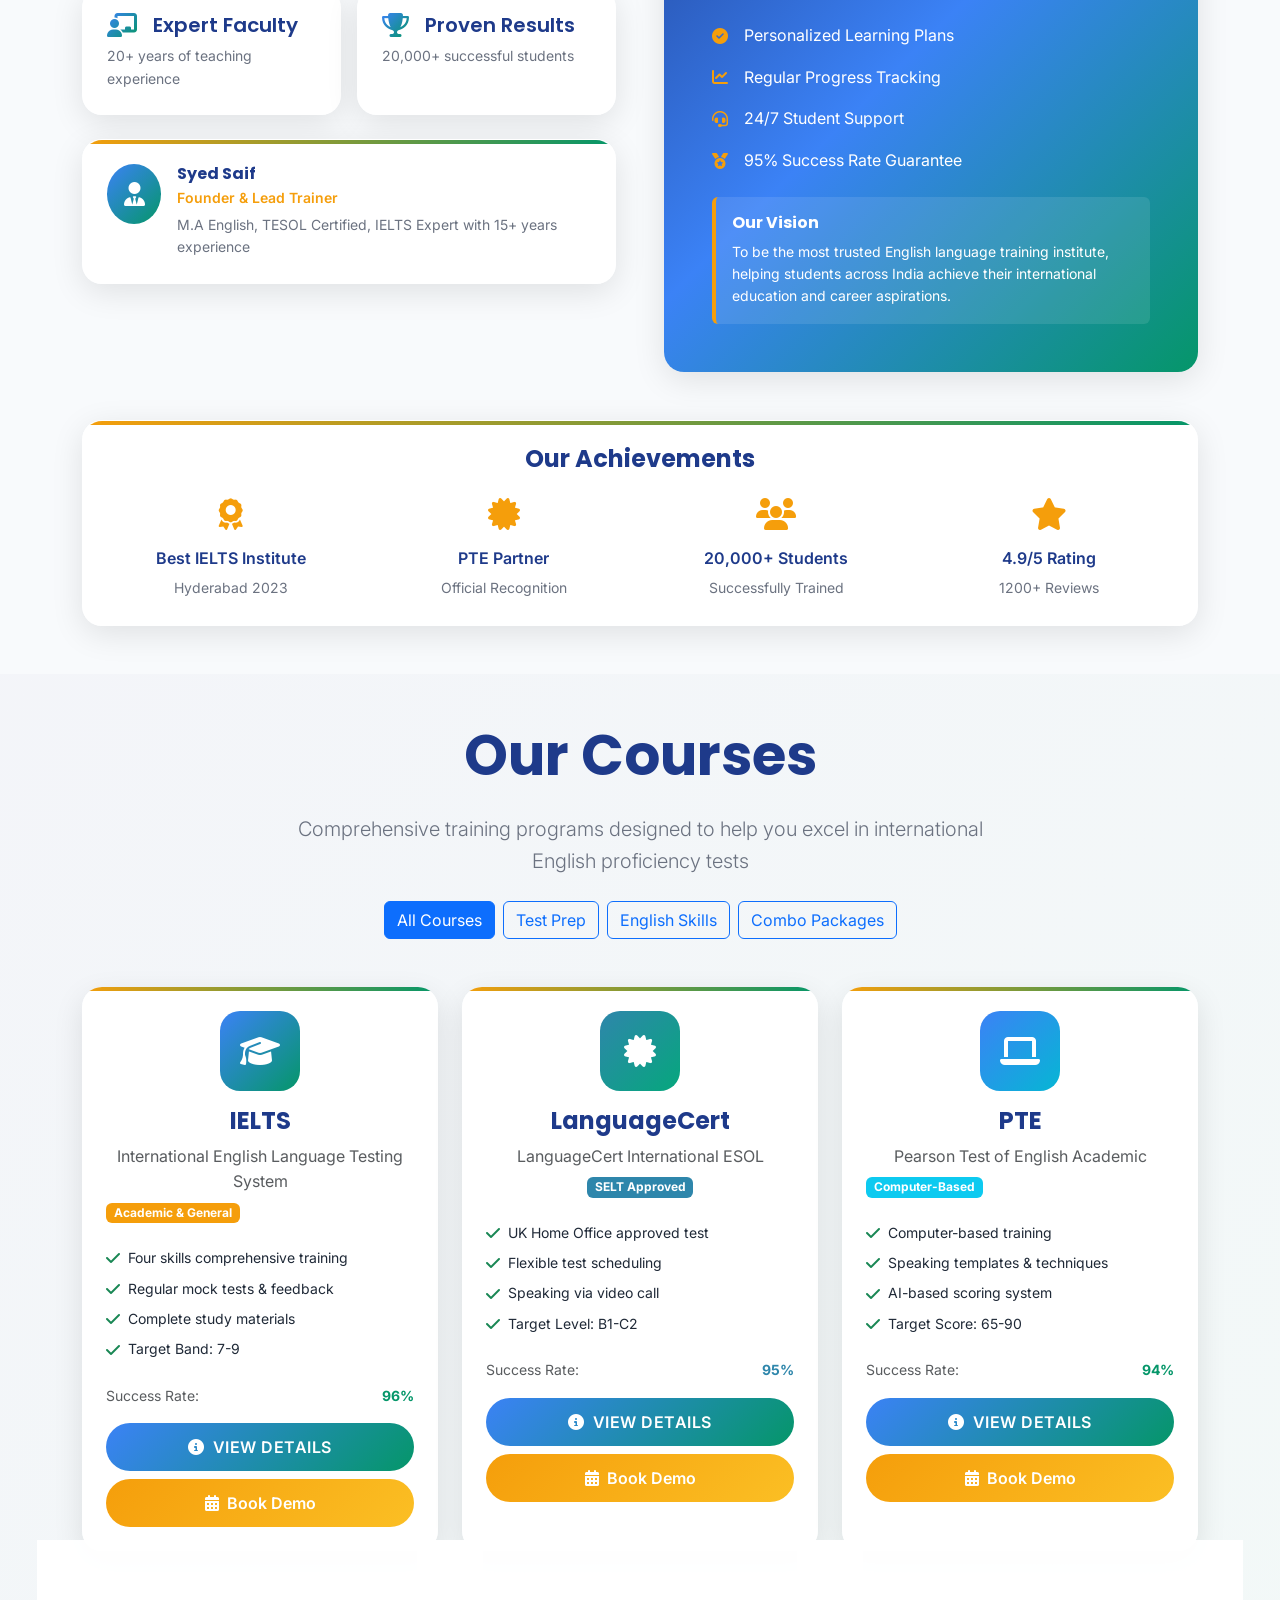
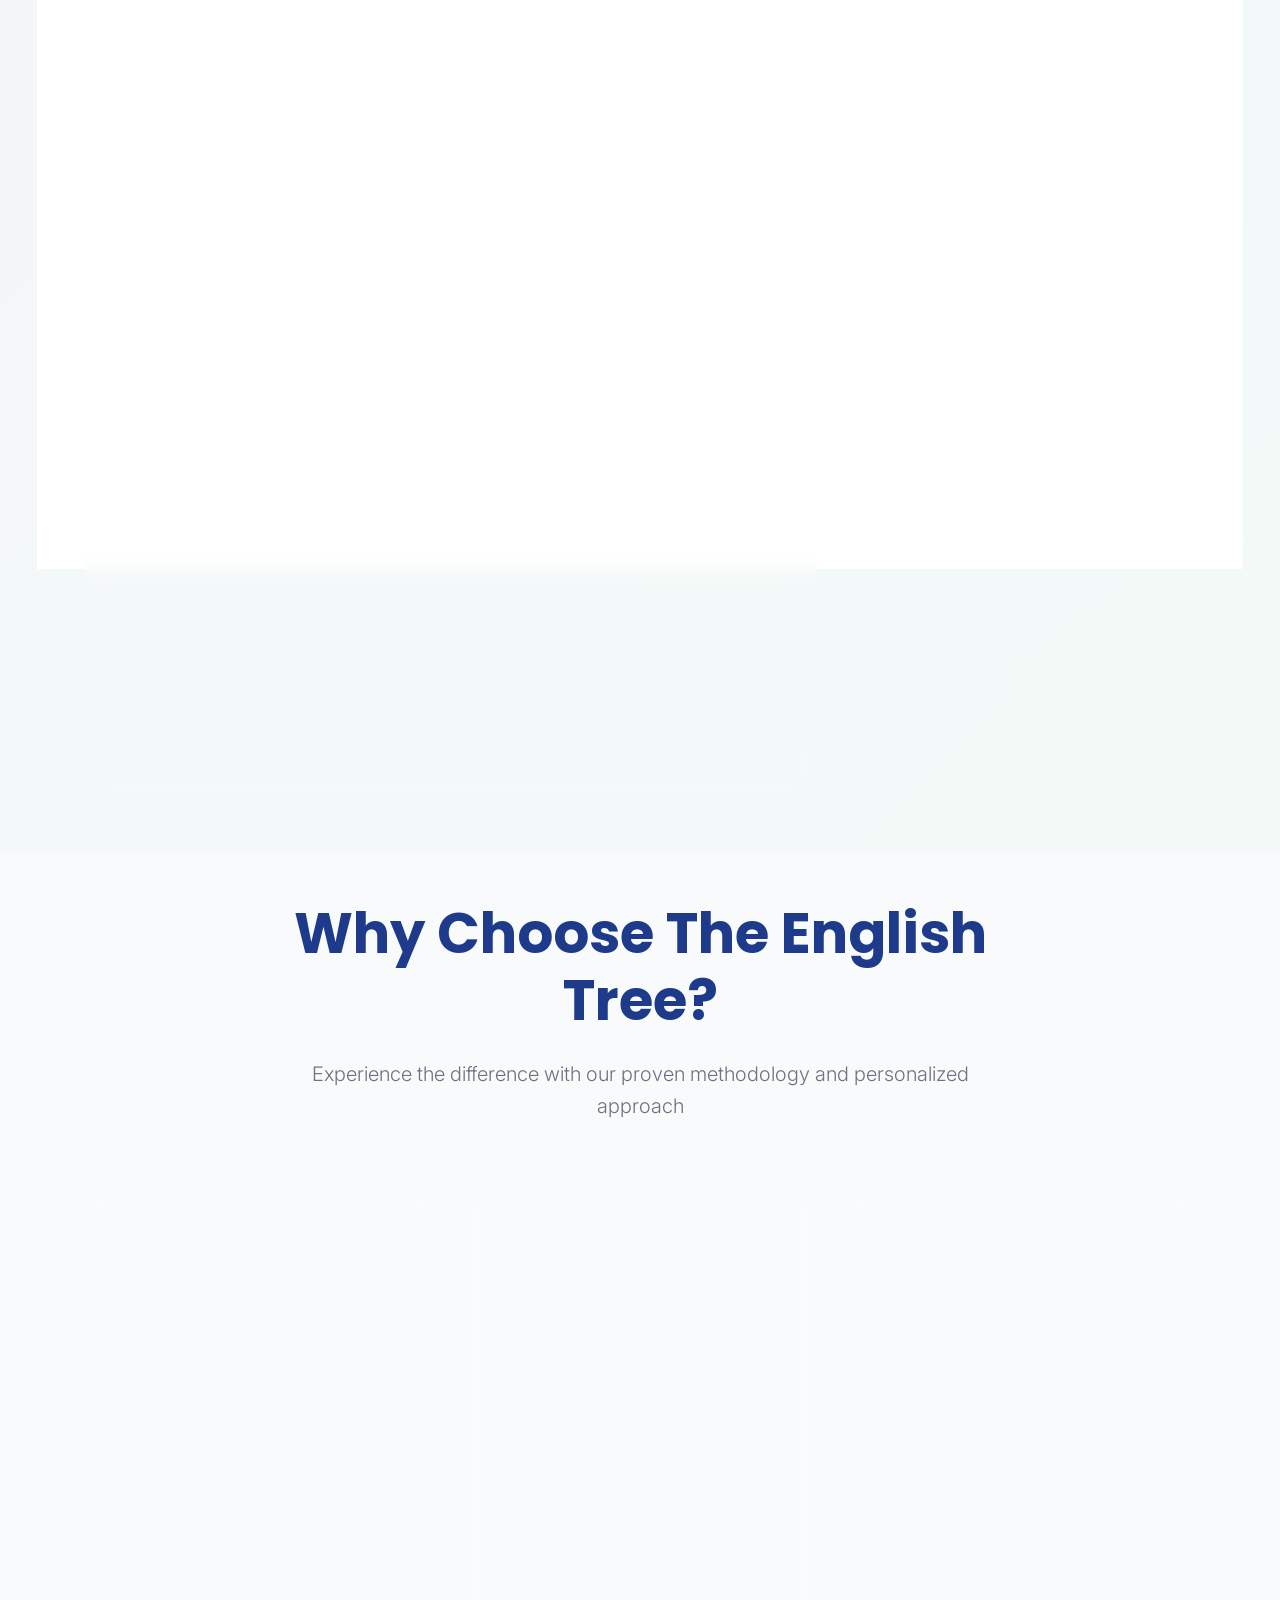
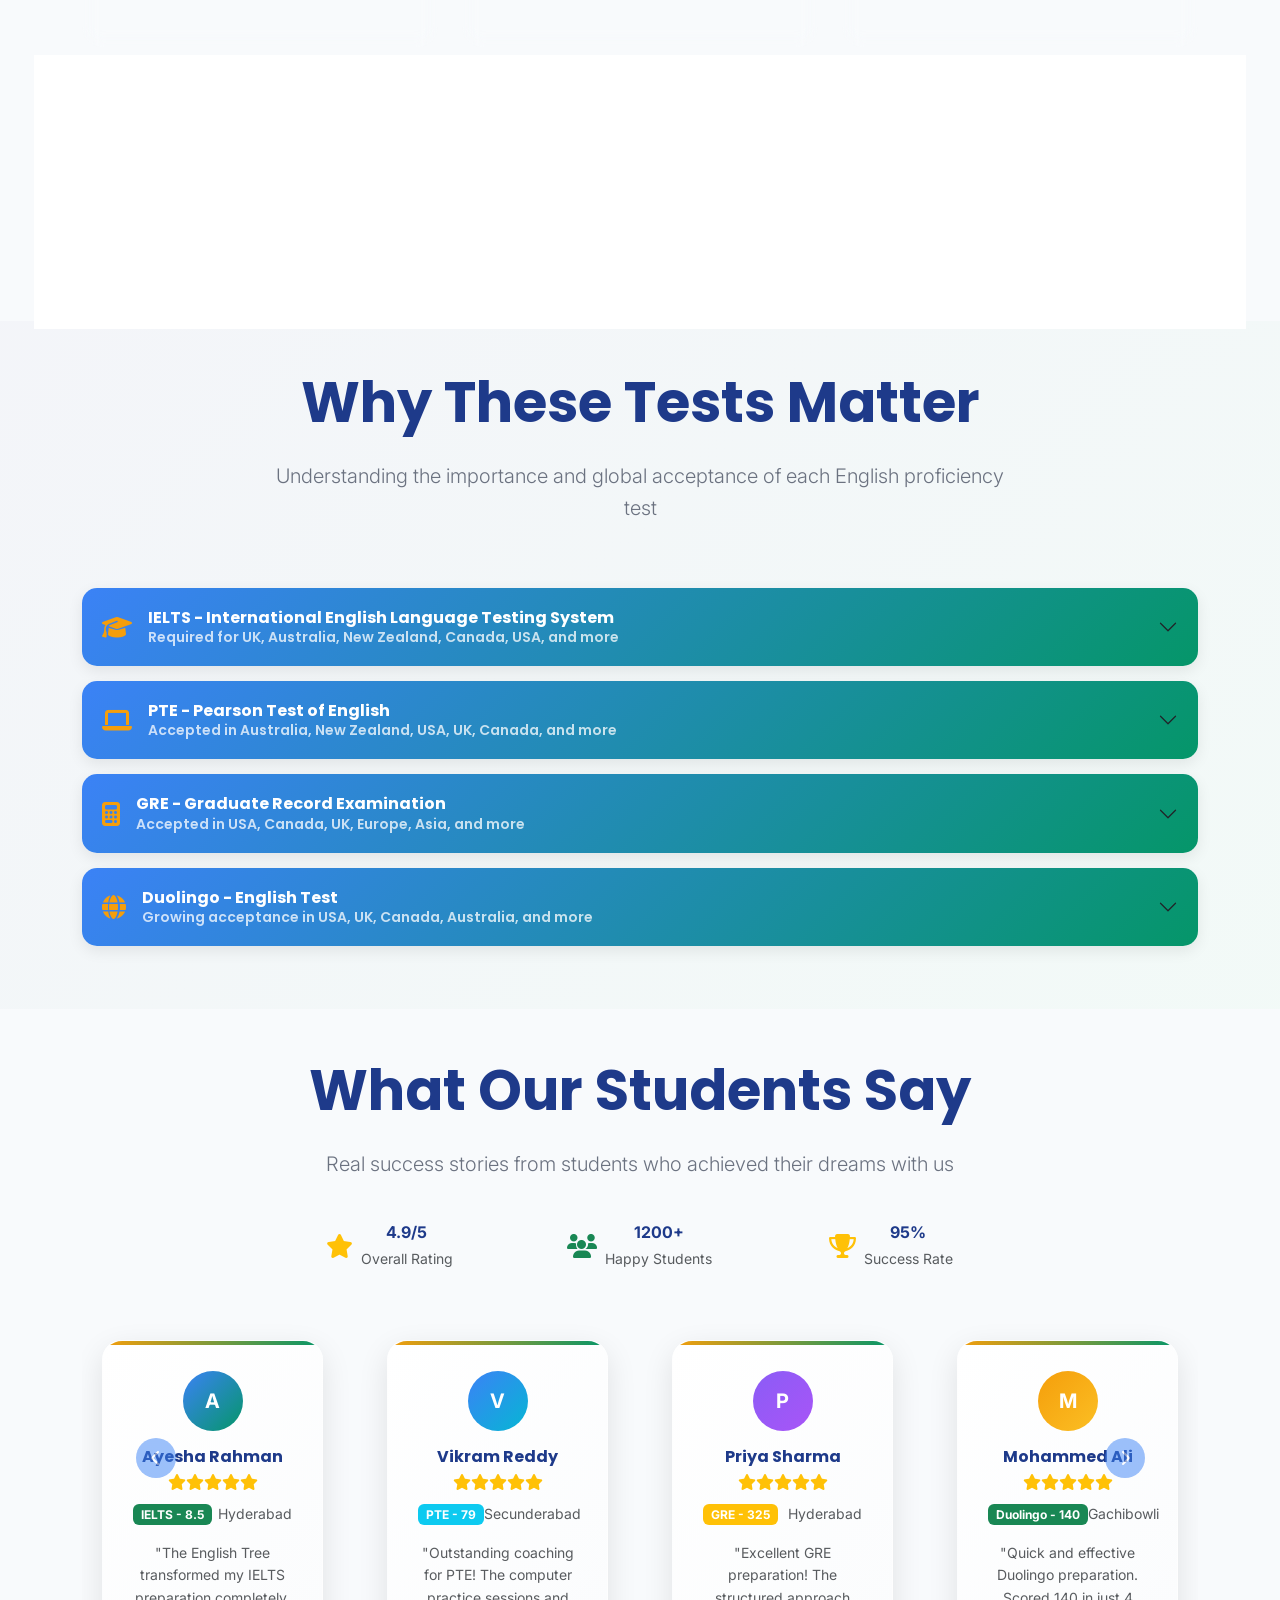
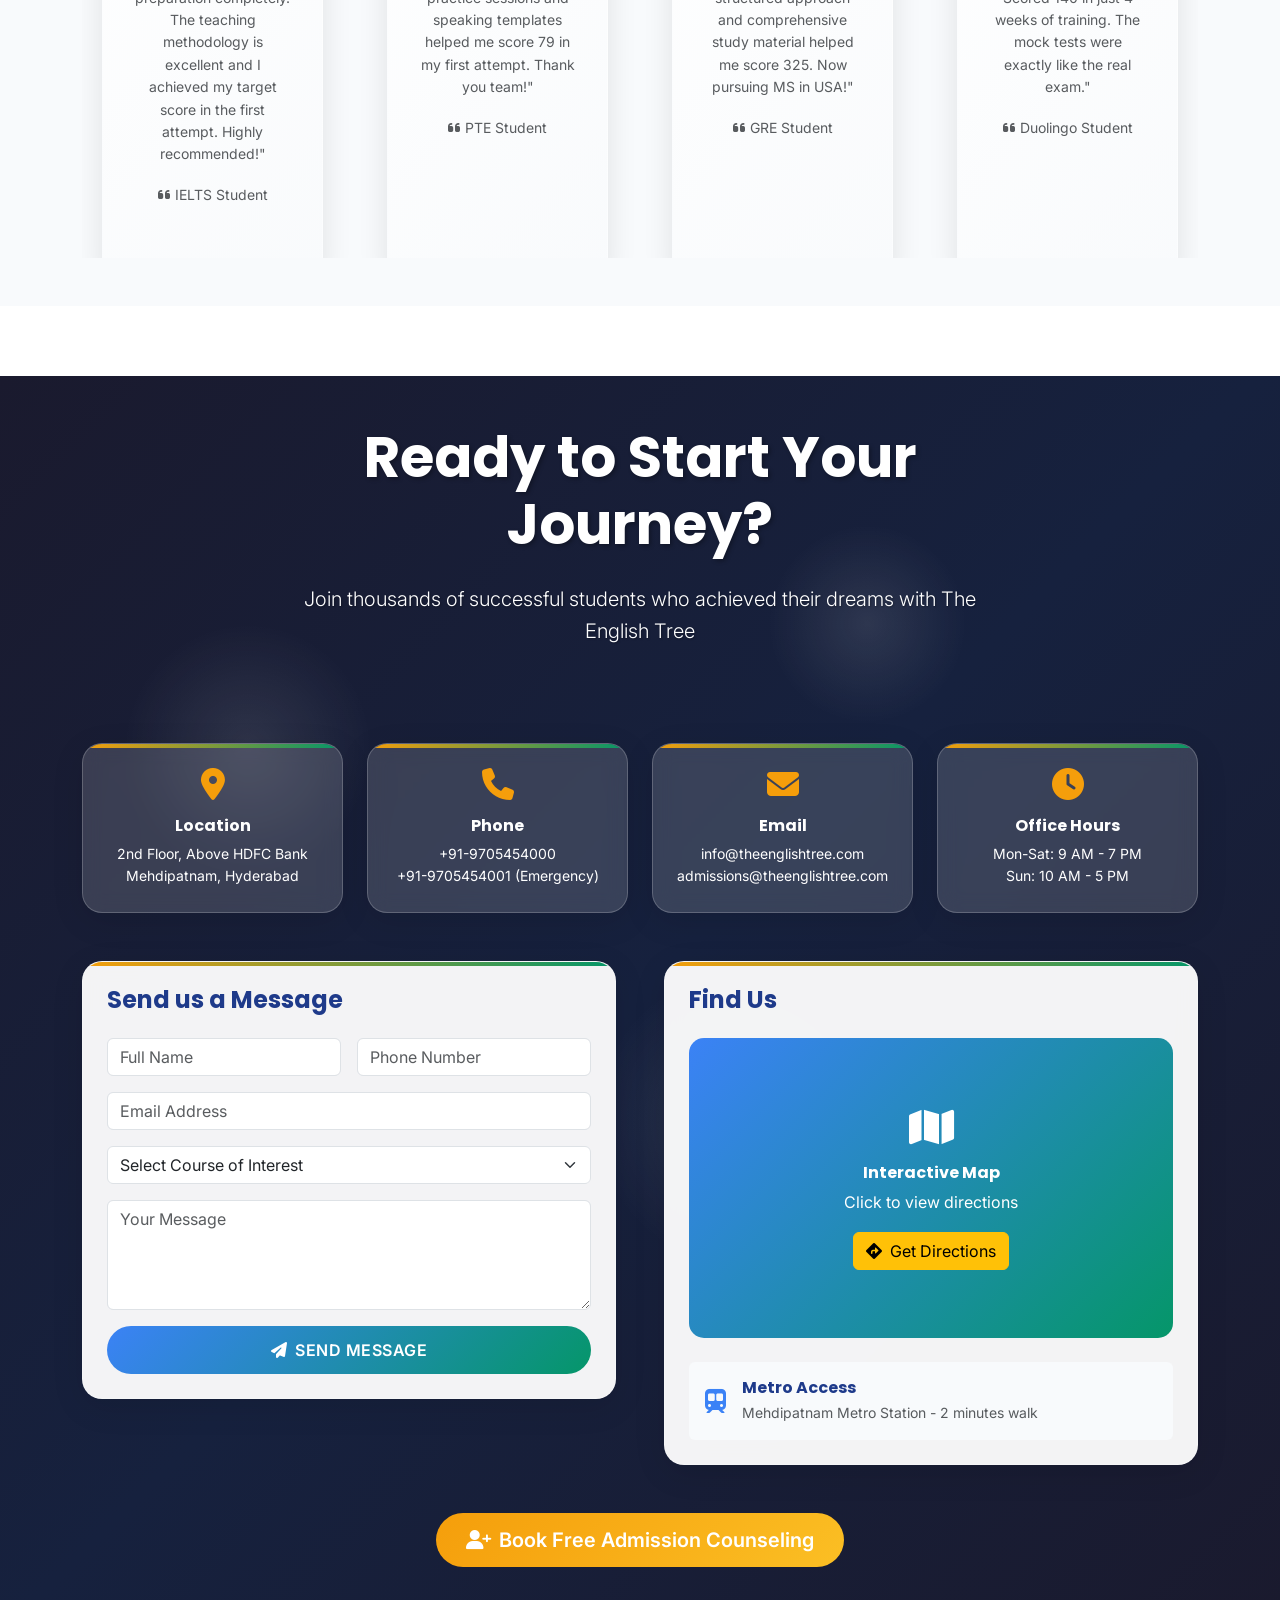
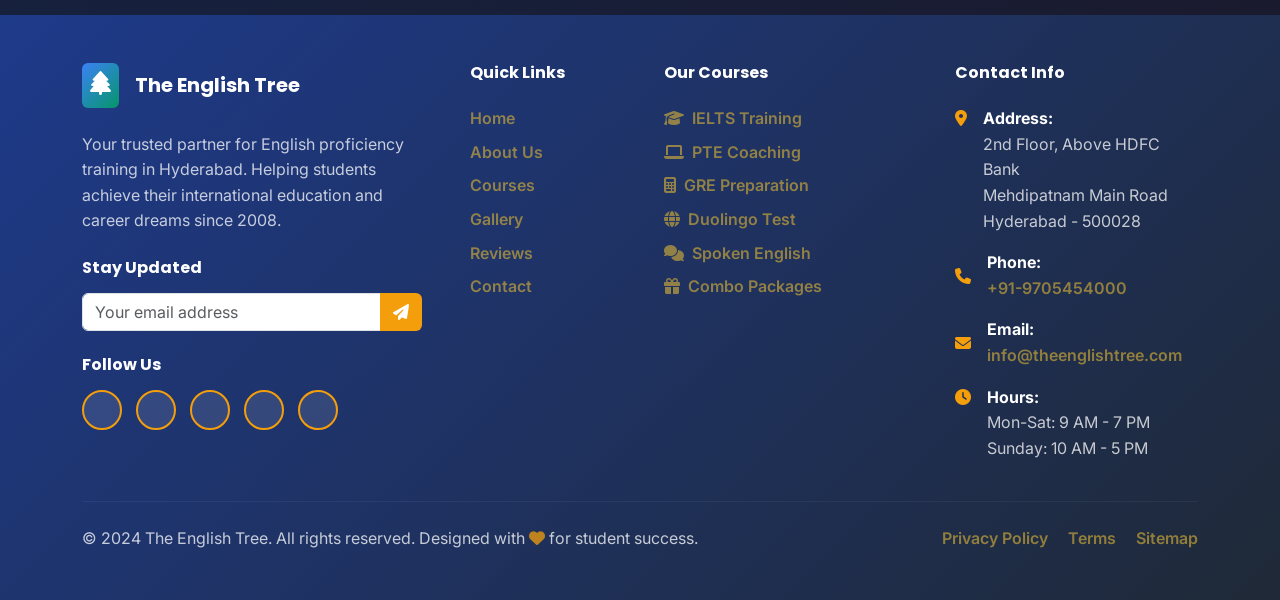
==== commit fac8640f: "Update index.html" ====
--- a/index.html
+++ b/index.html
@@ -1241,39 +1241,9 @@
                         </div>
                     </div>
                     
-                    <!-- Slide 2 -->
-                    <div class="carousel-item">
-                        <div class="row g-4 justify-content-center">
-                            <!-- Video Testimonial Card -->
-                            <div class="col-lg-6">
-                                <div class="modern-card p-4 text-center" style="background: linear-gradient(135deg, var(--primary-dark-blue), var(--primary-blue)); color: white;">
-                                    <i class="fas fa-play-circle fs-1 mb-3" style="color: var(--accent-gold);"></i>
-                                    <h5 class="fw-bold mb-3">Watch Success Stories</h5>
-                                    <p class="mb-4">Hear directly from our students about their journey and success with The English Tree</p>
-                                    <button class="btn btn-warning" data-bs-toggle="modal" data-bs-target="#videoModal">
-                                        <i class="fas fa-play me-2"></i>Play Video Testimonials
-                                    </button>
-                                </div>
-                            </div>
-                            
+                  
                             <!-- Google Reviews Card -->
-                            <div class="col-lg-6">
-                                <div class="modern-card p-4 text-center">
-                                    <i class="fab fa-google fs-1 mb-3" style="color: #4285f4;"></i>
-                                    <h5 class="fw-bold mb-3" style="color: var(--primary-dark-blue);">Google Reviews</h5>
-                                    <div class="mb-3">
-                                        <div class="h3 fw-bold" style="color: var(--accent-gold);">4.9/5</div>
-                                        <div class="text-warning mb-2">
-                                            <i class="fas fa-star"></i><i class="fas fa-star"></i><i class="fas fa-star"></i><i class="fas fa-star"></i><i class="fas fa-star"></i>
-                                        </div>
-                                        <p class="text-muted">Based on 1200+ authentic reviews</p>
-                                    </div>
-                                    <a href="https://www.google.com/maps/place/The+English+Tree" target="_blank" class="btn btn-primary-custom">
-                                        <i class="fab fa-google me-2"></i>Read All Reviews
-                                    </a>
-                                </div>
-                            </div>
-                        </div>
+
                     </div>
                 </div>
                 
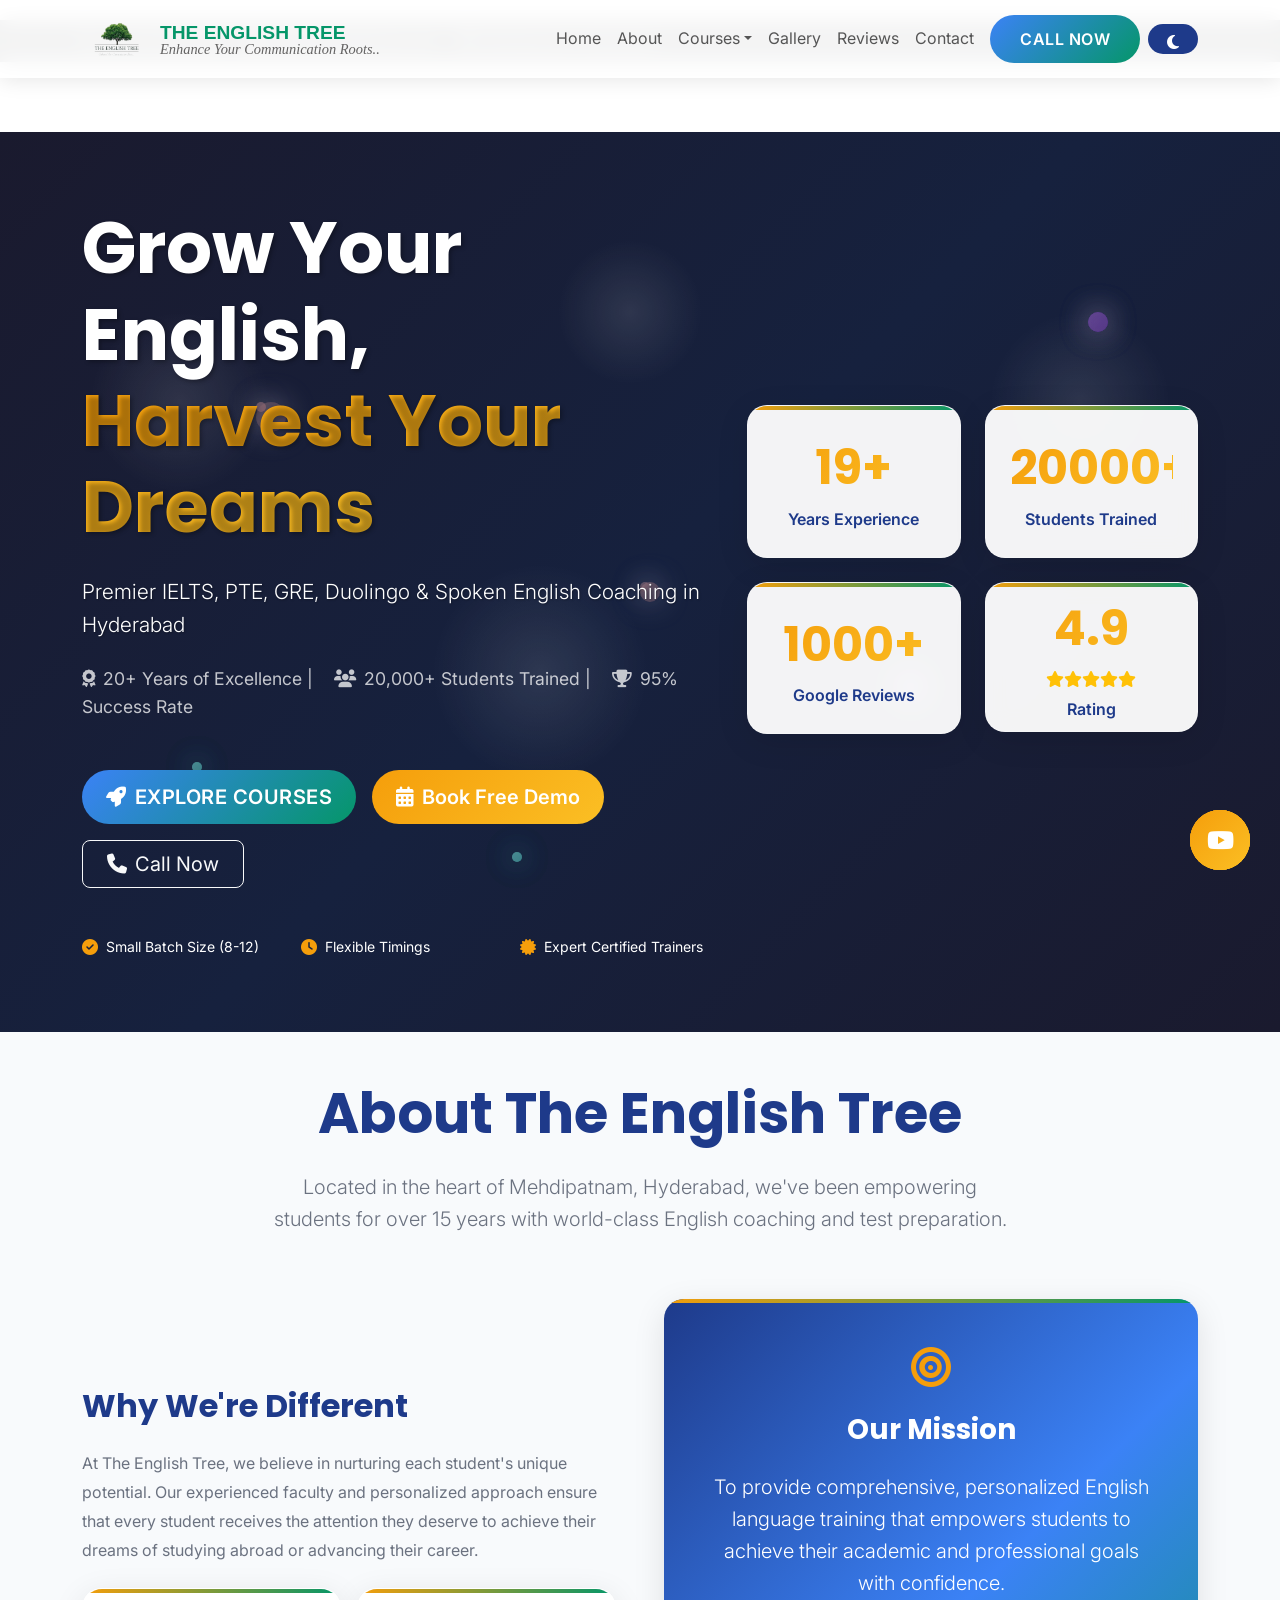
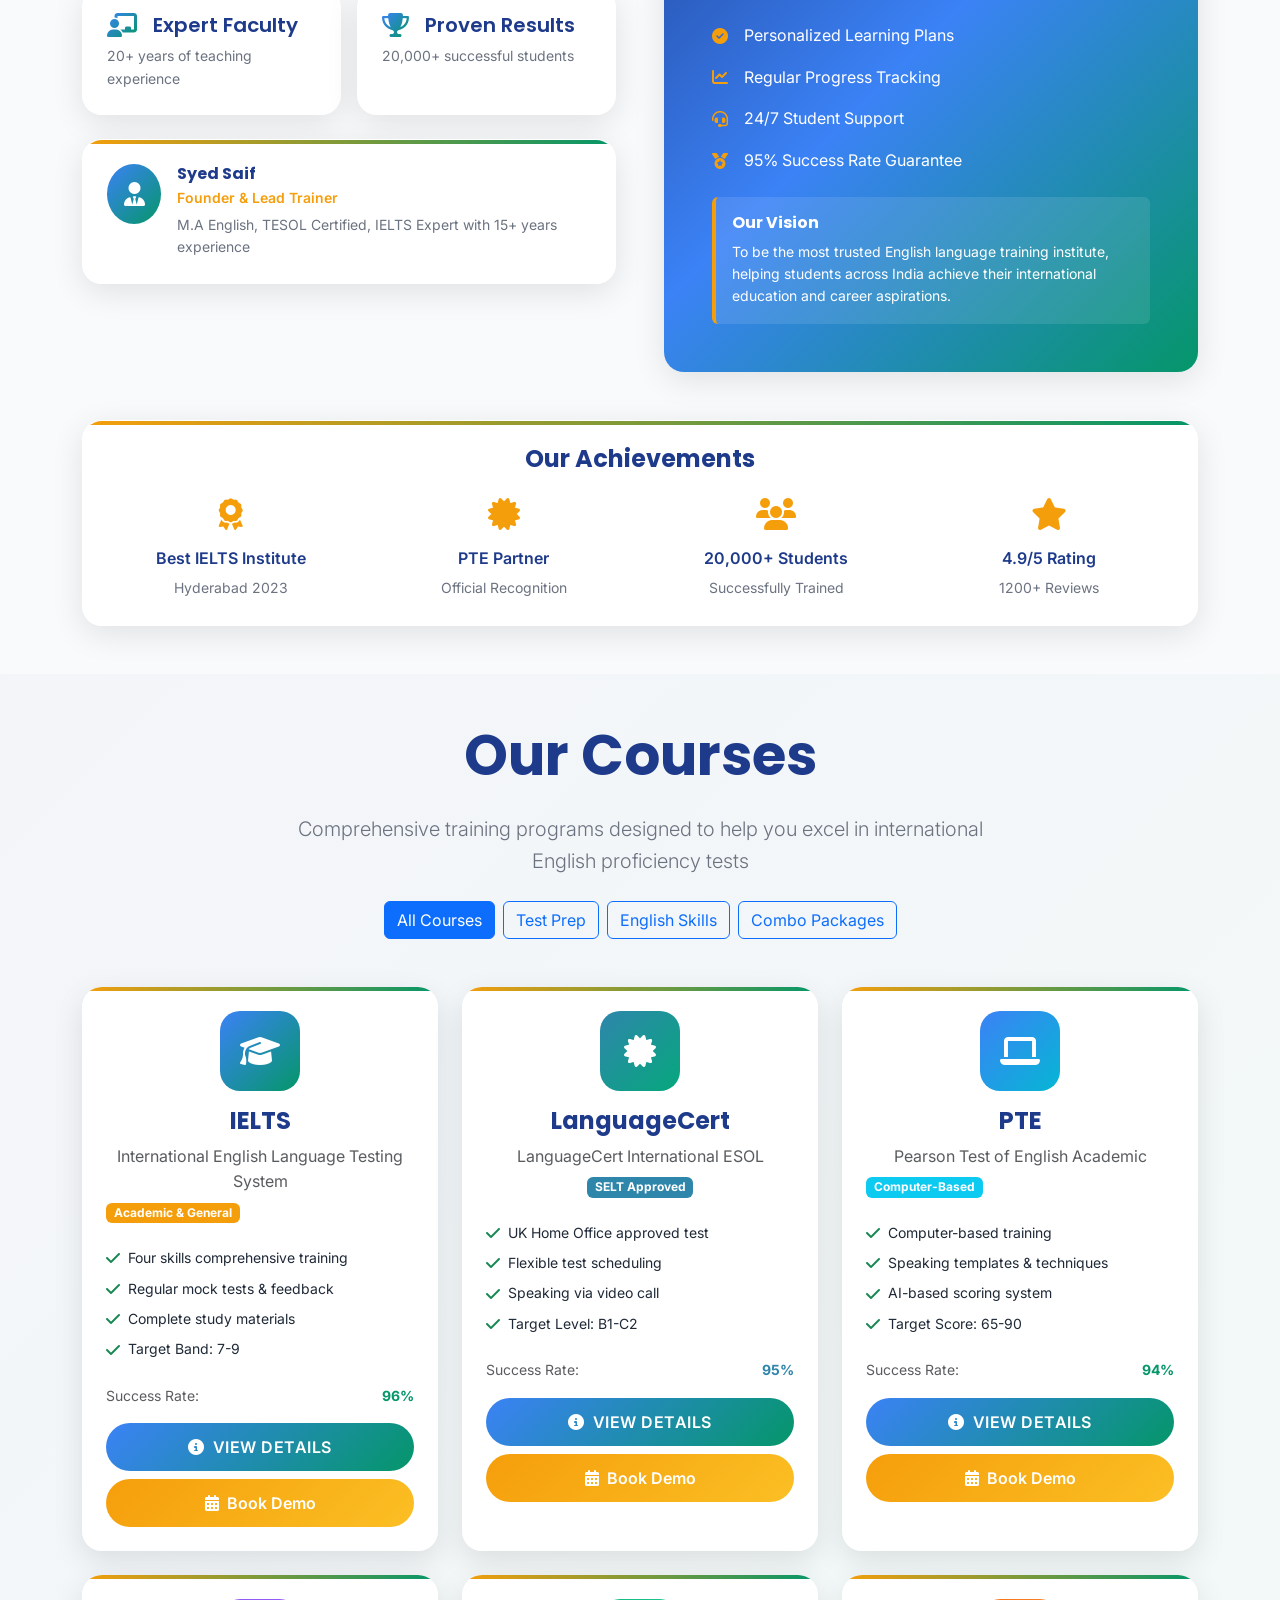
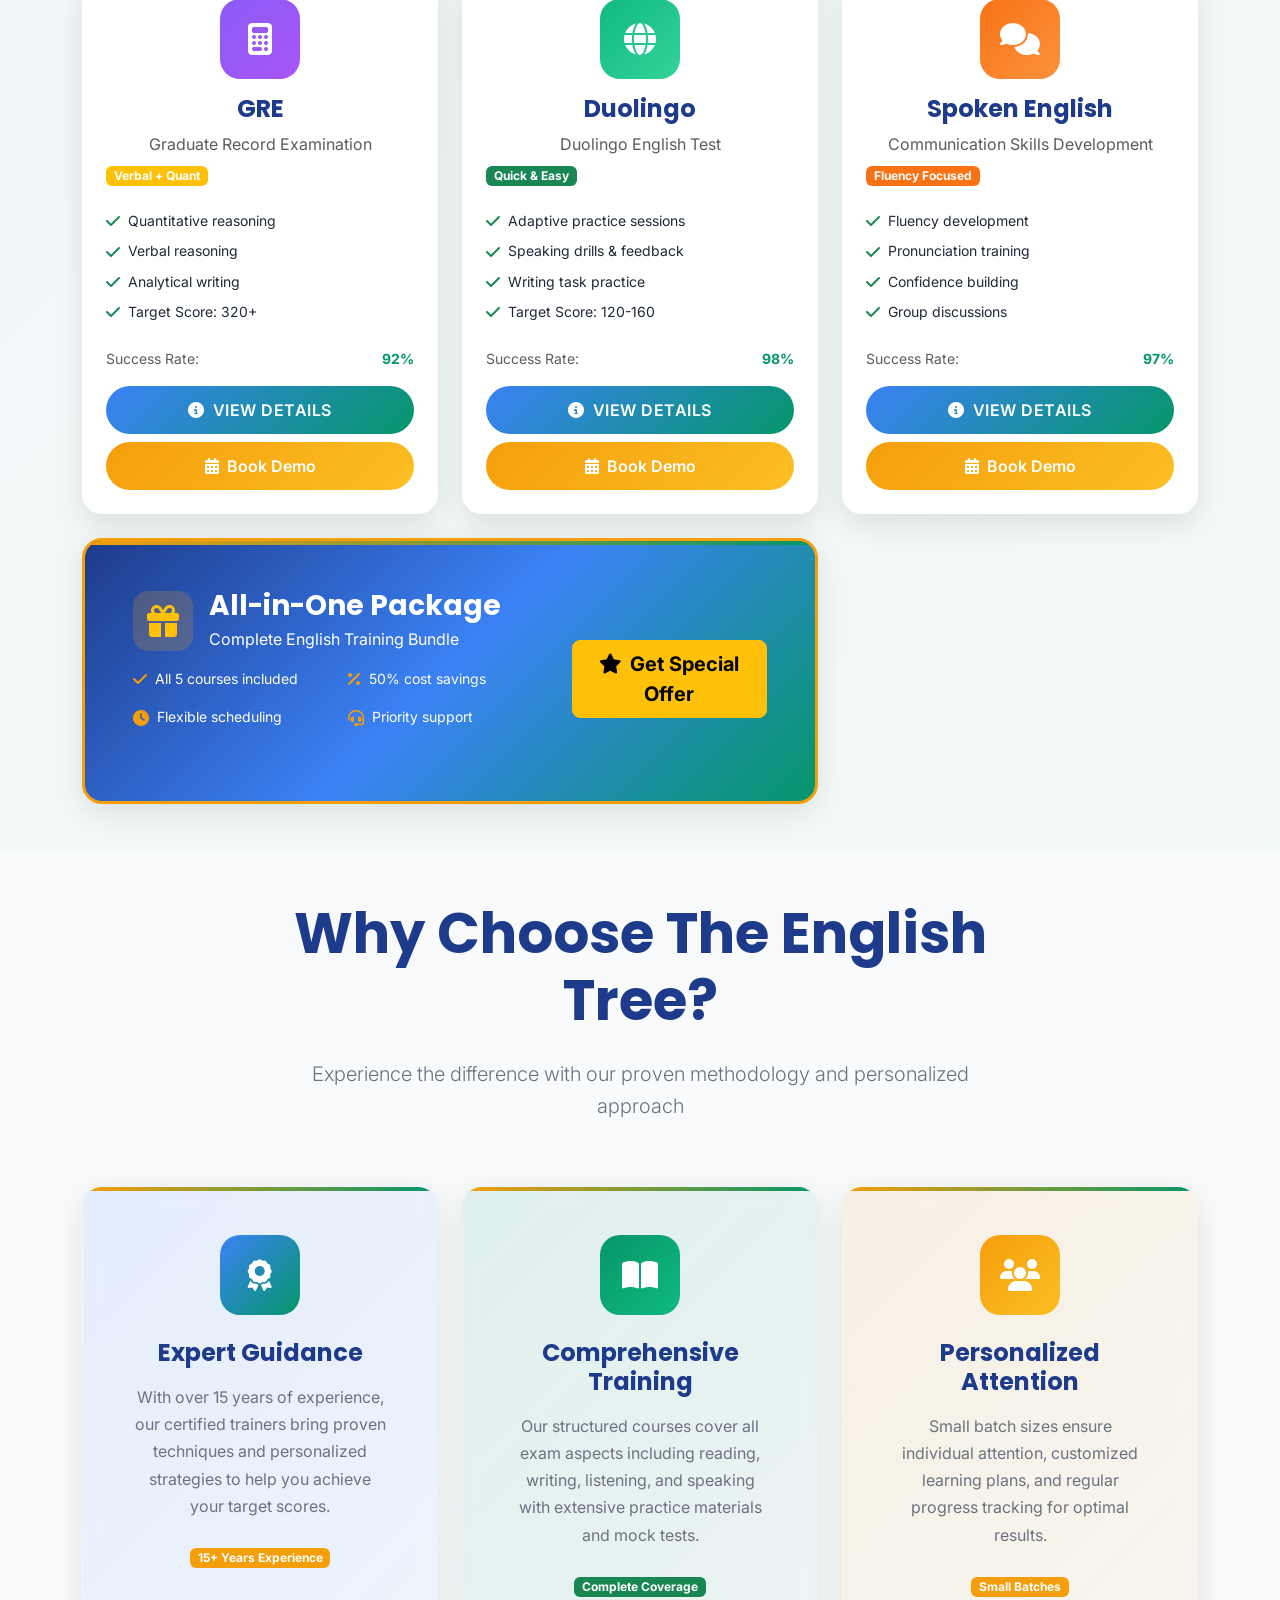
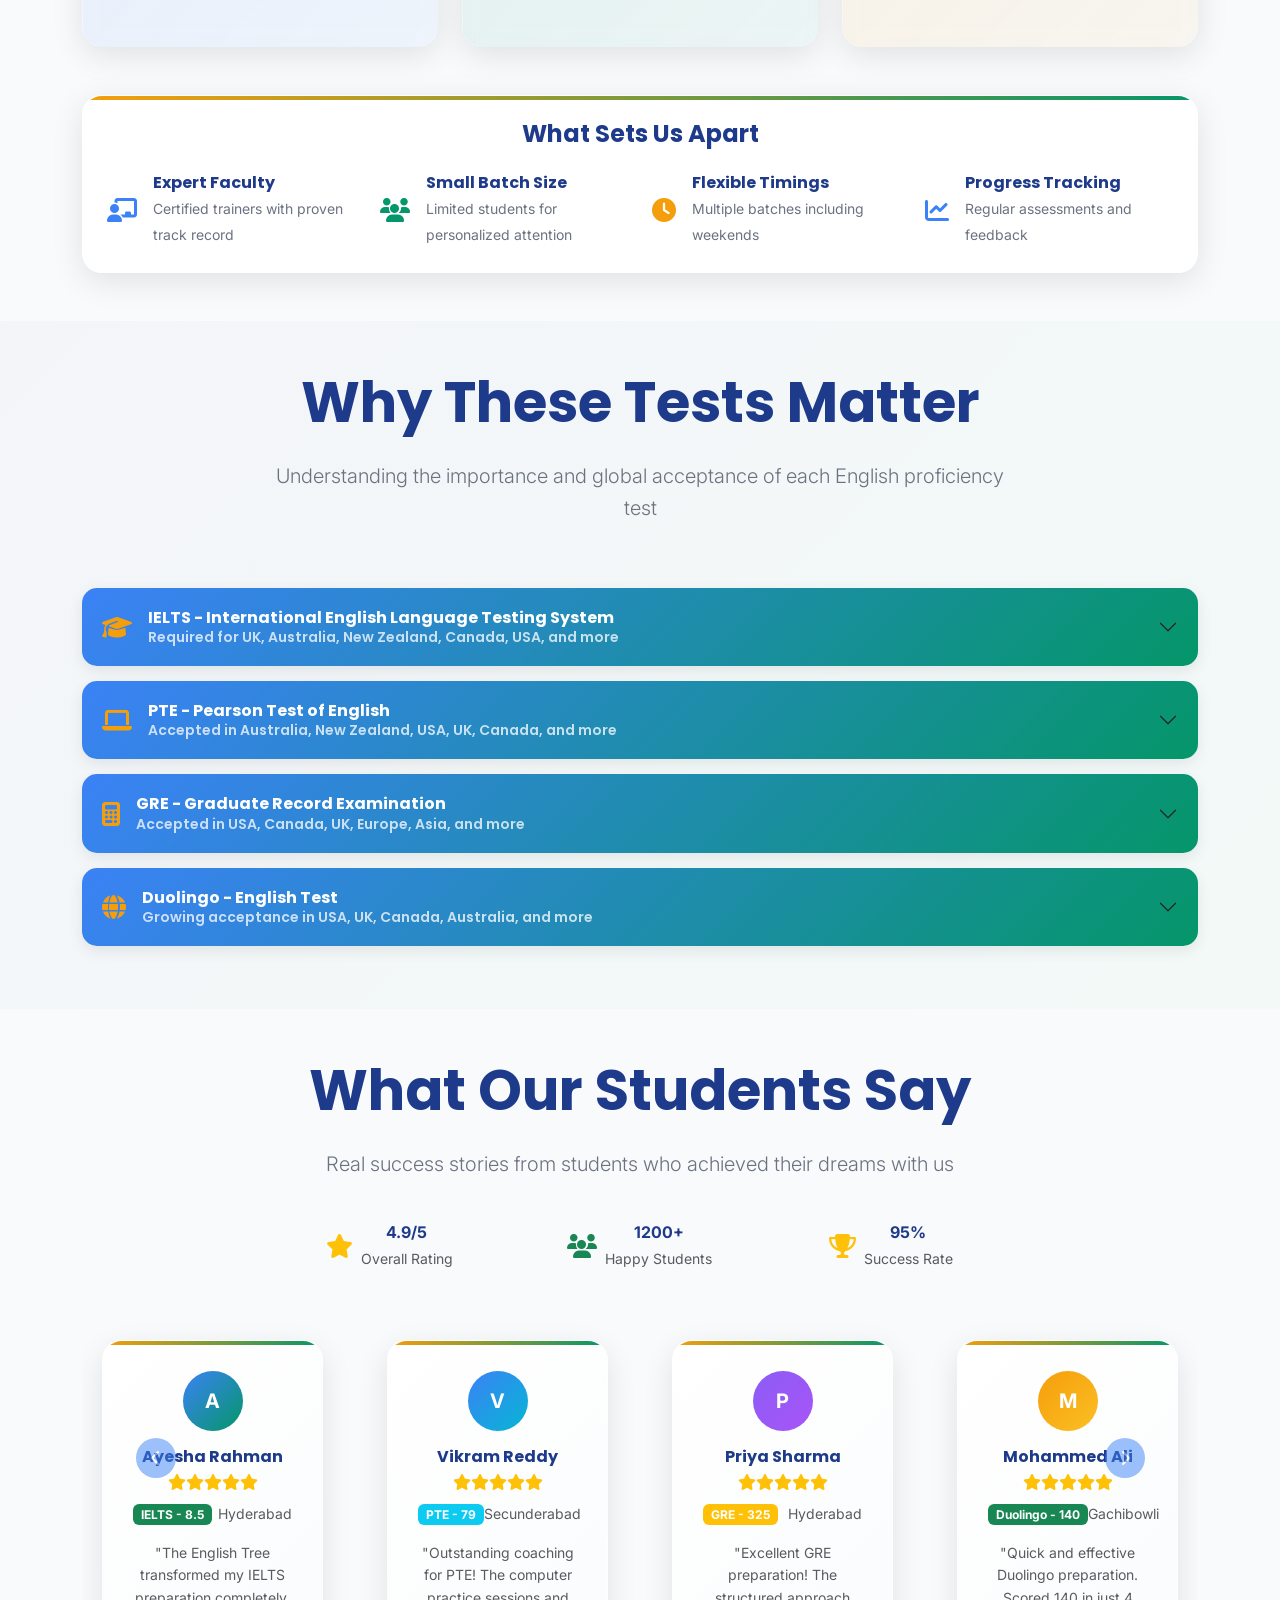
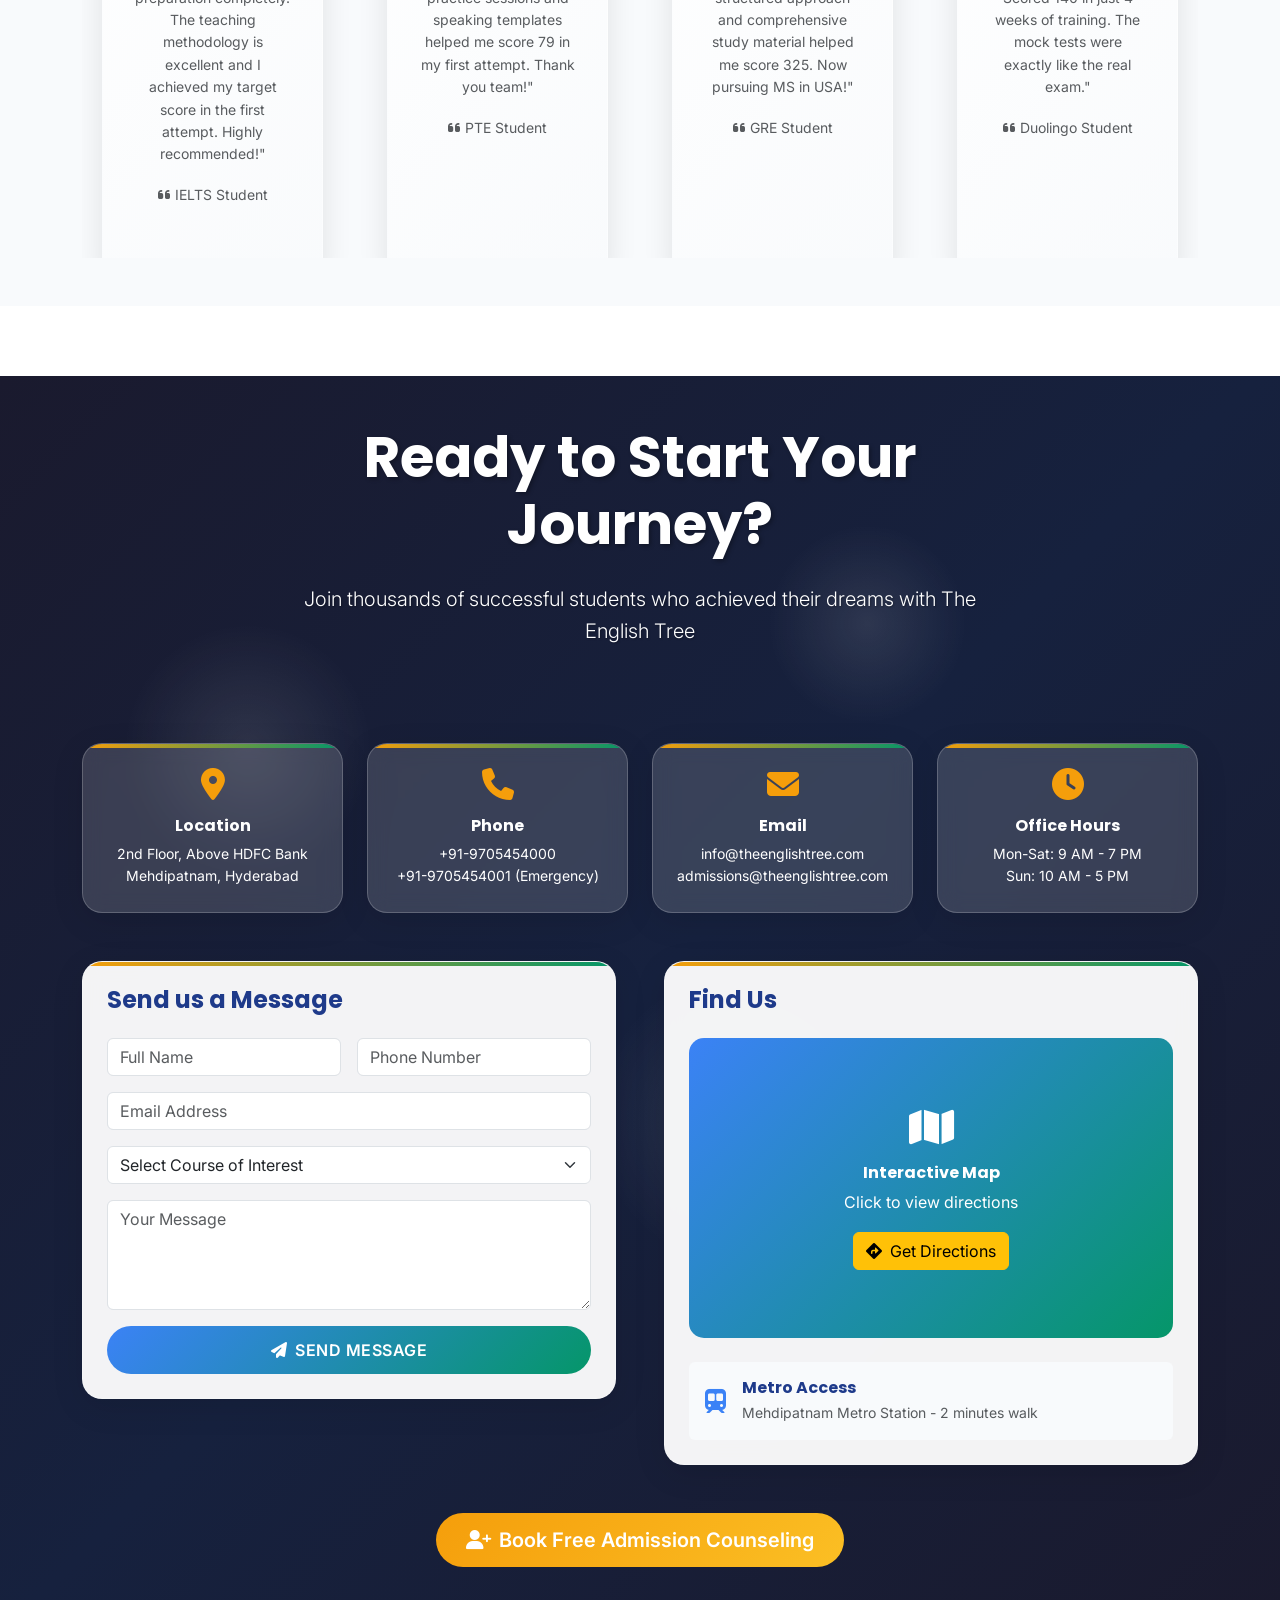
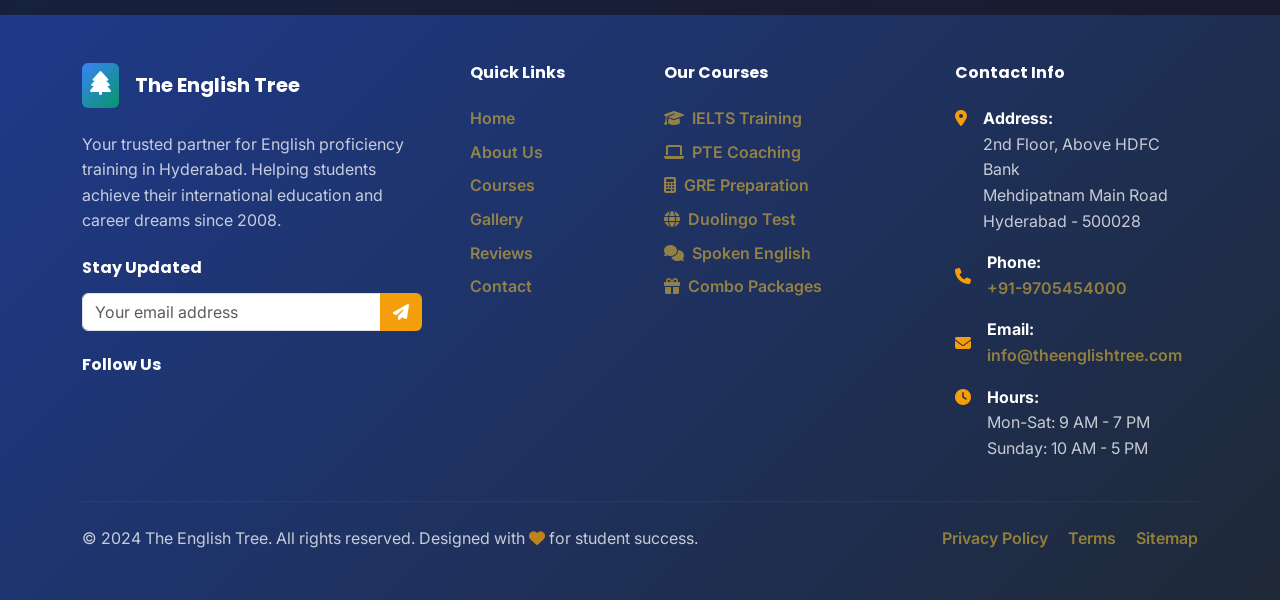
==== commit d4d6de93: "Update index.html" ====
--- a/index.html
+++ b/index.html
@@ -1419,23 +1419,7 @@
                     <!-- Social Media -->
                     <div>
     <h6 class="fw-bold mb-3">Follow Us</h6>
-    <div class="footer-social-icon">
-        <a href="https://www.facebook.com/theenglishtree" target="_blank" aria-label="Facebook">
-            <i class="fab fa-facebook-f"></i>
-        </a>
-        <a href="https://www.instagram.com/theenglishtree" target="_blank" aria-label="Instagram">
-            <i class="fab fa-instagram"></i>
-        </a>
-        <a href="https://twitter.com/theenglishtree" target="_blank" aria-label="Twitter">
-            <i class="fab fa-twitter"></i>
-        </a>
-        <a href="https://www.youtube.com/theenglishtree" target="_blank" aria-label="YouTube">
-            <i class="fab fa-youtube"></i>
-        </a>
-        <a href="https://www.linkedin.com/company/theenglishtree" target="_blank" aria-label="LinkedIn">
-            <i class="fab fa-linkedin-in"></i>
-        </a>
-    </div>
+
 </div>
                 </div>
                 
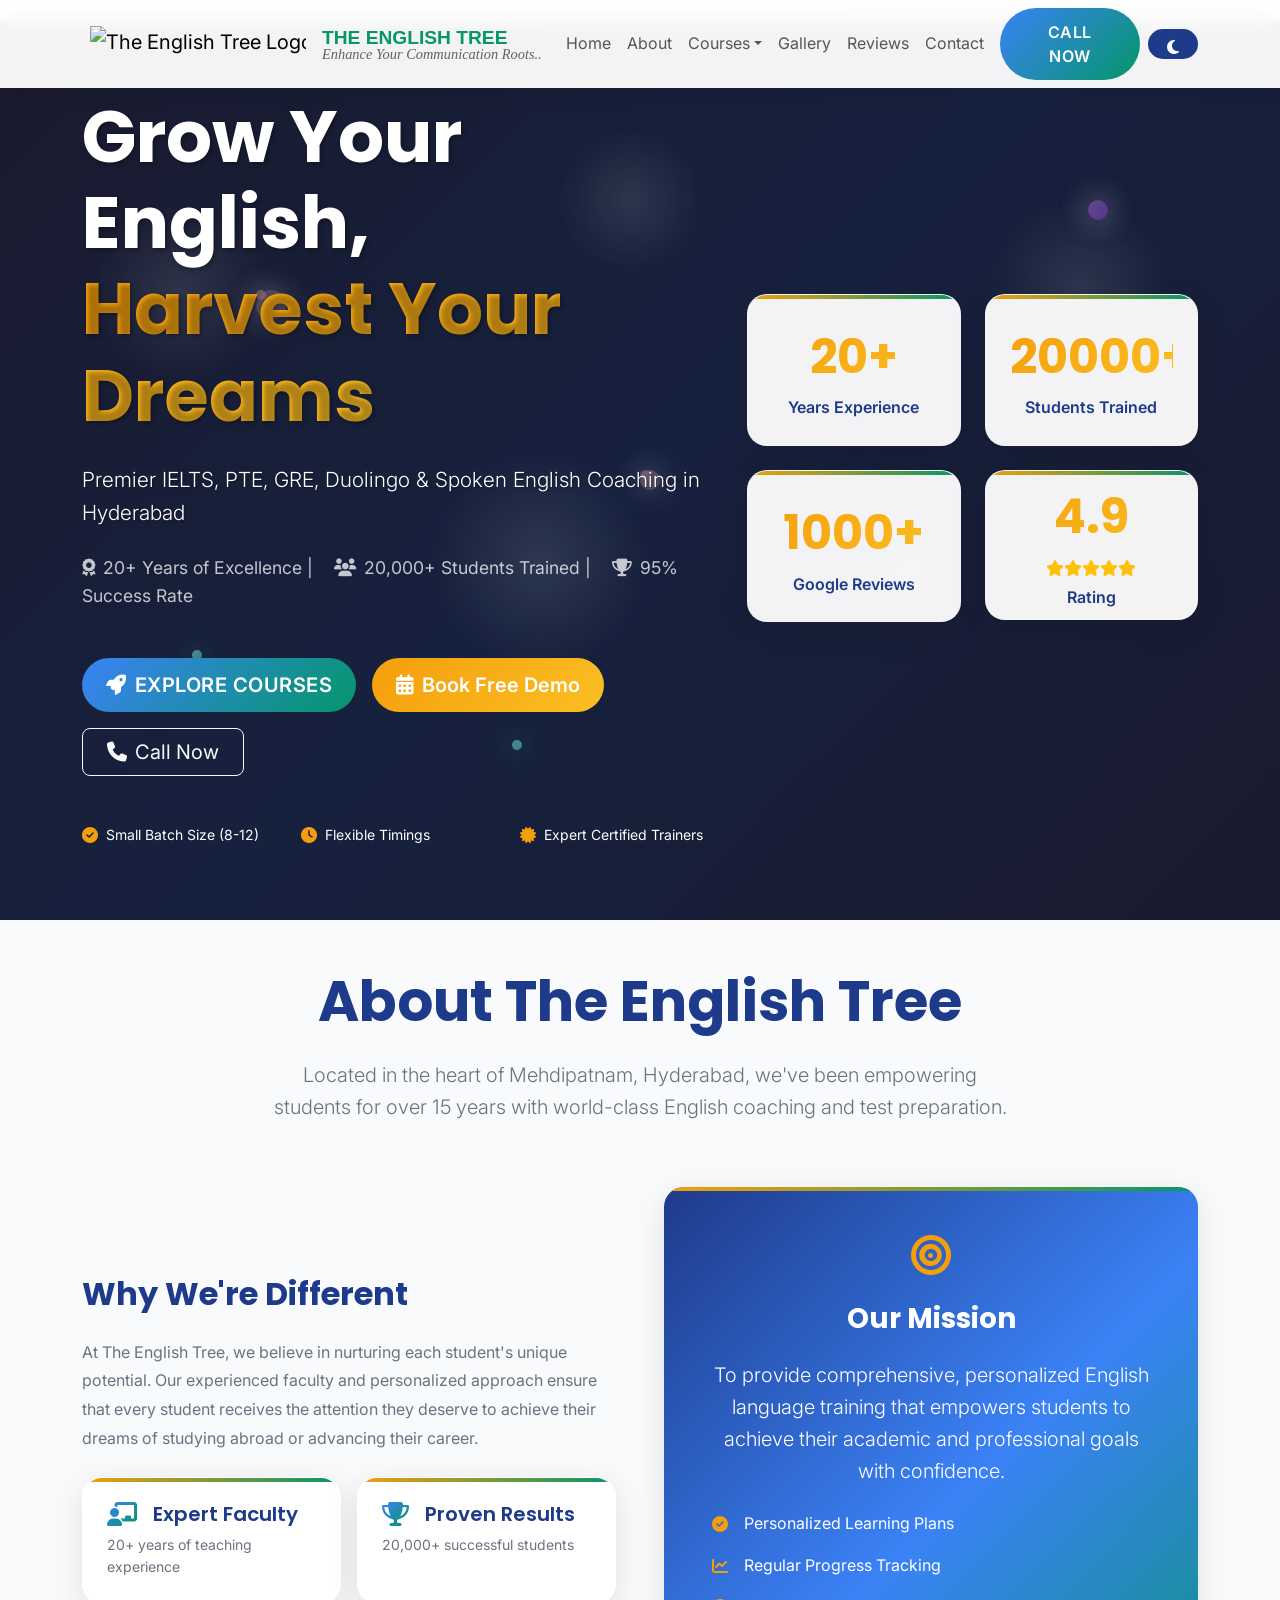
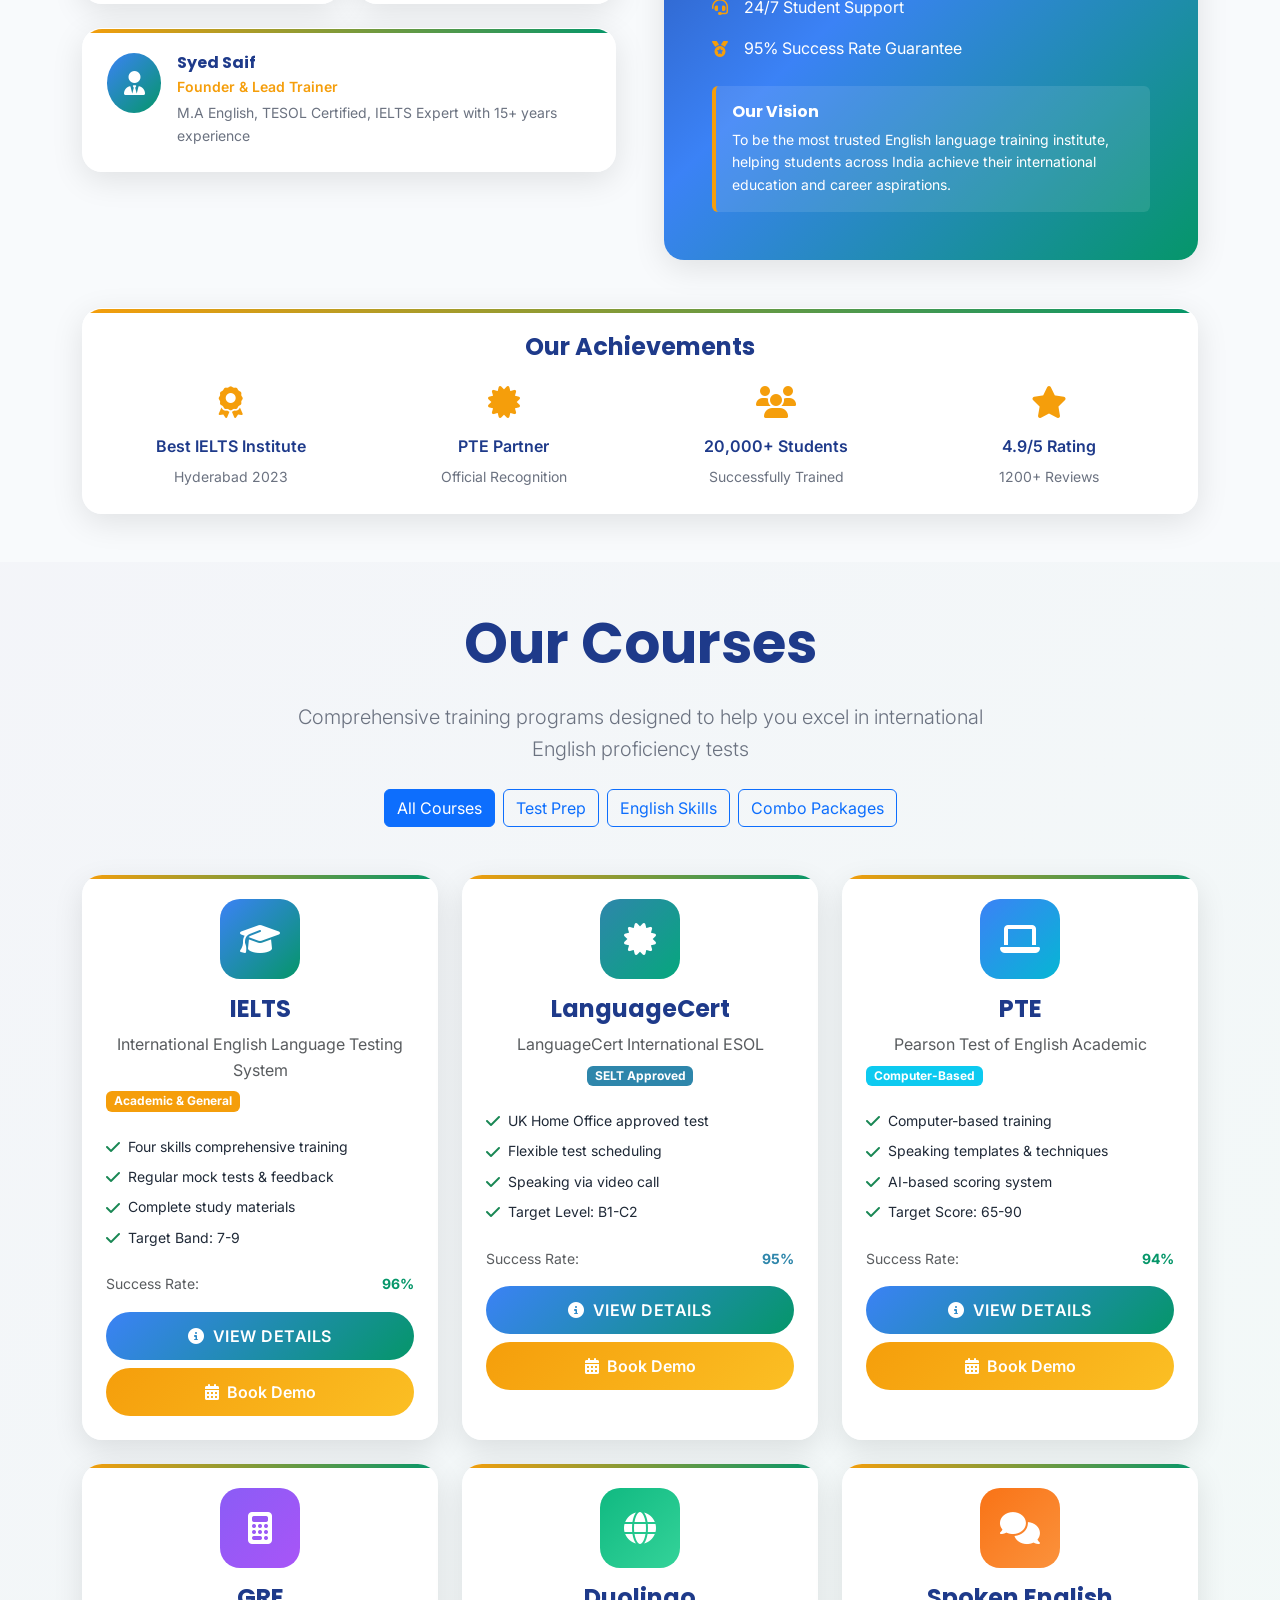
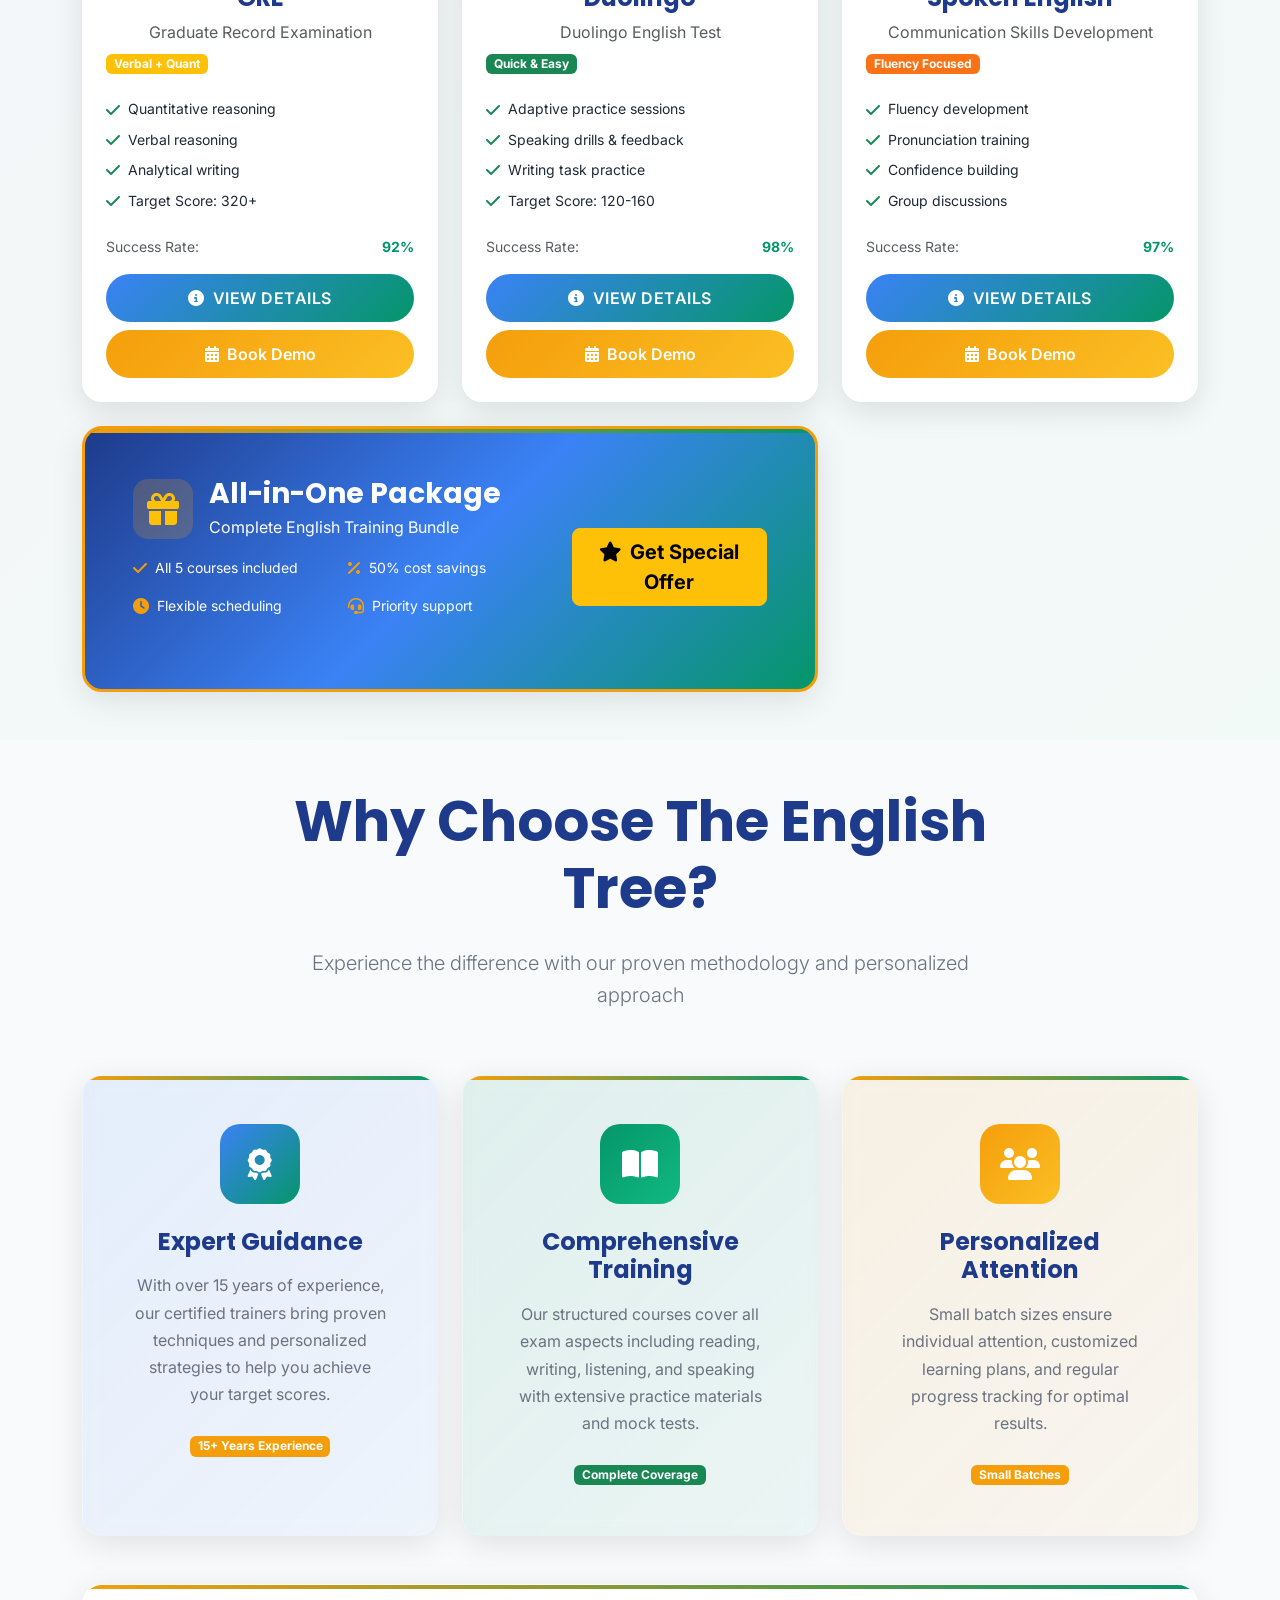
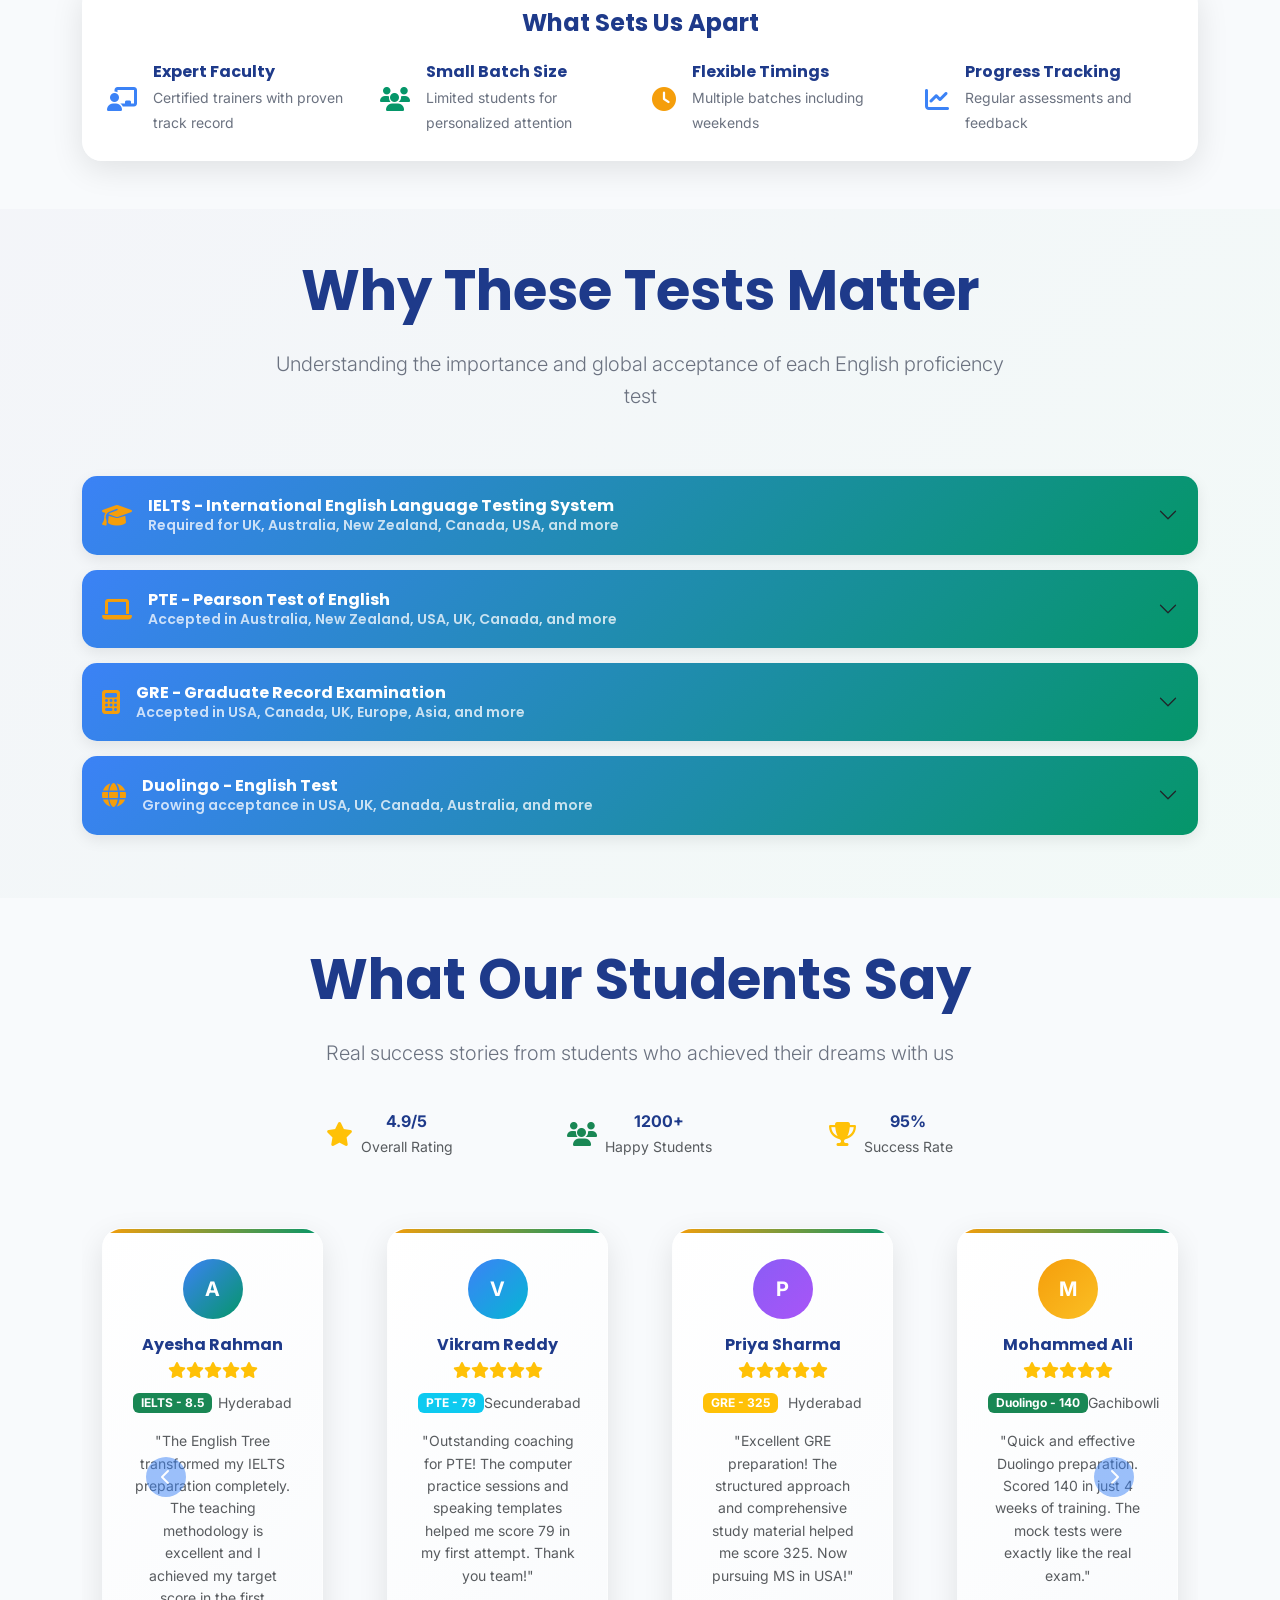
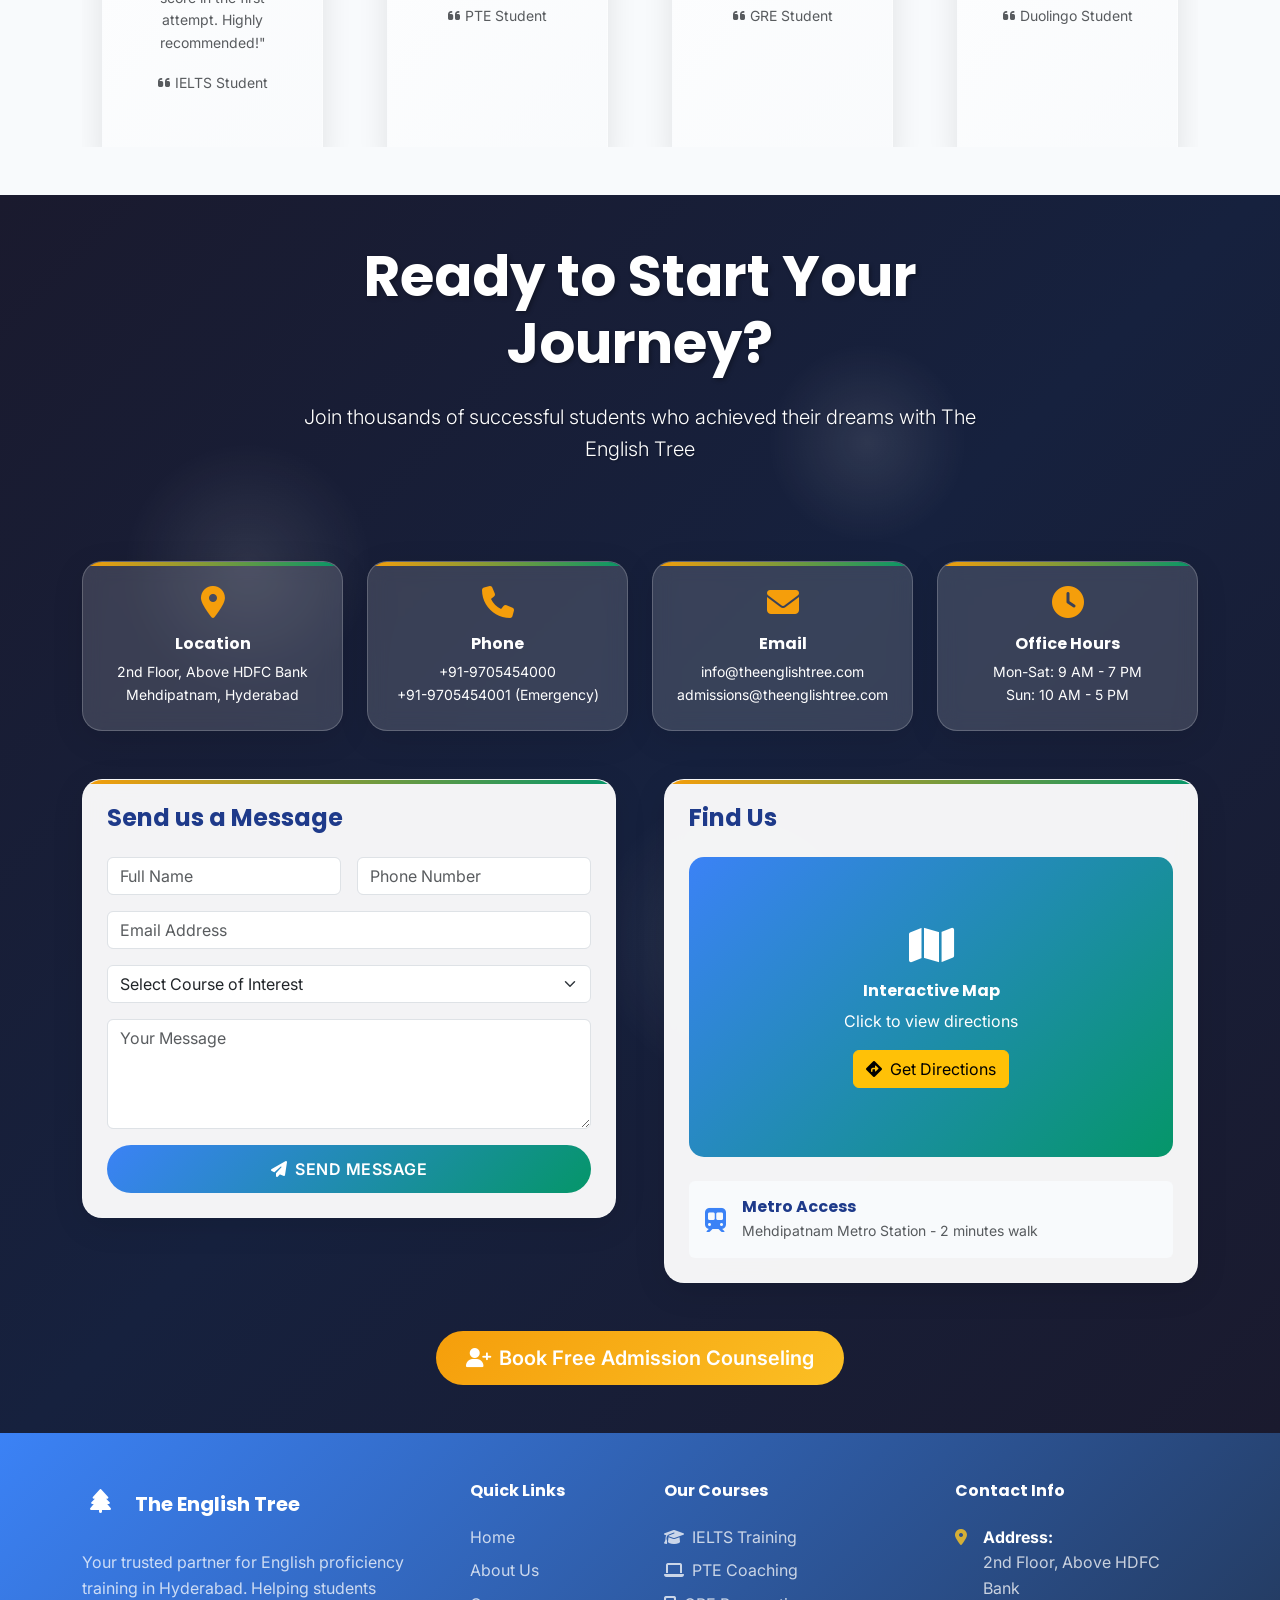
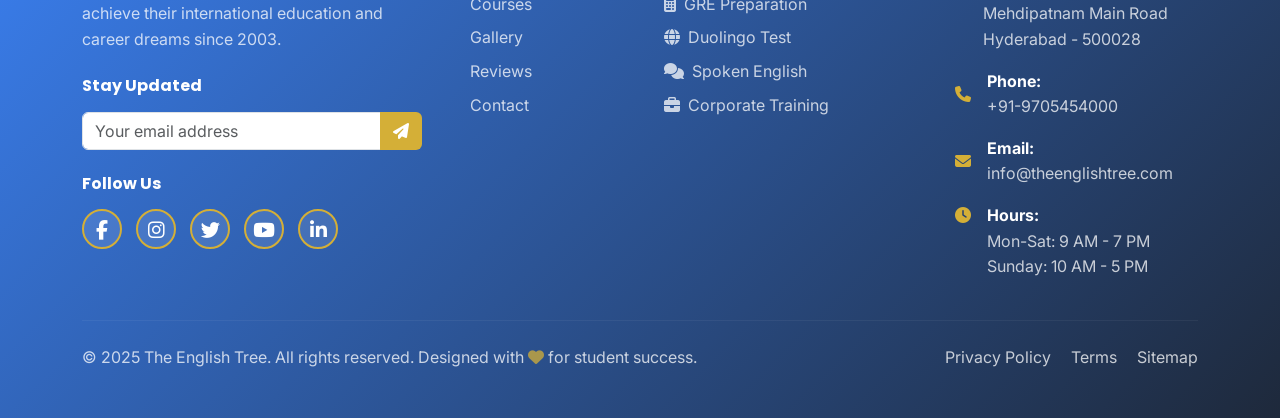
==== commit 656a44a6: "Add files via upload updates" ====
--- a/index.html
+++ b/index.html
@@ -24,6 +24,8 @@
     text-decoration: none;
 }
 
+
+
 .brand-text {
     display: flex;
     flex-direction: column;
@@ -61,36 +63,106 @@
         margin-right: 0.5rem !important;
     }
 }
+        
+        .social-icons a {
+            color: white;
+            margin-left: 12px;
+            font-size: 1rem;
+            transition: transform 0.3s, color 0.3s;
+        }
+
+        .social-icons a:hover {
+            transform: translateY(-2px);
+            color: var(--secondary-gold);
+        }
+
+      
+      
+
+        /* Footer Social Icons */
+        .footer-social-icon a {
+            display: inline-block;
+            width: 40px;
+            height: 40px;
+            background: rgba(255,255,255,0.1);
+            border-radius: 50%;
+            text-align: center;
+            line-height: 40px;
+            margin-right: 10px;
+            transition: all 0.3s ease;
+            border: 2px solid var(--secondary-gold);
+            color: white;
+            text-decoration: none;
+        }
+
+        .footer-social-icon a i {
+            color: white;
+            font-size: 1.2rem;
+            transition: all 0.3s ease;
+        }
+
+        .footer-social-icon a:hover {
+            background: var(--secondary-gold);
+            transform: scale(1.1);
+            border-color: var(--secondary-gold);
+        }
+
+        .footer-social-icon a:hover i {
+            color: white;
+        }
+
+        /* Responsive Design */
+        @media (max-width: 768px) {
+            body {
+                padding-top: 80px;
+            }
+
+          
+
+         
+
+            .social-icons a {
+                margin-left: 8px;
+                font-size: 0.9rem;
+            }
+
+        }
+
+        /* Footer */
+        footer {
+            background: linear-gradient(135deg, #1e293b, #334155);
+            color: white;
+            padding: 40px 0 20px;
+        }
+        
+        .footer-links a {
+            color: #cbd5e1;
+            text-decoration: none;
+            transition: color 0.3s;
+        }
+        
+        .footer-links a:hover {
+            color: white;
+        }
+
+
+
+
+
+
+
+
 
     </style>
 </head>
 <body>
-    <!-- Contact Info Bar -->
-    <div class="bg-dark text-white py-2 d-none d-md-block">
-        <div class="container">
-            <div class="row align-items-center">
-                <div class="col-md-8">
-                    <small>
-                        <i class="fas fa-phone me-2"></i>+91-9705454000
-                        <i class="fas fa-envelope ms-4 me-2"></i>info@theenglishtree.com
-                        <i class="fas fa-map-marker-alt ms-4 me-2"></i>Mehdipatnam, Hyderabad
-                    </small>
-                </div>
-                <div class="col-md-4 text-end">
-                    <a href="https://www.facebook.com/theenglishtree" class="text-white me-2" target="_blank"><i class="fab fa-facebook"></i></a>
-                    <a href="https://www.instagram.com/theenglishtree" class="text-white me-2" target="_blank"><i class="fab fa-instagram"></i></a>
-                    <a href="https://twitter.com/theenglishtree" class="text-white me-2" target="_blank"><i class="fab fa-twitter"></i></a>
-                    <a href="https://www.youtube.com/theenglishtree" class="text-white" target="_blank"><i class="fab fa-youtube"></i></a>
-                </div>
-            </div>
-        </div>
-    </div>
+    
     <!-- Main Navigation -->
     <nav class="navbar navbar-expand-lg navbar-custom fixed-top" id="mainNavbar">
         <div class="container">
             <a class="navbar-brand d-flex align-items-center" href="#home">
                 <div class="me-2 p-2 rounded">
-                    <img src="english_tree_logo-removebg-preview.png" alt="The English Tree Logo" class="logo-img">
+                    <img src="/images/english_tree_logo-removebg-preview.png" alt="The English Tree Logo" class="logo-img">
                 </div>
               <div class="brand-text">
         <span class="fw-bold brand-title" style="font-family:   sans-serif; color: var(--primary-green); font-size: 1.2rem; letter-spacing: 0px; display: block; line-height: 1.2;">THE ENGLISH TREE</span>
@@ -1242,9 +1314,6 @@
                     </div>
                     
                   
-                            <!-- Google Reviews Card -->
-
-                    </div>
                 </div>
                 
                 <!-- Carousel Controls -->
@@ -1390,19 +1459,19 @@
     </section>
 
     <!-- Footer -->
-    <footer class="py-5" style="background: linear-gradient(135deg, var(--primary-dark-blue) 0%, rgba(31, 41, 55, 1) 100%); color: white;">
+    <footer class="py-5" style="background: linear-gradient(135deg, var(--primary-blue) 0%, #1e293b 100%); color: white;">
         <div class="container">
             <div class="row g-5">
                 <!-- Brand Section -->
                 <div class="col-lg-4">
                     <div class="d-flex align-items-center mb-4">
-                        <div class="me-3 p-2 rounded" style="background: linear-gradient(135deg, var(--primary-blue), var(--primary-green));">
+                        <div class="me-3 p-2 rounded" style="background: linear-gradient(135deg, var(--primary-blue), var(--accent-green));">
                             <i class="fas fa-tree text-white fs-4"></i>
                         </div>
                         <h5 class="fw-bold mb-0" style="font-family: 'Poppins', sans-serif;">The English Tree</h5>
                     </div>
                     <p class="mb-4 opacity-75">
-                        Your trusted partner for English proficiency training in Hyderabad. Helping students achieve their international education and career dreams since 2008.
+                        Your trusted partner for English proficiency training in Hyderabad. Helping students achieve their international education and career dreams since 2003.
                     </p>
                     
                     <!-- Newsletter Signup -->
@@ -1410,7 +1479,7 @@
                         <h6 class="fw-bold mb-3">Stay Updated</h6>
                         <div class="input-group">
                             <input type="email" class="form-control" placeholder="Your email address">
-                            <button class="btn" style="background: var(--accent-gold); color: white;">
+                            <button class="btn" style="background: var(--secondary-gold); color: white;">
                                 <i class="fas fa-paper-plane"></i>
                             </button>
                         </div>
@@ -1418,21 +1487,37 @@
                     
                     <!-- Social Media -->
                     <div>
-    <h6 class="fw-bold mb-3">Follow Us</h6>
-
-</div>
+                        <h6 class="fw-bold mb-3">Follow Us</h6>
+                        <div class="footer-social-icon">
+                            <a href="https://www.facebook.com/theenglishtree" target="_blank" aria-label="Facebook">
+                                <i class="fab fa-facebook-f"></i>
+                            </a>
+                            <a href="https://www.instagram.com/theenglishtree" target="_blank" aria-label="Instagram">
+                                <i class="fab fa-instagram"></i>
+                            </a>
+                            <a href="https://twitter.com/theenglishtree" target="_blank" aria-label="Twitter">
+                                <i class="fab fa-twitter"></i>
+                            </a>
+                            <a href="https://www.youtube.com/theenglishtree" target="_blank" aria-label="YouTube">
+                                <i class="fab fa-youtube"></i>
+                            </a>
+                            <a href="https://www.linkedin.com/company/theenglishtree" target="_blank" aria-label="LinkedIn">
+                                <i class="fab fa-linkedin-in"></i>
+                            </a>
+                        </div>
+                    </div>
                 </div>
                 
                 <!-- Quick Links -->
                 <div class="col-lg-2 col-md-6">
                     <h6 class="fw-bold mb-4">Quick Links</h6>
                     <ul class="list-unstyled">
-                        <li class="mb-2"><a href="#home" class="text-decoration-none opacity-75 hover-opacity-100">Home</a></li>
-                        <li class="mb-2"><a href="#about" class="text-decoration-none opacity-75 hover-opacity-100">About Us</a></li>
-                        <li class="mb-2"><a href="#courses" class="text-decoration-none opacity-75 hover-opacity-100">Courses</a></li>
-                        <li class="mb-2"><a href="#gallery" class="text-decoration-none opacity-75 hover-opacity-100">Gallery</a></li>
-                        <li class="mb-2"><a href="#testimonials" class="text-decoration-none opacity-75 hover-opacity-100">Reviews</a></li>
-                        <li class="mb-2"><a href="#contact" class="text-decoration-none opacity-75 hover-opacity-100">Contact</a></li>
+                        <li class="mb-2"><a href="index.html" class="text-decoration-none opacity-75 hover-opacity-100" style="color: white;">Home</a></li>
+                        <li class="mb-2"><a href="about.html" class="text-decoration-none opacity-75 hover-opacity-100" style="color: white;">About Us</a></li>
+                        <li class="mb-2"><a href="courses.html" class="text-decoration-none opacity-75 hover-opacity-100" style="color: white;">Courses</a></li>
+                        <li class="mb-2"><a href="gallery.html" class="text-decoration-none opacity-75 hover-opacity-100" style="color: white;">Gallery</a></li>
+                        <li class="mb-2"><a href="testimonials.html" class="text-decoration-none opacity-75 hover-opacity-100" style="color: white;">Reviews</a></li>
+                        <li class="mb-2"><a href="contact.html" class="text-decoration-none opacity-75 hover-opacity-100" style="color: white;">Contact</a></li>
                     </ul>
                 </div>
                 
@@ -1441,33 +1526,33 @@
                     <h6 class="fw-bold mb-4">Our Courses</h6>
                     <ul class="list-unstyled">
                         <li class="mb-2">
-                            <a href="#" class="text-decoration-none opacity-75 hover-opacity-100">
+                            <a href="ielts.html" class="text-decoration-none opacity-75 hover-opacity-100" style="color: white;">
                                 <i class="fas fa-graduation-cap me-2"></i>IELTS Training
                             </a>
                         </li>
                         <li class="mb-2">
-                            <a href="#" class="text-decoration-none opacity-75 hover-opacity-100">
+                            <a href="pte.html" class="text-decoration-none opacity-75 hover-opacity-100" style="color: white;">
                                 <i class="fas fa-laptop me-2"></i>PTE Coaching
                             </a>
                         </li>
                         <li class="mb-2">
-                            <a href="#" class="text-decoration-none opacity-75 hover-opacity-100">
+                            <a href="gre.html" class="text-decoration-none opacity-75 hover-opacity-100" style="color: white;">
                                 <i class="fas fa-calculator me-2"></i>GRE Preparation
                             </a>
                         </li>
                         <li class="mb-2">
-                            <a href="#" class="text-decoration-none opacity-75 hover-opacity-100">
+                            <a href="duolingo.html" class="text-decoration-none opacity-75 hover-opacity-100" style="color: white;">
                                 <i class="fas fa-globe me-2"></i>Duolingo Test
                             </a>
                         </li>
                         <li class="mb-2">
-                            <a href="#" class="text-decoration-none opacity-75 hover-opacity-100">
+                            <a href="spoken-english.html" class="text-decoration-none opacity-75 hover-opacity-100" style="color: white;">
                                 <i class="fas fa-comments me-2"></i>Spoken English
                             </a>
                         </li>
                         <li class="mb-2">
-                            <a href="#" class="text-decoration-none opacity-75 hover-opacity-100">
-                                <i class="fas fa-gift me-2"></i>Combo Packages
+                            <a href="corporate-training.html" class="text-decoration-none opacity-75 hover-opacity-100" style="color: white;">
+                                <i class="fas fa-briefcase me-2"></i>Corporate Training
                             </a>
                         </li>
                     </ul>
@@ -1478,7 +1563,7 @@
                     <h6 class="fw-bold mb-4">Contact Info</h6>
                     <div class="mb-3">
                         <div class="d-flex align-items-start mb-2">
-                            <i class="fas fa-map-marker-alt me-3 mt-1" style="color: var(--accent-gold);"></i>
+                            <i class="fas fa-map-marker-alt me-3 mt-1" style="color: var(--secondary-gold);"></i>
                             <div>
                                 <strong>Address:</strong><br>
                                 <span class="opacity-75">2nd Floor, Above HDFC Bank<br>Mehdipatnam Main Road<br>Hyderabad - 500028</span>
@@ -1488,27 +1573,27 @@
                     
                     <div class="mb-3">
                         <div class="d-flex align-items-center mb-2">
-                            <i class="fas fa-phone me-3" style="color: var(--accent-gold);"></i>
+                            <i class="fas fa-phone me-3" style="color: var(--secondary-gold);"></i>
                             <div>
                                 <strong>Phone:</strong><br>
-                                <a href="tel:+919705454000" class="text-decoration-none opacity-75">+91-9705454000</a>
+                                <a href="tel:+919705454000" class="text-decoration-none opacity-75" style="color: white;">+91-9705454000</a>
                             </div>
                         </div>
                     </div>
                     
                     <div class="mb-3">
                         <div class="d-flex align-items-center mb-2">
-                            <i class="fas fa-envelope me-3" style="color: var(--accent-gold);"></i>
+                            <i class="fas fa-envelope me-3" style="color: var(--secondary-gold);"></i>
                             <div>
                                 <strong>Email:</strong><br>
-                                <a href="mailto:info@theenglishtree.com" class="text-decoration-none opacity-75">info@theenglishtree.com</a>
+                                <a href="mailto:info@theenglishtree.com" class="text-decoration-none opacity-75" style="color: white;">info@theenglishtree.com</a>
                             </div>
                         </div>
                     </div>
                     
                     <div class="mb-3">
                         <div class="d-flex align-items-start">
-                            <i class="fas fa-clock me-3 mt-1" style="color: var(--accent-gold);"></i>
+                            <i class="fas fa-clock me-3 mt-1" style="color: var(--secondary-gold);"></i>
                             <div>
                                 <strong>Hours:</strong><br>
                                 <span class="opacity-75">Mon-Sat: 9 AM - 7 PM<br>Sunday: 10 AM - 5 PM</span>
@@ -1523,17 +1608,20 @@
             <div class="row align-items-center">
                 <div class="col-md-8">
                     <p class="mb-0 opacity-75">
-                        &copy; 2024 The English Tree. All rights reserved. Designed with <i class="fas fa-heart" style="color: var(--accent-gold);"></i> for student success.
+                        &copy; 2025 The English Tree. All rights reserved. Designed with <i class="fas fa-heart" style="color: var(--secondary-gold);"></i> for student success.
                     </p>
                 </div>
                 <div class="col-md-4 text-md-end mt-3 mt-md-0">
-                    <a href="#" class="text-decoration-none opacity-75 me-3">Privacy Policy</a>
-                    <a href="#" class="text-decoration-none opacity-75 me-3">Terms</a>
-                    <a href="#" class="text-decoration-none opacity-75">Sitemap</a>
+                    <a href="privacy.html" class="text-decoration-none opacity-75 me-3" style="color: white;">Privacy Policy</a>
+                    <a href="terms.html" class="text-decoration-none opacity-75 me-3" style="color: white;">Terms</a>
+                    <a href="sitemap.html" class="text-decoration-none opacity-75" style="color: white;">Sitemap</a>
                 </div>
             </div>
         </div>
     </footer>
+            
+     
+       
 
     <script>
         // Mobile menu toggle
@@ -1619,8 +1707,7 @@
             }
         });
     </script>
-    <!-- Floating Action Buttons -->
- 
+  
 
     <!-- Modals -->
     <!-- Course Details Modal -->
@@ -1718,79 +1805,9 @@
             </div>
         </div>
     </div>
+  
     
-    <!-- Video Testimonial Modal -->
-    <div class="modal fade" id="videoModal" tabindex="-1">
-        <div class="modal-dialog modal-xl">
-            <div class="modal-content">
-                <div class="modal-header">
-                    <h5 class="modal-title fw-bold" style="color: var(--primary-dark-blue);">Student Success Stories</h5>
-                    <button type="button" class="btn-close" data-bs-dismiss="modal"></button>
-                </div>
-                <div class="modal-body">
-                    <div class="text-center py-5">
-                        <i class="fas fa-video fs-1 mb-4" style="color: var(--primary-blue);"></i>
-                        <h5 class="fw-bold mb-3">Video Testimonials</h5>
-                        <p class="mb-4">Watch our students share their success stories and experiences</p>
-                        <div class="alert alert-info">
-                            <i class="fas fa-info-circle me-2"></i>
-                            Video testimonials are available on our YouTube channel
-                        </div>
-                        <a href="https://www.youtube.com/theenglishtree" target="_blank" class="btn btn-primary-custom">
-                            <i class="fab fa-youtube me-2"></i>Watch on YouTube
-                        </a>
-                    </div>
-                </div>
-            </div>
-        </div>
-    </div>
-    
-    <!-- Virtual Tour Modal -->
-    <div class="modal fade" id="tourModal" tabindex="-1">
-        <div class="modal-dialog modal-xl">
-            <div class="modal-content">
-                <div class="modal-header">
-                    <h5 class="modal-title fw-bold" style="color: var(--primary-dark-blue);">Virtual Institute Tour</h5>
-                    <button type="button" class="btn-close" data-bs-dismiss="modal"></button>
-                </div>
-                <div class="modal-body">
-                    <div class="text-center py-5">
-                        <i class="fas fa-street-view fs-1 mb-4" style="color: var(--primary-blue);"></i>
-                        <h5 class="fw-bold mb-3">Explore Our Facilities</h5>
-                        <p class="mb-4">Take a virtual tour of our modern classrooms and facilities</p>
-                        <div class="row g-4">
-                            <div class="col-md-6">
-                                <div class="card h-100">
-                                    <div class="card-body text-center">
-                                        <i class="fas fa-chalkboard fs-3 mb-3" style="color: var(--primary-blue);"></i>
-                                        <h6 class="fw-bold">Smart Classrooms</h6>
-                                        <p class="small">AC classrooms equipped with smart boards and audio systems</p>
-                                    </div>
-                                </div>
-                            </div>
-                            <div class="col-md-6">
-                                <div class="card h-100">
-                                    <div class="card-body text-center">
-                                        <i class="fas fa-laptop fs-3 mb-3" style="color: var(--primary-green);"></i>
-                                        <h6 class="fw-bold">Computer Lab</h6>
-                                        <p class="small">Dedicated lab for PTE practice with latest software</p>
-                                    </div>
-                                </div>
-                            </div>
-                        </div>
-                        <div class="mt-4">
-                            <button class="btn btn-primary-custom me-2">
-                                <i class="fas fa-calendar-alt me-2"></i>Schedule Visit
-                            </button>
-                            <a href="tel:+919705454000" class="btn btn-gold-custom">
-                                <i class="fas fa-phone me-2"></i>Call for Tour
-                            </a>
-                        </div>
-                    </div>
-                </div>
-            </div>
-        </div>
-    </div>
+
     
     <!-- Bootstrap 5 JS -->
     <script src="https://cdn.jsdelivr.net/npm/bootstrap@5.3.0/dist/js/bootstrap.bundle.min.js"></script>
@@ -2004,4 +2021,4 @@
         });
     </script>
 </body>
-</html>
+</html>
--- a/style.css
+++ b/style.css
@@ -23,6 +23,7 @@
             font-family: 'Inter', sans-serif;
             line-height: 1.6;
             color: var(--text-dark);
+            overflow: hidden;
         }
 
         h1, h2, h3, h4, h5, h6 {
@@ -191,31 +192,7 @@
             padding: 20px;
         }
 
-        /* Floating Action Button */
-        .fab {
-            position: fixed;
-            bottom: 30px;
-            right: 30px;
-            width: 60px;
-            height: 60px;
-            background: linear-gradient(135deg, var(--accent-gold), var(--accent-light-gold));
-            border-radius: 50%;
-            display: flex;
-            align-items: center;
-            justify-content: center;
-            color: white;
-            font-size: 24px;
-            text-decoration: none;
-            /* box-shadow: 0 8px 20px rgba(245, 158, 11, 0.3); */
-            z-index: 1000;
-            transition: all 0.3s ease;
-        }
-
-        .fab:hover {
-            transform: scale(1.1);
-            color: white;
-        }
-
+       
         /* Success Stats */
         .stats-section {
             background: linear-gradient(135deg, var(--primary-dark-blue) 0%, var(--primary-blue) 100%);
@@ -250,117 +227,6 @@
 
         
   
-
-/* Floating Action Buttons */
-.call-float, .whatsapp-float {
-    position: fixed;
-    right: 20px;
-    z-index: 9999;
-    width: 56px;
-    height: 56px;
-    border-radius: 50%;
-    display: flex;
-    align-items: center;
-    justify-content: center;
-    color: #fff;
-    font-size: 28px;
-    box-shadow: 0 4px 16px rgba(0,0,0,0.18);
-    transition: background 0.2s, transform 0.2s;
-    cursor: pointer;
-}
-
-.call-float {
-    background: var(--primary-blue, #3b82f6);
-    bottom: 120px;
-}
-.whatsapp-float {
-    background: #25d366;
-    bottom: 50px;
-}
-
-/* More spacing on small screens */
-@media (max-width: 575.98px) {
-    .call-float {
-        bottom: 180px;
-    }
-    .whatsapp-float {
-        bottom: 100px;
-    }
-}
-
-/* Optional: hover effect */
-.call-float:hover, .whatsapp-float:hover {
-    transform: scale(1.08);
-    filter: brightness(1.1);
-}
-
-/* More spacing on small screens */
-@media (max-width: 575.98px) {
-    .call-float {
-        bottom: 180px;
-    }
-    .whatsapp-float {
-        bottom: 100px;
-    }
-}
-
-/* Optional: hover effect */
-.call-float:hover, .whatsapp-float:hover {
-    transform: scale(1.08);
-    filter: brightness(1.1);
-}
-
-.footer-social-icon a i {
-    color: #f3eef3; 
-    transition: color 0.3s ease;
-}
-
-.footer-social-icon a {
-    display: inline-block;
-    width: 40px;
-    height: 40px;
-    background: rgba(255,255,255,0.1);
-    border-radius: 50%;
-    text-align: center;
-    line-height: 40px;
-    margin-right: 10px;
-    transition: all 0.3s ease;
-    border: 2px solid var(--accent-gold);
-    color: white; /* Add this for icon color */
-    text-decoration: none;
-}
-
-.footer-social-icon a i {
-    color: white; /* Ensure icons are white */
-    font-size: 1.2rem;
-    transition: all 0.3s ease;
-}
-
-.footer-social-icon a:hover {
-    background: var(--secondary-gold);
-    transform: scale(1.1);
-    border-color: var(--secondary-gold);
-}
-
-.footer-social-icon a:hover i {
-    color: white; /* Keep icons white on hover */
-}
-/* Text color fix */
-footer {
-    color: rgba(255, 255, 255, 0.85); /* Slightly softer white for text */
-}
-
-footer a {
-    color: rgba(212, 175, 55, 0.85); /* Accent gold shade for links */
-    transition: color 0.3s ease;
-    font-weight: 600;
-}
-
-footer a:hover {
-    color: #fff; /* White on hover */
-}
-
-
 
 
       @keyframes pulse {
@@ -631,12 +497,3 @@
         }
         
      
-
-                .gradient-hero {
-            margin-top: 70px; /* Or padding-top: 70px; */
-        }
-     @media (max-width: 991.98px) {
-            .gradient-hero {
-                margin-top: 56px;
-            }
-        }
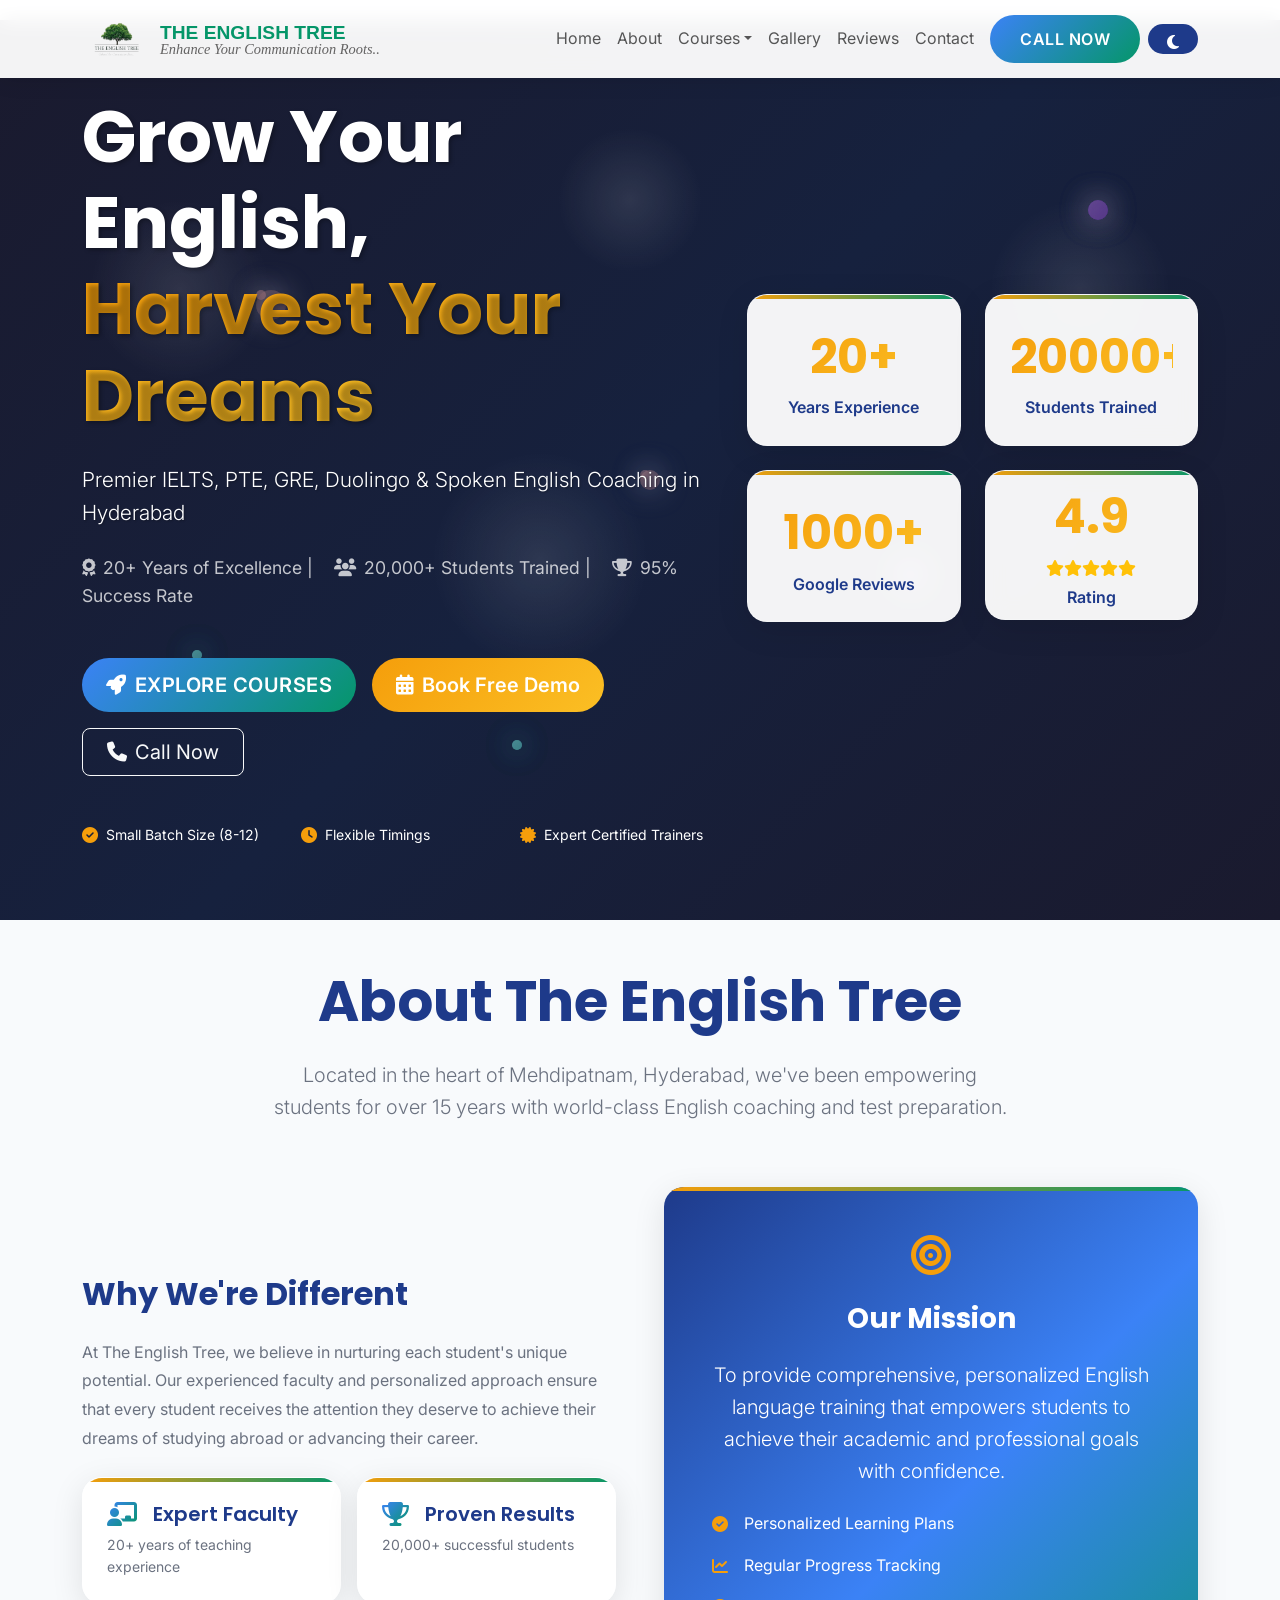
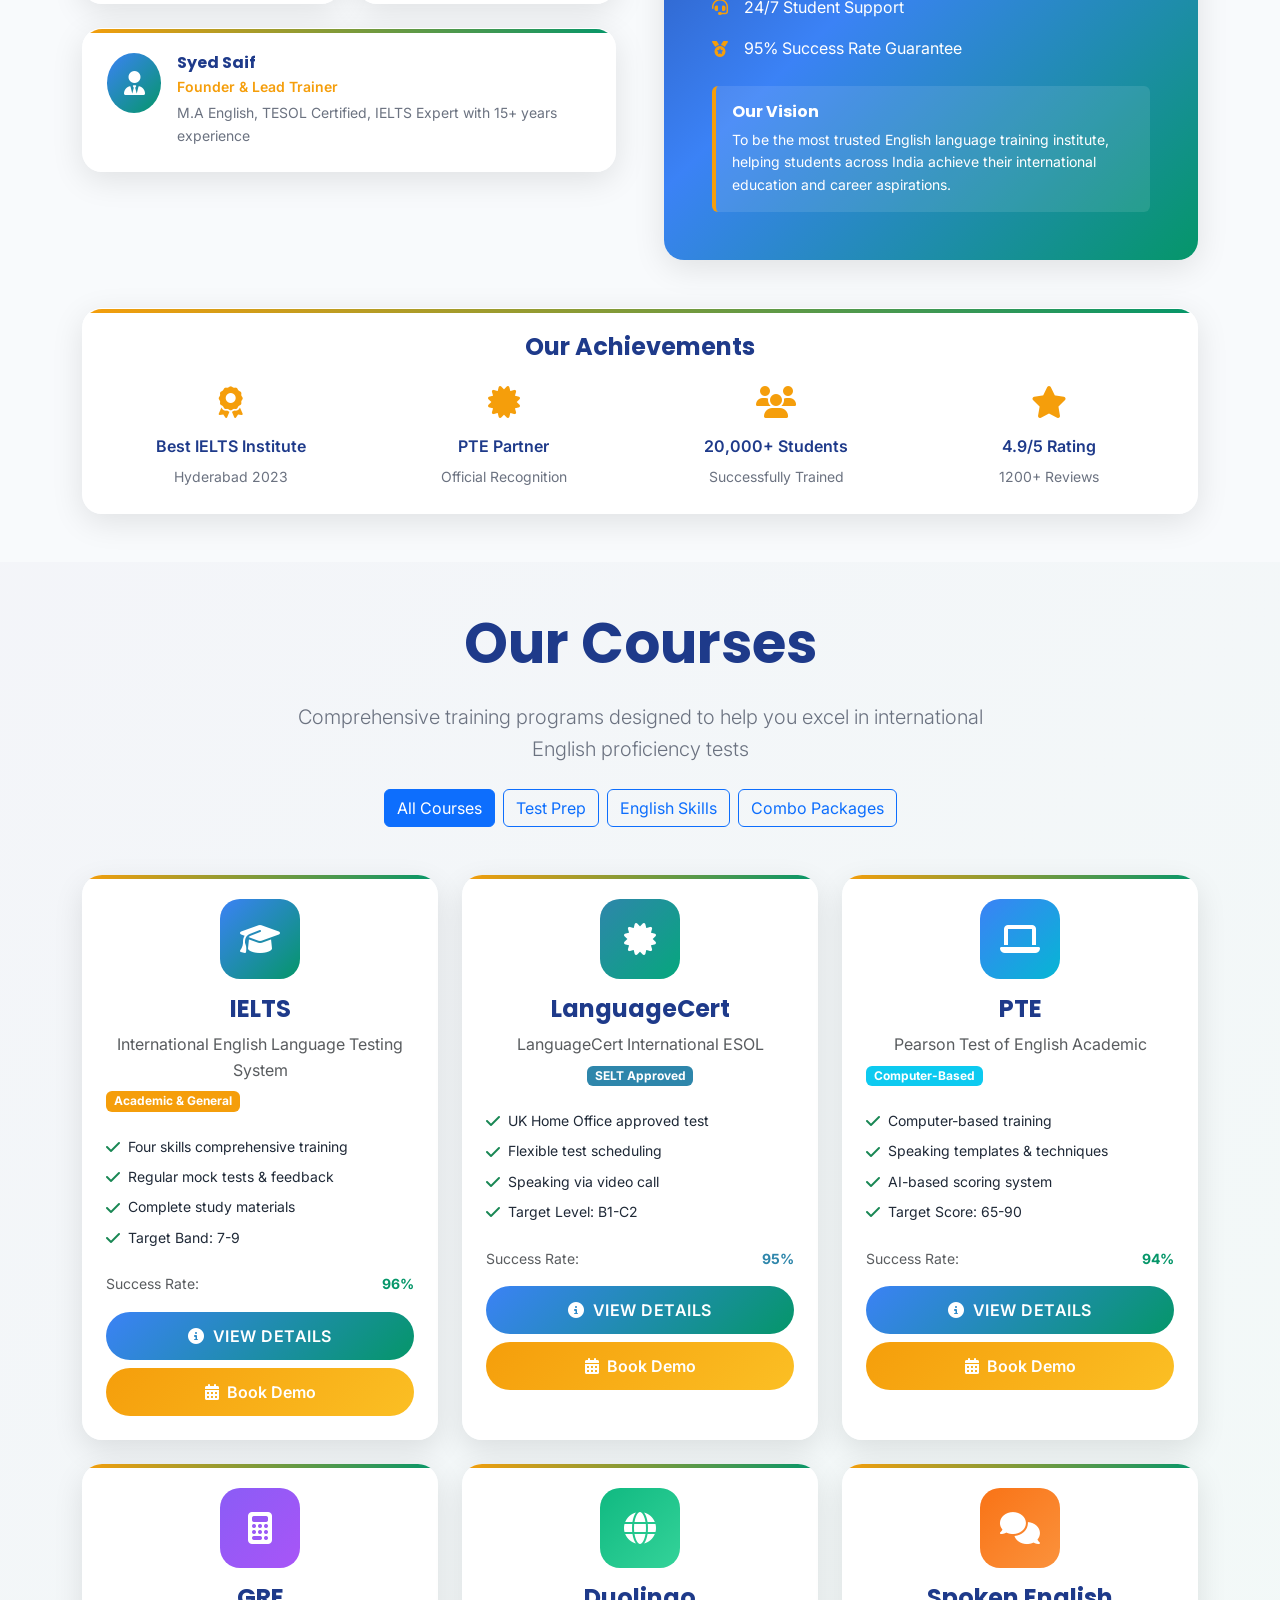
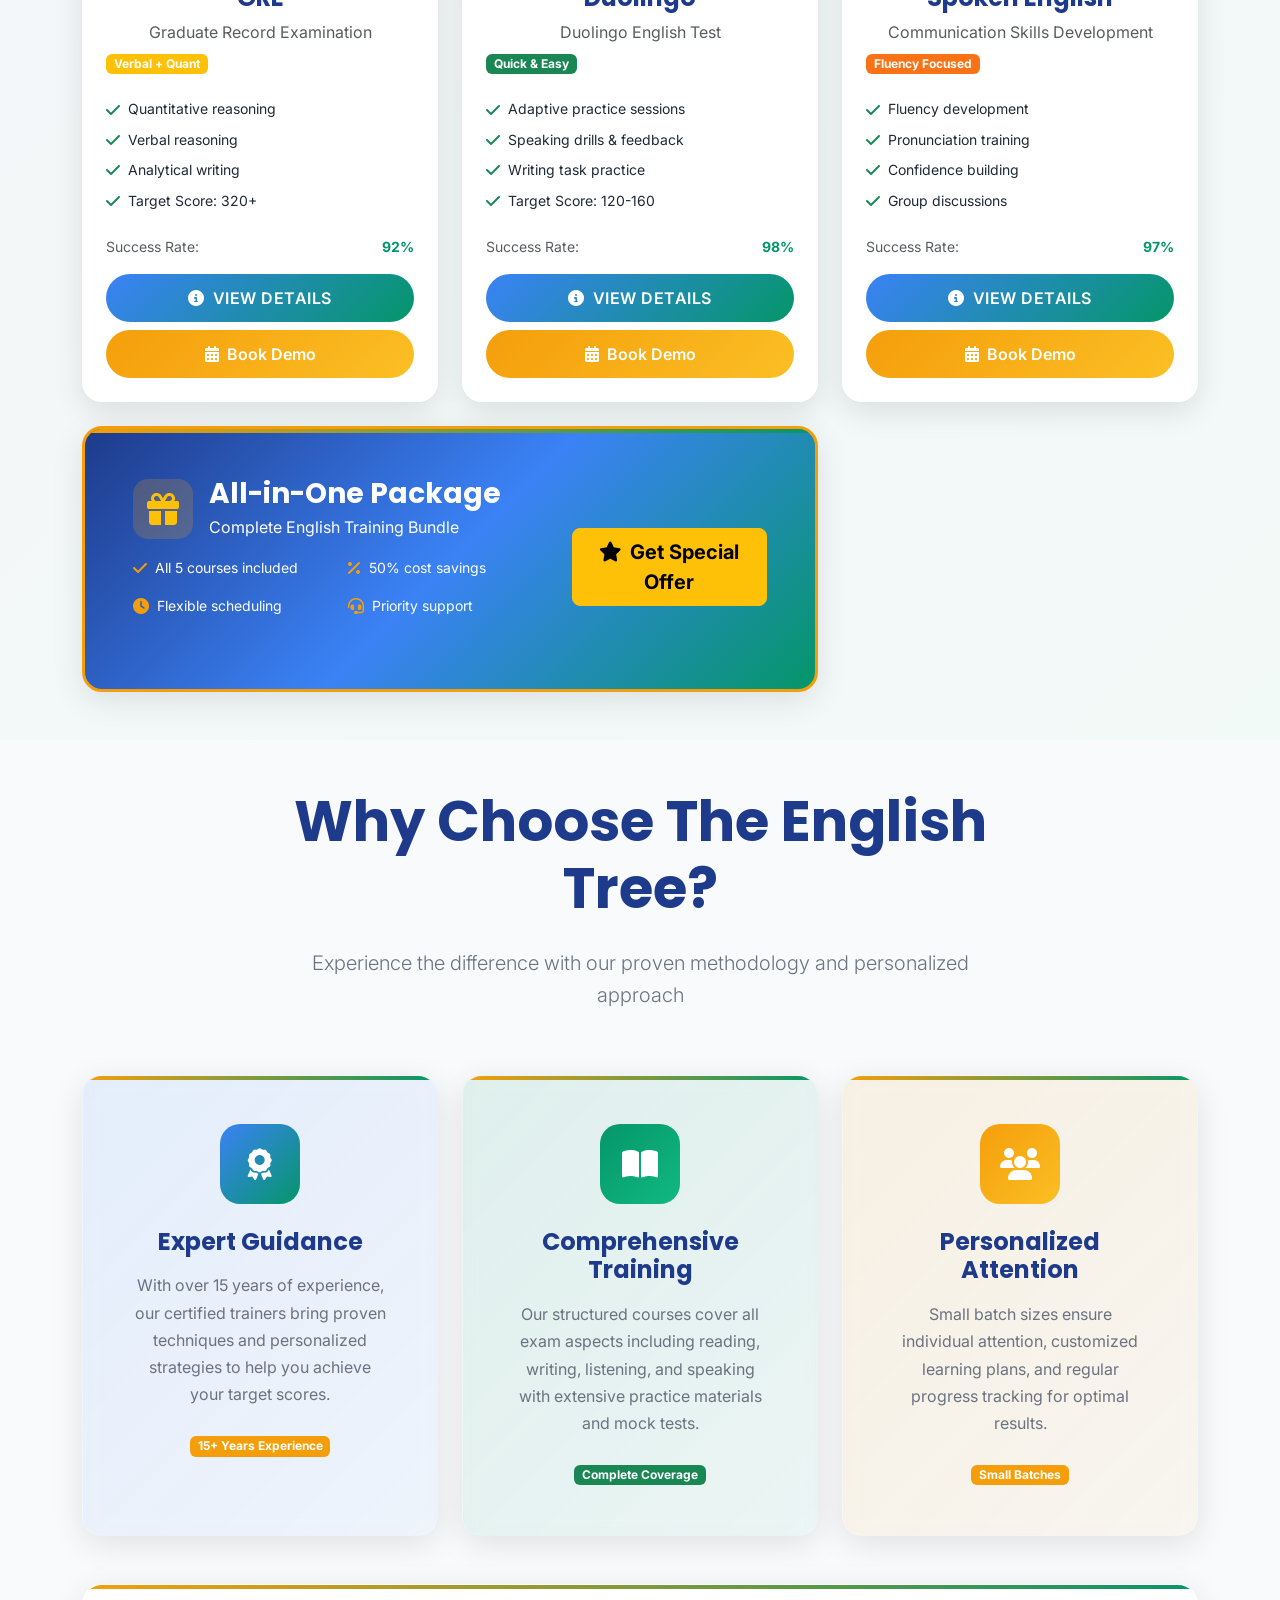
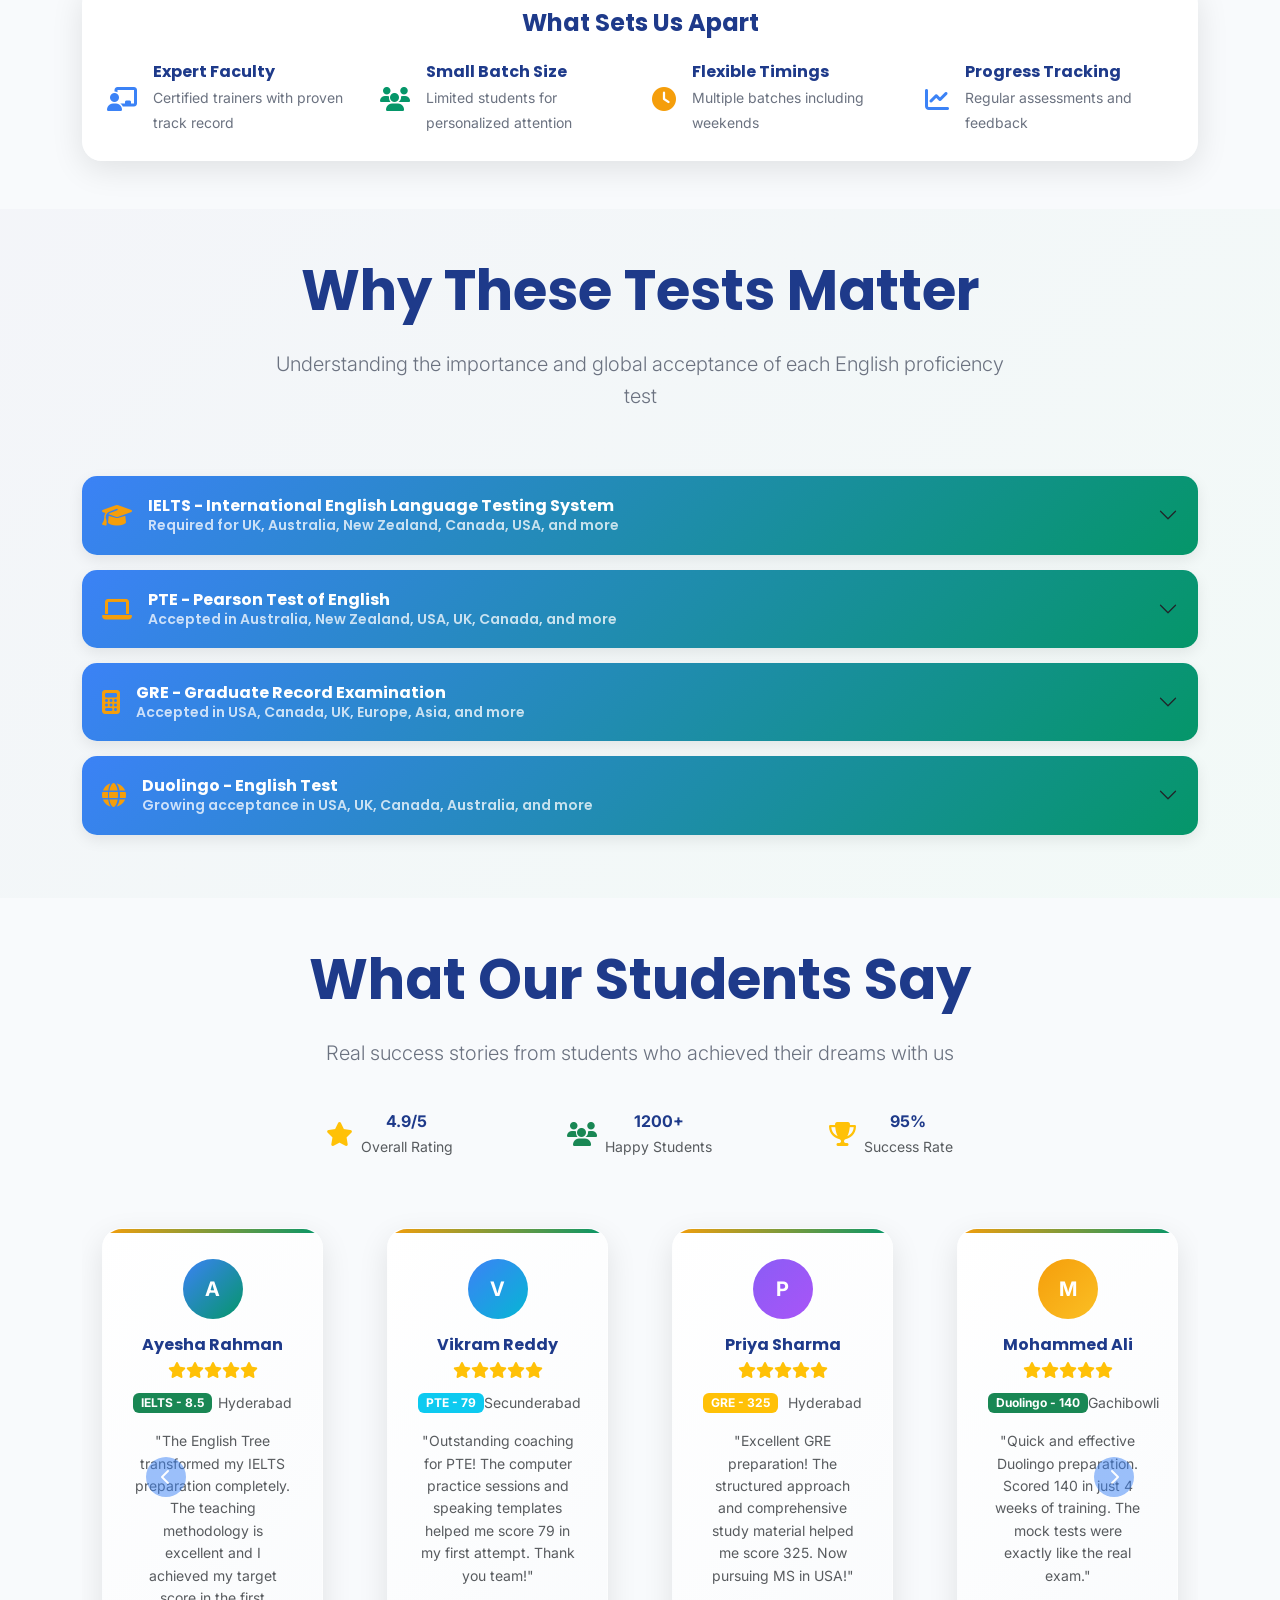
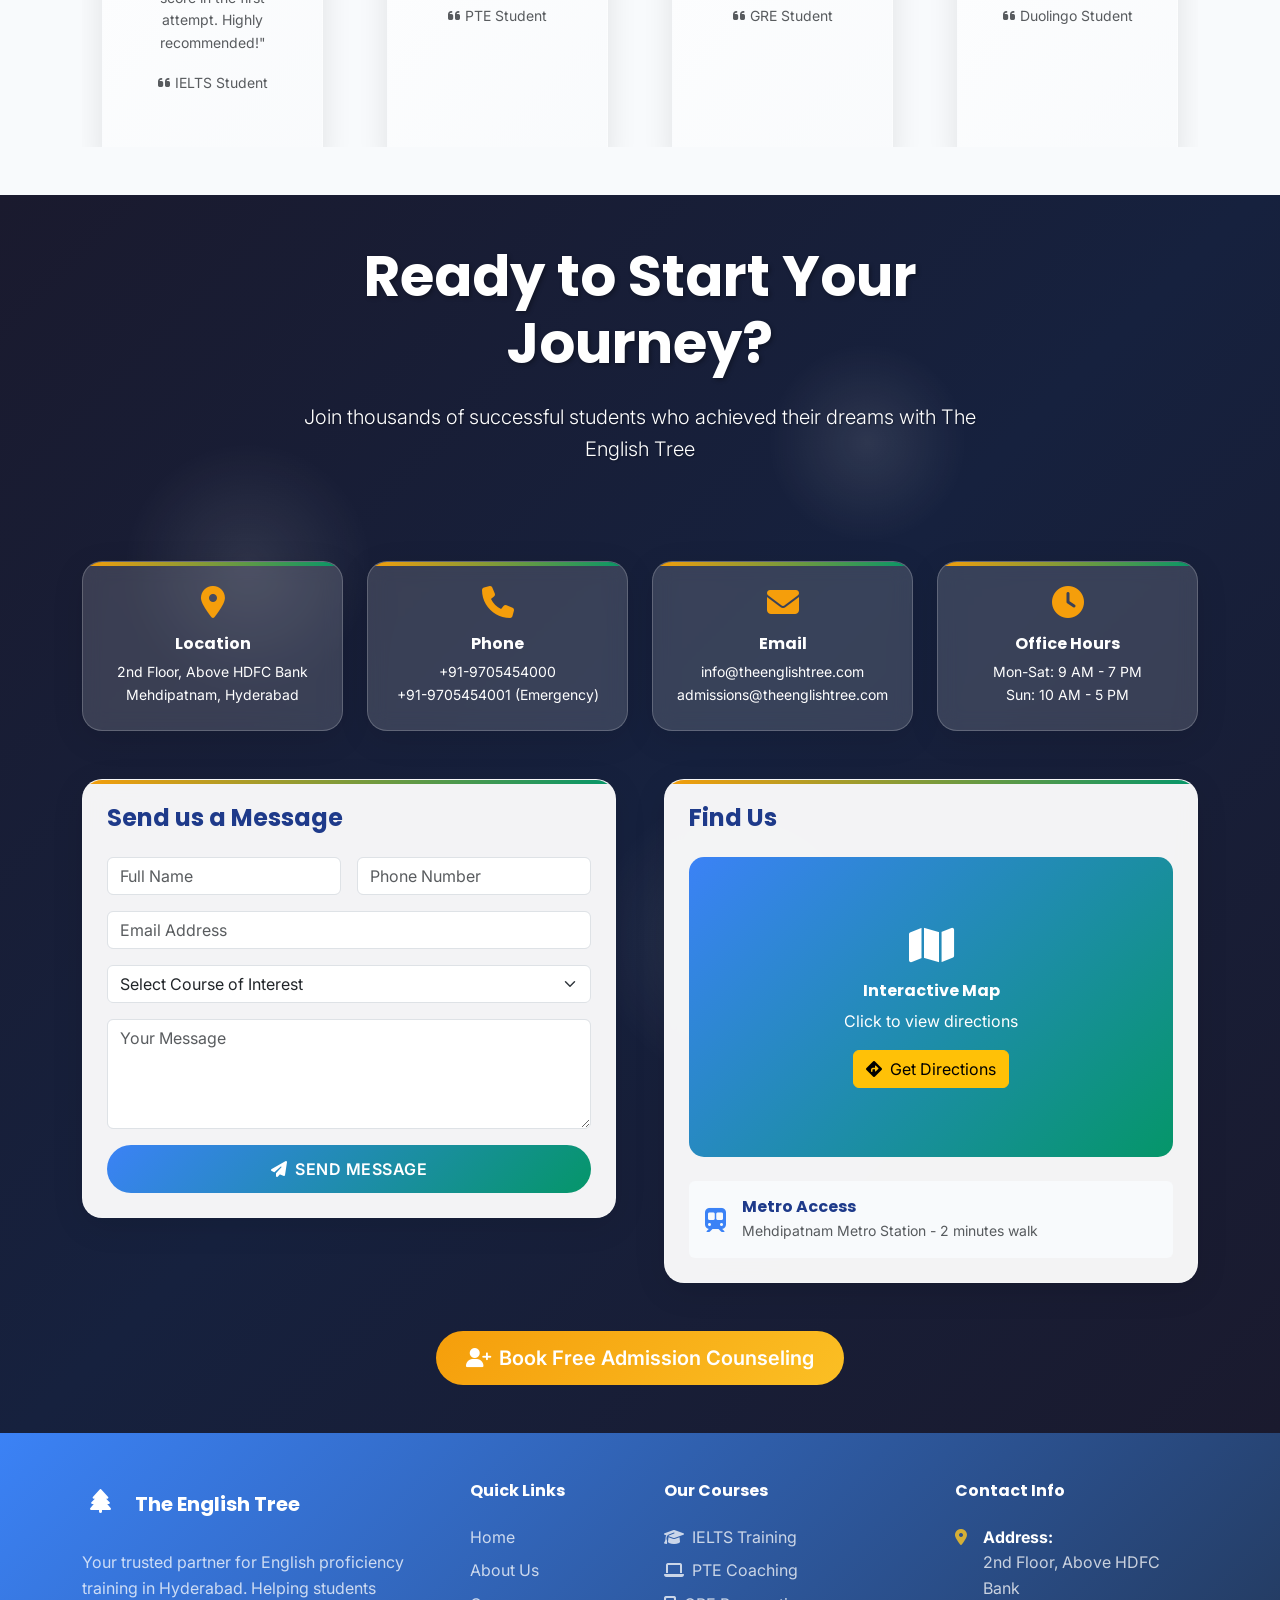
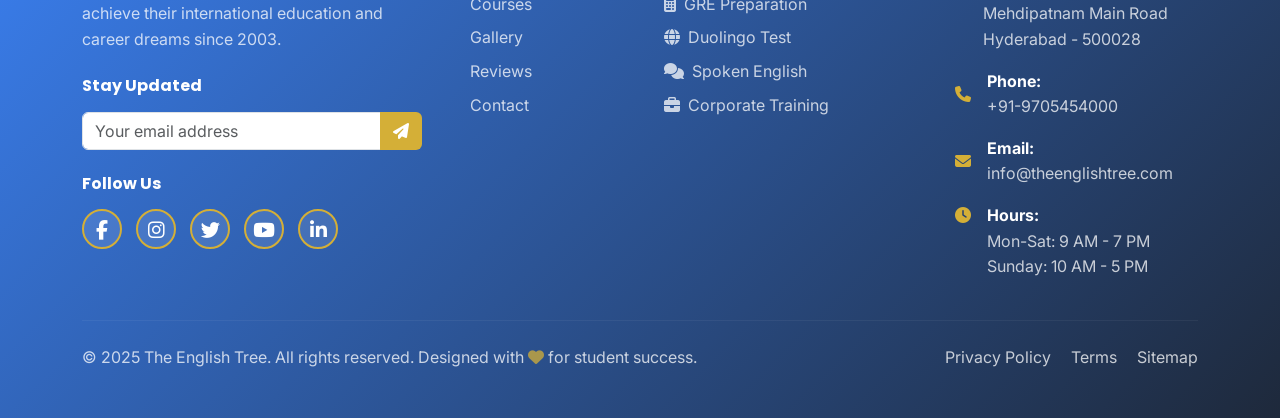
==== commit bbfa1e16: "Update index.html" ====
--- a/index.html
+++ b/index.html
@@ -162,7 +162,7 @@
         <div class="container">
             <a class="navbar-brand d-flex align-items-center" href="#home">
                 <div class="me-2 p-2 rounded">
-                    <img src="/images/english_tree_logo-removebg-preview.png" alt="The English Tree Logo" class="logo-img">
+                    <img src="english_tree_logo-removebg-preview.png" alt="The English Tree Logo" class="logo-img">
                 </div>
               <div class="brand-text">
         <span class="fw-bold brand-title" style="font-family:   sans-serif; color: var(--primary-green); font-size: 1.2rem; letter-spacing: 0px; display: block; line-height: 1.2;">THE ENGLISH TREE</span>
@@ -2021,4 +2021,4 @@
         });
     </script>
 </body>
-</html>+</html>
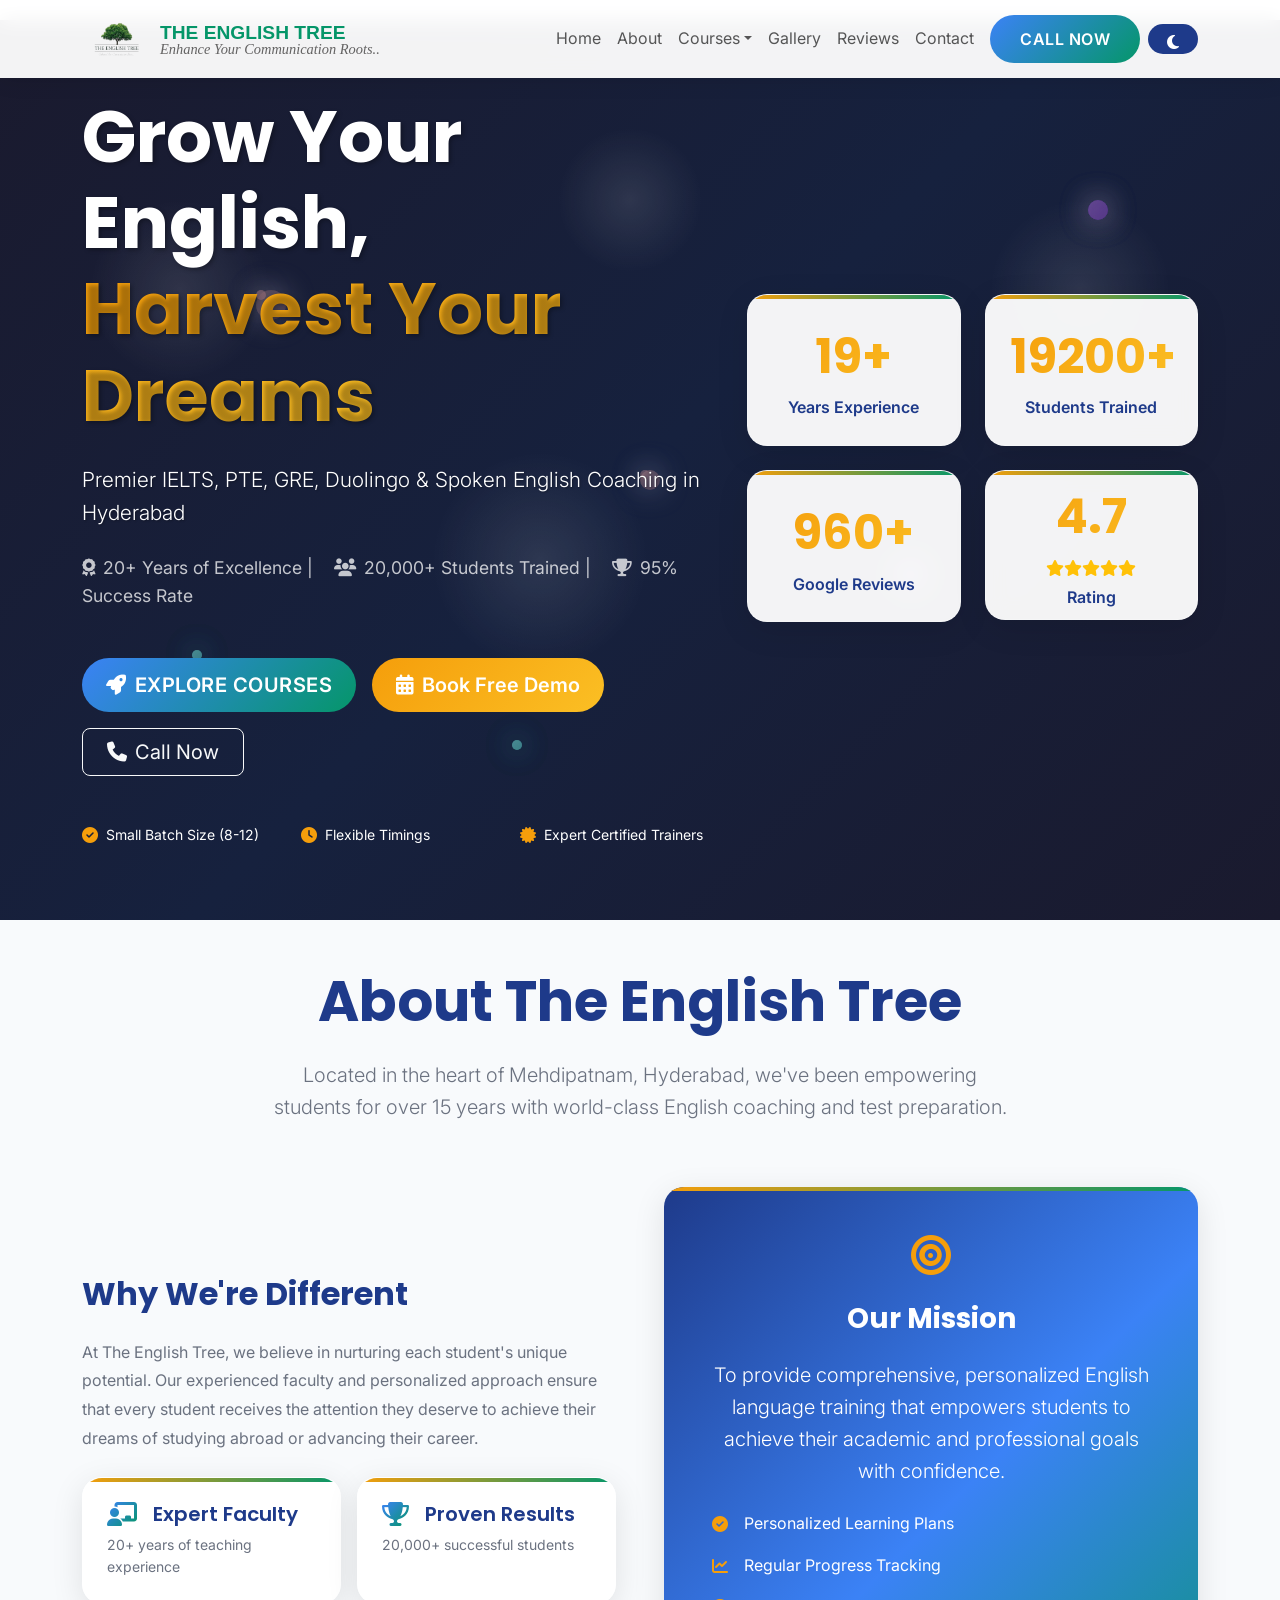
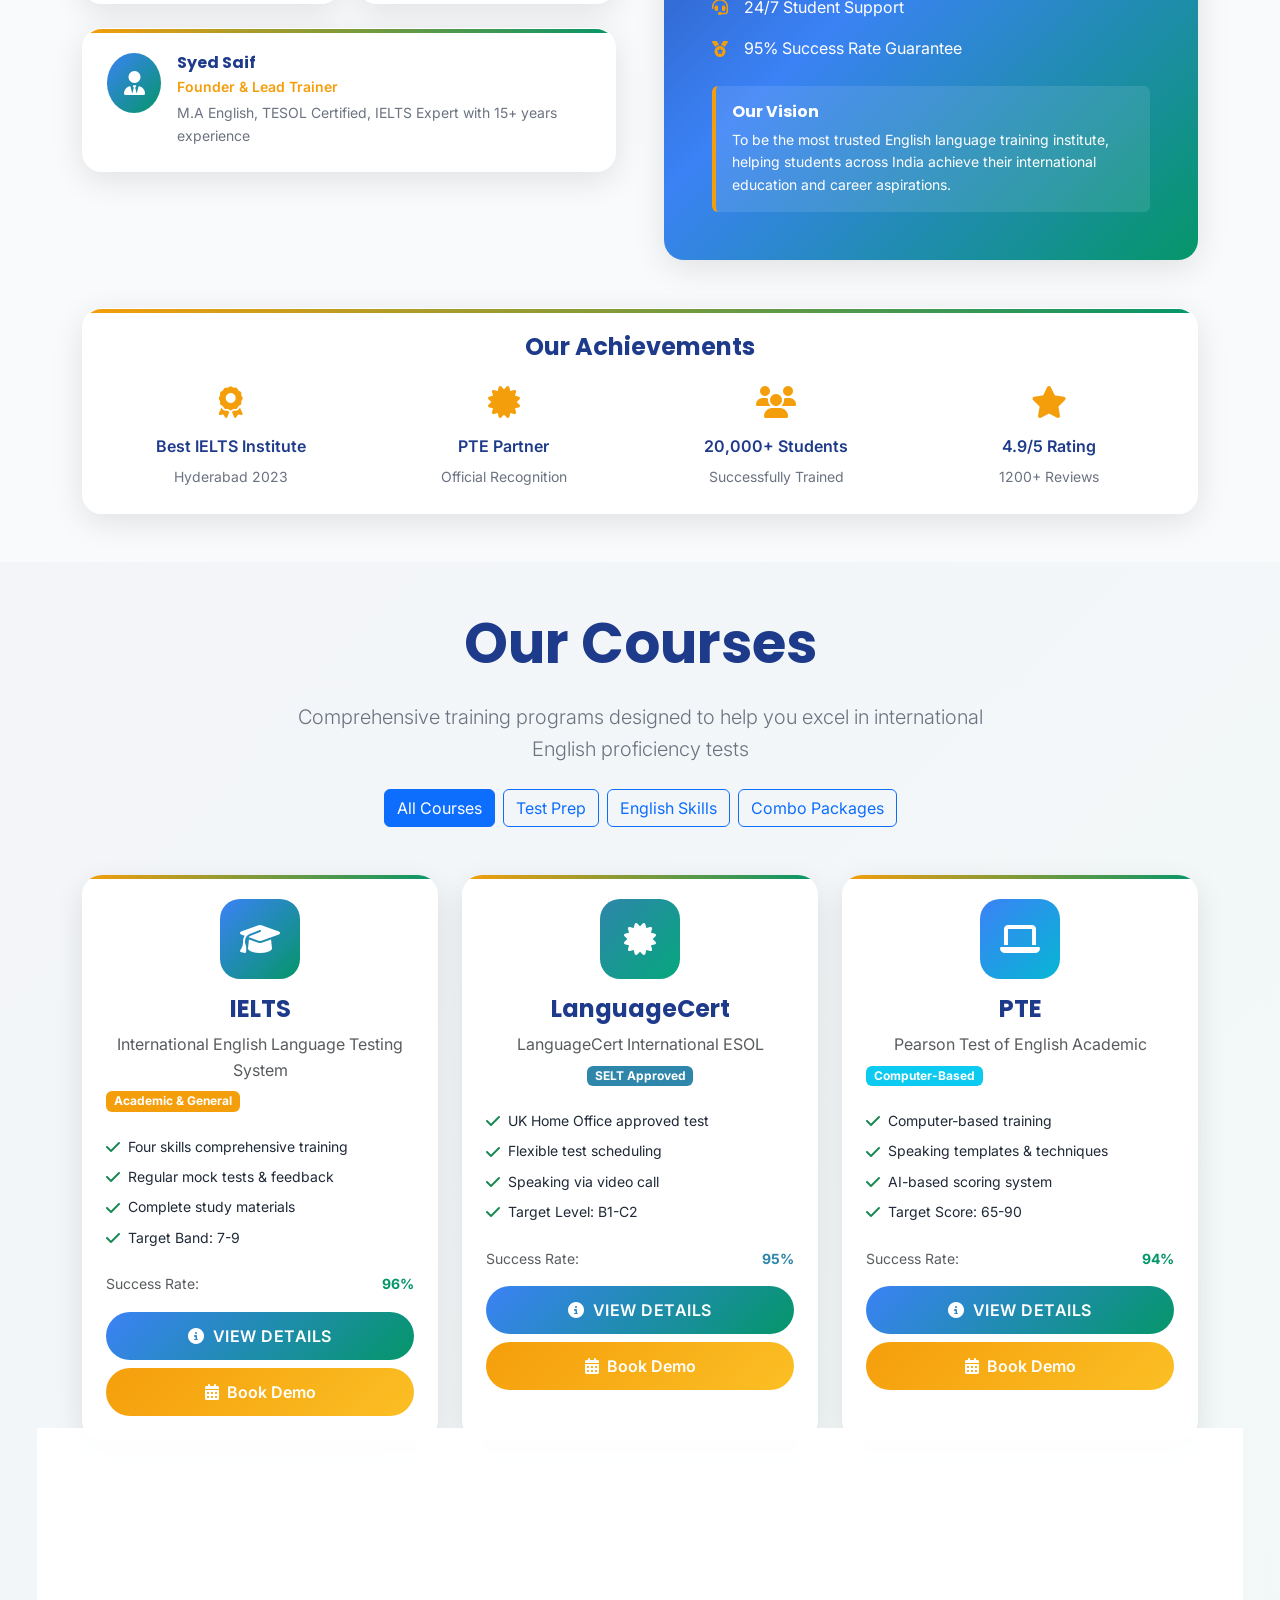
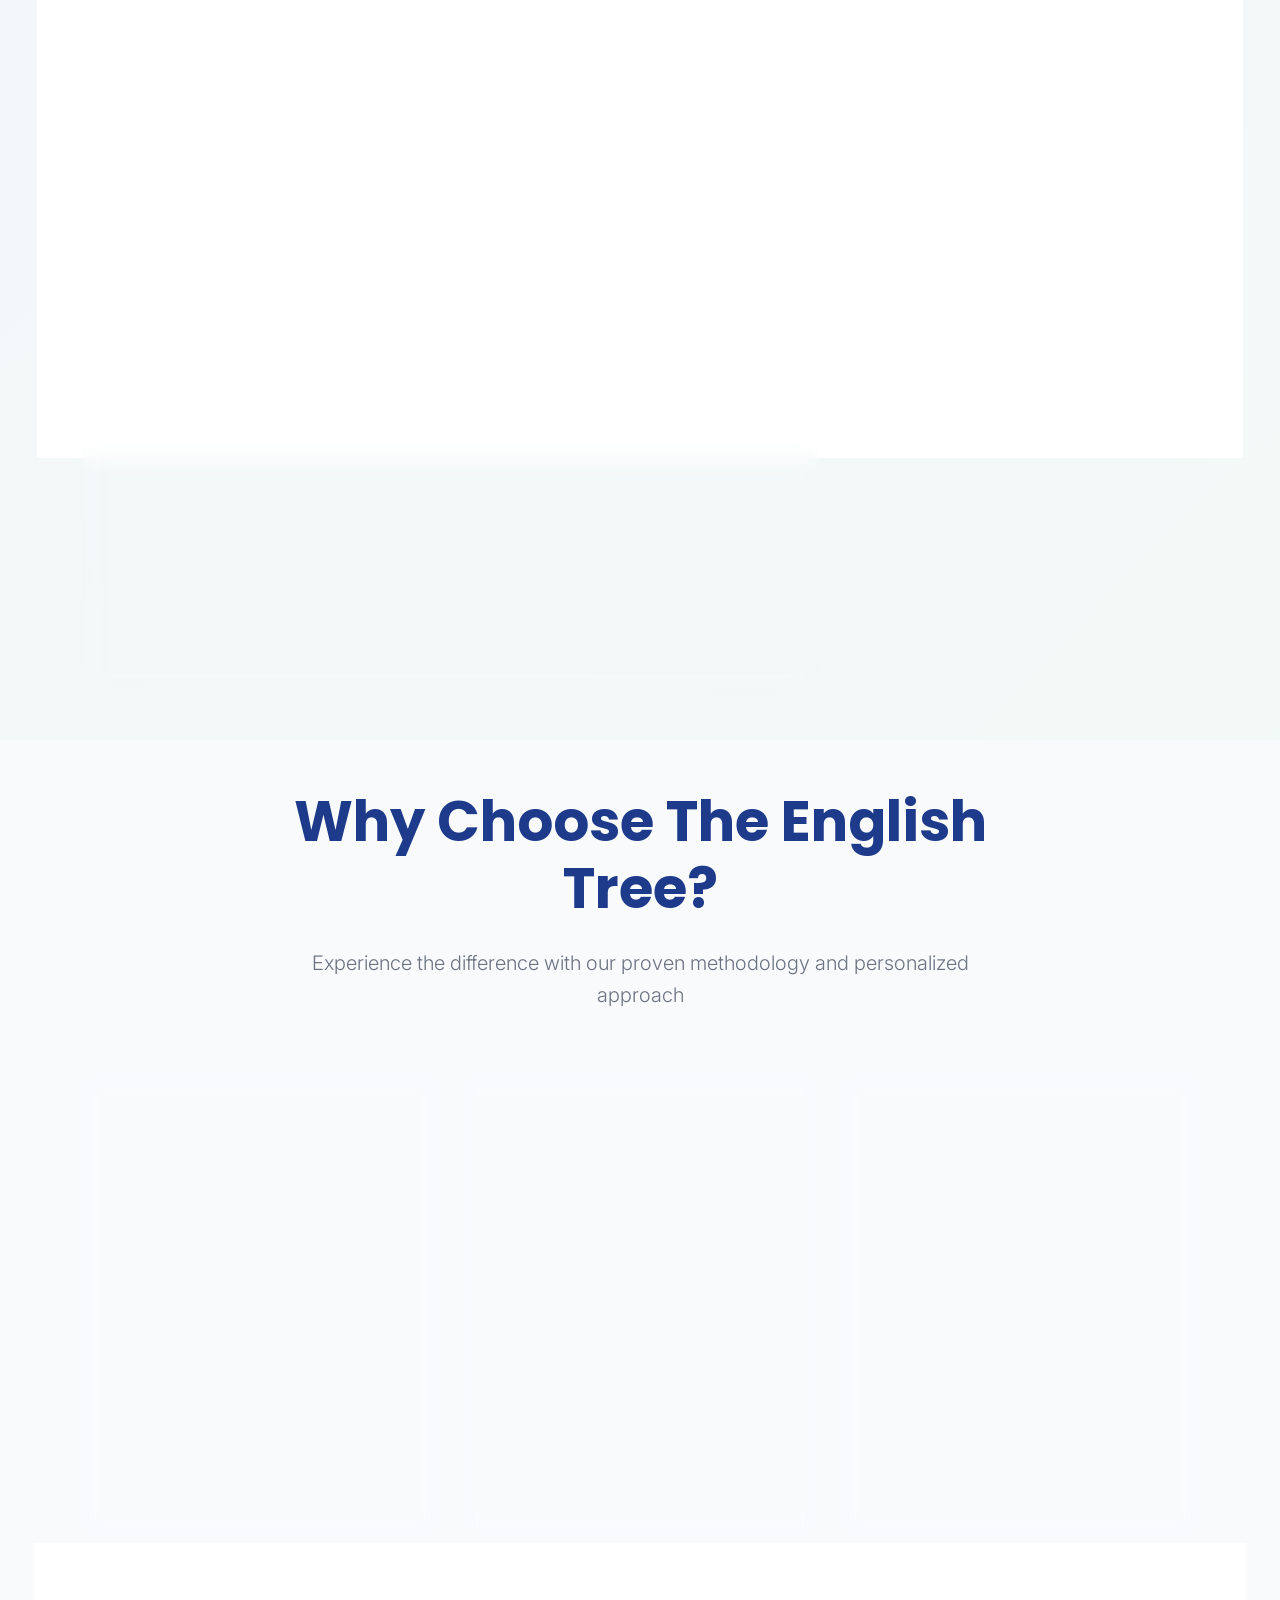
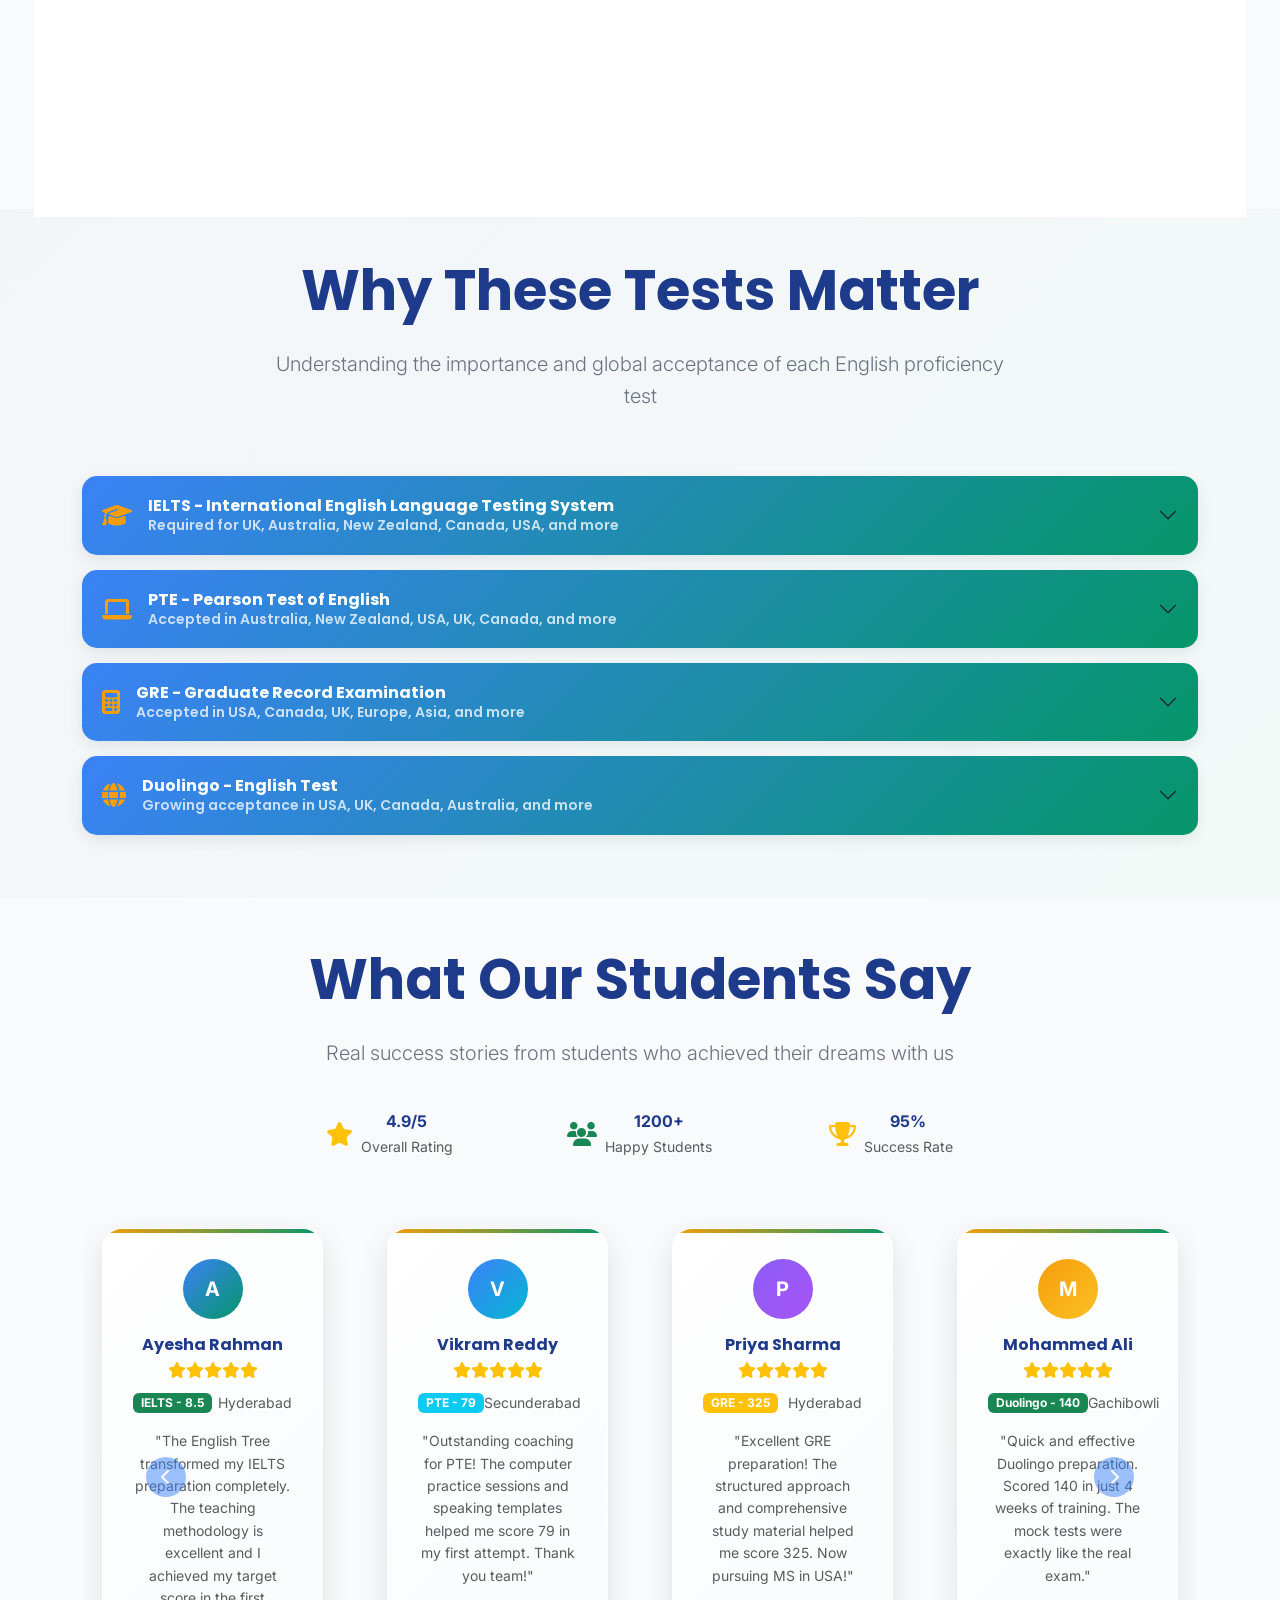
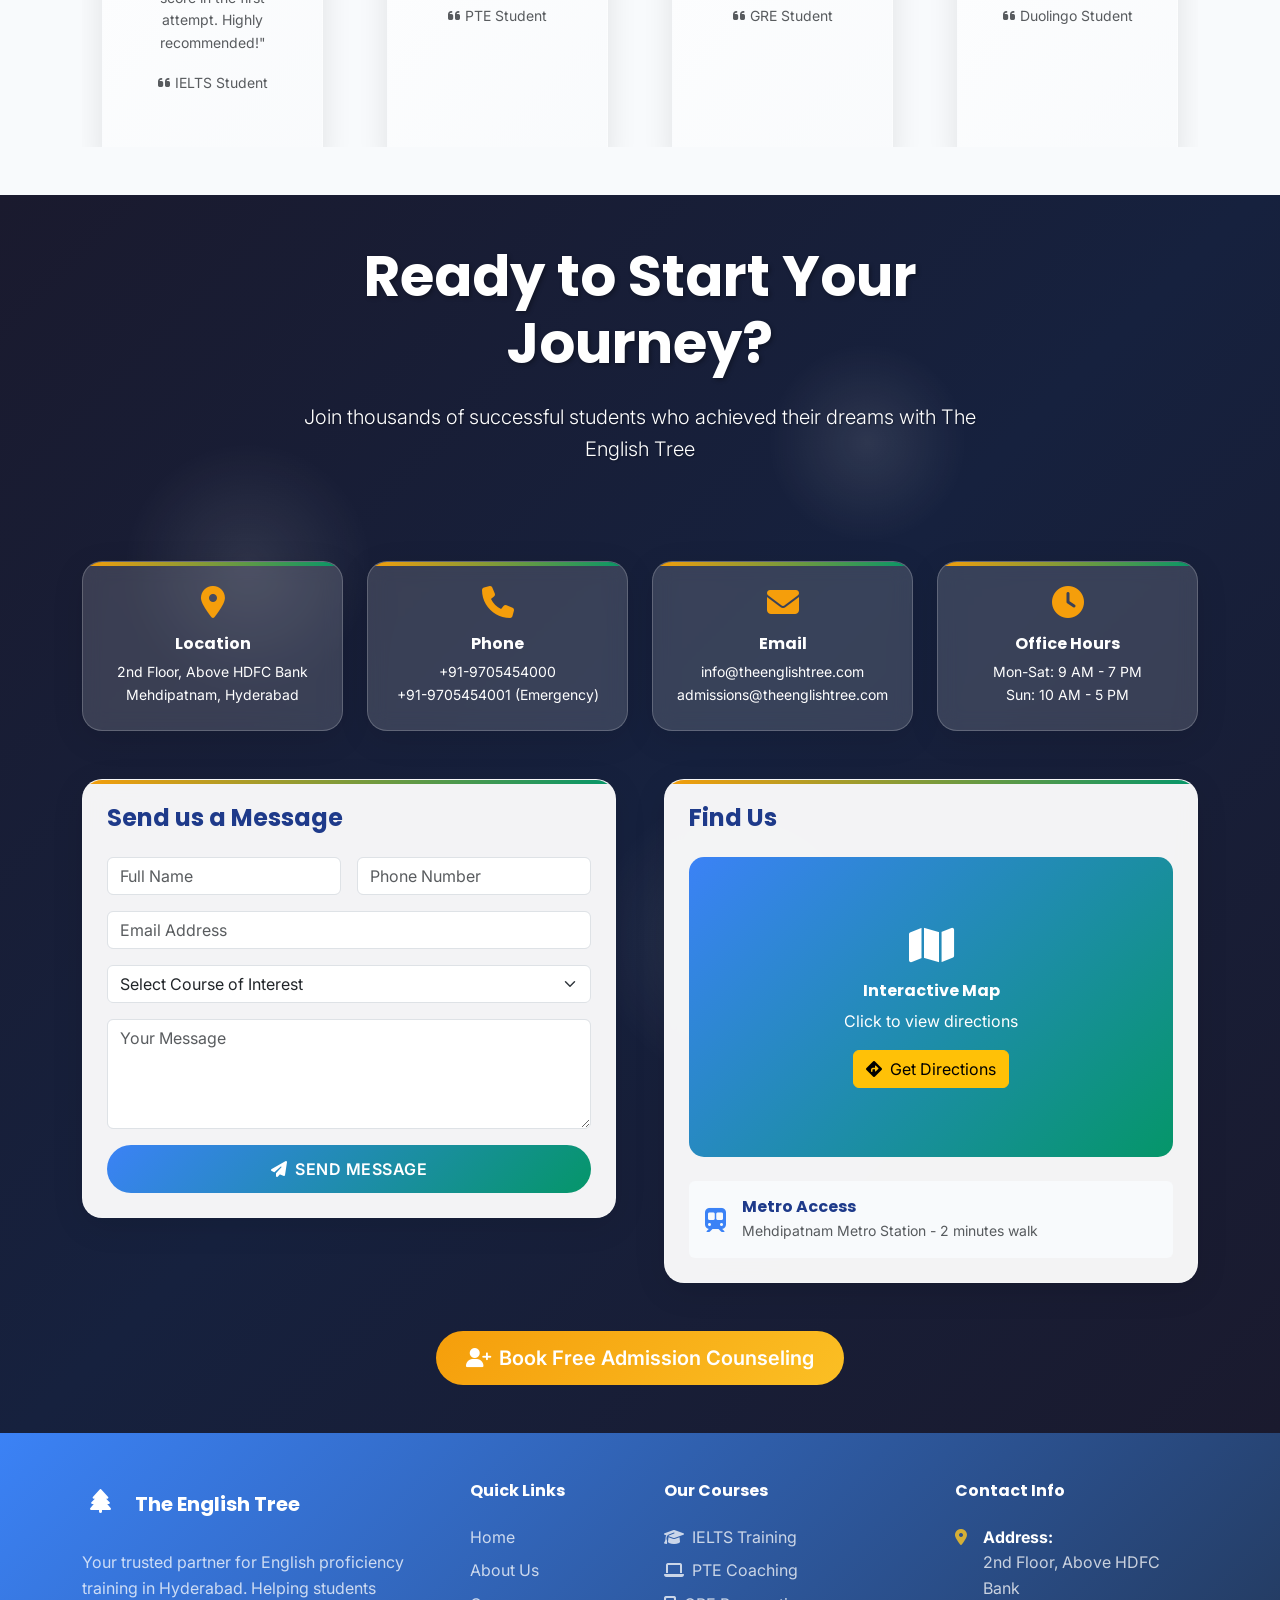
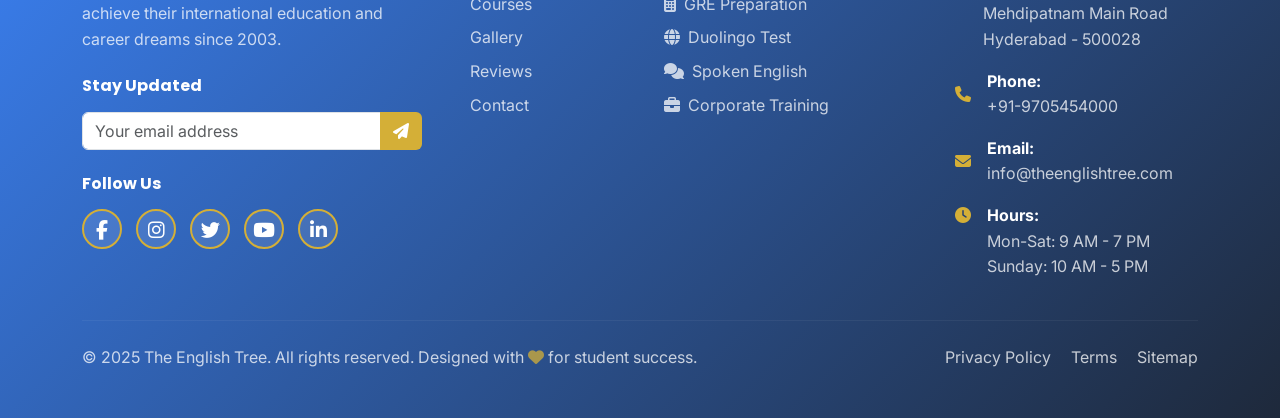
==== commit 0f445cd3: "Update index.html" ====
--- a/index.html
+++ b/index.html
@@ -178,7 +178,7 @@
             <div class="collapse navbar-collapse" id="navbarNav">
                 <ul class="navbar-nav ms-auto align-items-center">
                     <li class="nav-item"><a class="nav-link" href="#home">Home</a></li>
-                    <li class="nav-item"><a class="nav-link" href="./about.html">About</a></li>
+                    <li class="nav-item"><a class="nav-link" href="about.html">About</a></li>
                     <li class="nav-item dropdown">
                         <a class="nav-link dropdown-toggle" href="#courses" data-bs-toggle="dropdown">Courses</a>
                         <ul class="dropdown-menu">
@@ -189,9 +189,9 @@
                             <li><a class="dropdown-item" href="#spoken"><i class="fas fa-comments me-2"></i>Spoken English</a></li>
                         </ul>
                     </li>
-                    <li class="nav-item"><a class="nav-link" href="/gallery.html">Gallery</a></li>
+                    <li class="nav-item"><a class="nav-link" href="gallery.html">Gallery</a></li>
                     <li class="nav-item"><a class="nav-link" href="#testimonials">Reviews</a></li>
-                    <li class="nav-item"><a class="nav-link" href="./contact.html">Contact</a></li>
+                    <li class="nav-item"><a class="nav-link" href="contact.html">Contact</a></li>
                     <li class="nav-item ms-2">
                         <a href="tel:+919705454000" class="btn btn-primary-custom">Call Now</a>
                     </li>
